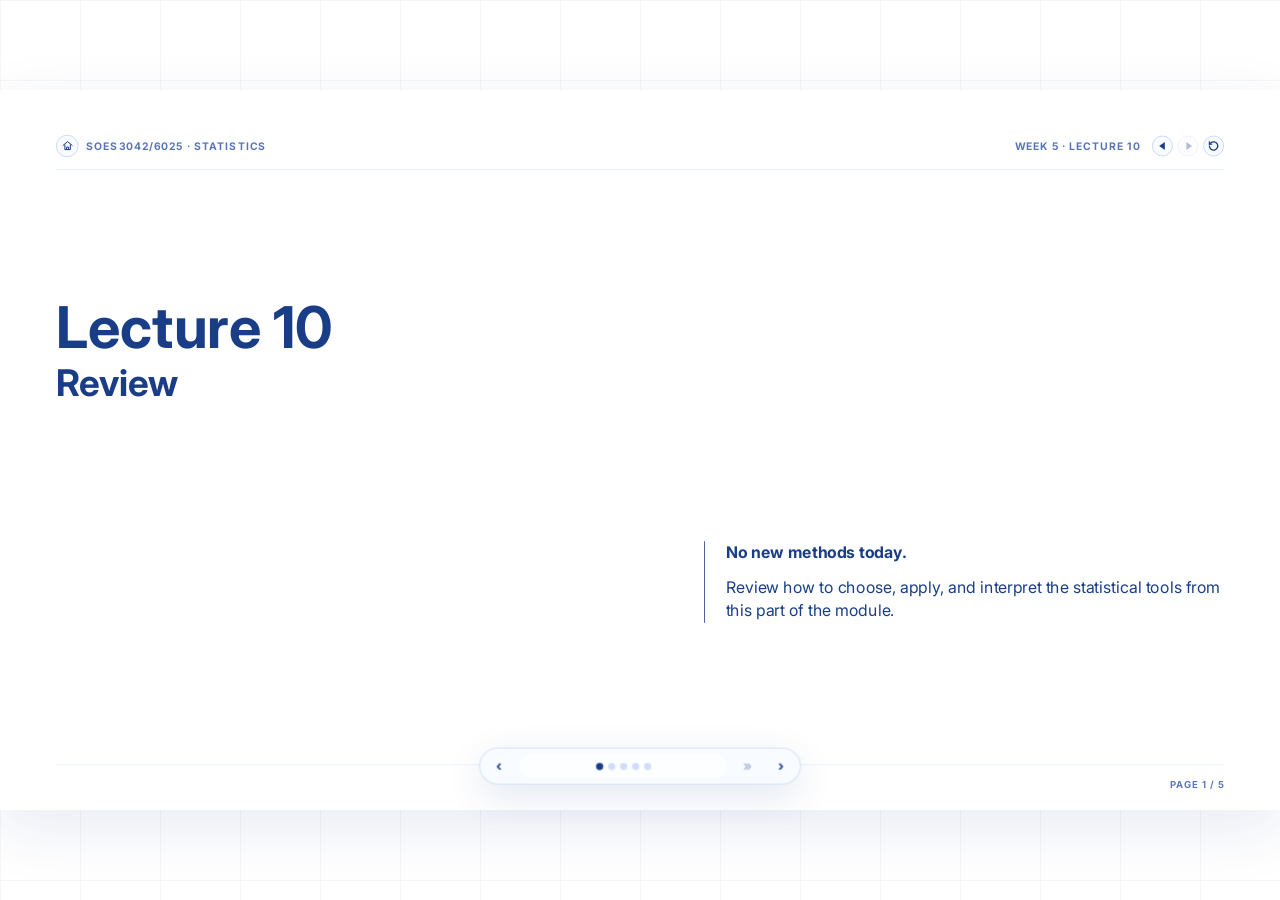
==== lectures/week3-l10.html @ 0ecf8fa0 "first commit" ====
<!doctype html>
<html lang="en">
  <head>
    <meta charset="UTF-8">
    <meta name="viewport" content="width=device-width, initial-scale=1.0">
    <title>L10 Review</title>
    <link rel="preconnect" href="https://fonts.googleapis.com">
    <link rel="preconnect" href="https://fonts.gstatic.com" crossorigin>
    <link href="https://fonts.googleapis.com/css2?family=Inter:wght@400;520;650;720;820&display=swap" rel="stylesheet">
    <link href="https://fonts.cdnfonts.com/css/intel-one-mono" rel="stylesheet">
    <link rel="stylesheet" href="../assets/css/course.css">
    <style>
      .title-lockup {
        width: 1400px;
      }

      .title-lockup h2 {
        font-size: 46px;
        white-space: nowrap;
      }

      /* Lecture 10 page 2 handles: move/resize each large block here. */
      .review-single-dataset-page {
        --review-map-x: 0px;
        --review-map-y: -8px;
        --review-map-width: 1440px;
        --review-map-height: 650px;
        --review-flow-x: 52px;
        --review-flow-y: 68px;
        --review-flow-width: 252px;
        --review-flow-gap: 7px;
        --review-flow-arrow-height: 24px;
        --review-arrow-line-width: 4px;
        --review-arrow-head-side: 8px;
        --review-arrow-head-height: 13px;
        --review-arrow-head-offset: -10px;
        --review-pdf-x: 395px;
        --review-pdf-y: 20px;
        --review-pdf-width: 250px;
        --review-normal-x: 410px;
        --review-normal-y: 240px;
        --review-normal-width: 250px;
        --review-lecture-label-x: 1160px;
        --review-lecture-label-y: 44px;
        --review-clt-text-x: 710px;
        --review-clt-text-y: 105px;
        --review-clt-text-width: 790px;
        --review-clt-charts-x: 670px;
        --review-clt-charts-y: 210px;
        --review-clt-charts-width: 760px;
        --review-ks-x: 390px;
        --review-ks-y: 430px;
        --review-ks-width: 270px;
        --review-ks-height: 200px;
        --review-table-x: 710px;
        --review-table-y: 490px;
        --review-table-width: 700px;
      }

      .review-single-dataset {
        position: relative;
        width: var(--review-map-width);
        height: var(--review-map-height);
        transform: translate(var(--review-map-x), var(--review-map-y));
      }

      .review-flow {
        position: absolute;
        left: var(--review-flow-x);
        top: var(--review-flow-y);
        width: var(--review-flow-width);
        display: grid;
        justify-items: center;
        gap: var(--review-flow-gap);
      }

      .review-flow-box {
        width: 340px;
        min-height: 56px;
        display: grid;
        place-items: center;
        padding: 8px 12px;
        background: #2b64b3;
        color: #ffffff;
        font-size: 20px;
        font-weight: 820;
        line-height: 1.12;
        text-align: center;
      }

      .review-flow-box.warning {
        background: #ef2b18;
      }

      .review-flow-box.test {
        min-height: 48px;
        background: #e75480;
        font-size: 20px;
      }

      .review-flow-question {
        margin: -2px 0 0;
        color: #2b64b3;
        font-size: 34px;
        font-weight: 520;
      }

      .review-flow-arrow {
        width: 0;
        height: var(--review-flow-arrow-height);
        border-left: var(--review-arrow-line-width) solid #2b64b3;
        position: relative;
      }

      .review-flow-arrow::after {
        content: "";
        position: absolute;
        left: var(--review-arrow-head-offset);
        bottom: -2px;
        width: 0;
        height: 0;
        border-left: var(--review-arrow-head-side) solid transparent;
        border-right: var(--review-arrow-head-side) solid transparent;
        border-top: var(--review-arrow-head-height) solid #2b64b3;
      }

      .review-reveal {
        opacity: 0;
        transform: translateY(8px);
        transition: opacity 260ms ease, transform 260ms ease;
        pointer-events: none;
      }

      .review-single-dataset-page .review-step-1,
      .review-single-dataset-page[data-step="1"] .review-step-2,
      .review-single-dataset-page[data-step="2"] .review-step-2,
      .review-single-dataset-page[data-step="3"] .review-step-2,
      .review-single-dataset-page[data-step="4"] .review-step-2,
      .review-single-dataset-page[data-step="5"] .review-step-2,
      .review-single-dataset-page[data-step="2"] .review-step-3,
      .review-single-dataset-page[data-step="3"] .review-step-3,
      .review-single-dataset-page[data-step="4"] .review-step-3,
      .review-single-dataset-page[data-step="5"] .review-step-3,
      .review-single-dataset-page[data-step="3"] .review-step-4,
      .review-single-dataset-page[data-step="4"] .review-step-4,
      .review-single-dataset-page[data-step="5"] .review-step-4,
      .review-single-dataset-page[data-step="4"] .review-step-5,
      .review-single-dataset-page[data-step="5"] .review-step-5,
      .review-single-dataset-page[data-step="4"] .review-step-6,
      .review-single-dataset-page[data-step="5"] .review-step-6 {
        opacity: 1;
        transform: translateY(0);
        pointer-events: auto;
      }

      .review-single-dataset-page .review-flow-arrow.review-step-2,
      .review-single-dataset-page .review-flow-arrow.review-step-3,
      .review-single-dataset-page .review-flow-arrow.review-step-4,
      .review-single-dataset-page .review-flow-arrow.review-step-5,
      .review-single-dataset-page .review-flow-arrow.review-step-6 {
        transform: translateY(8px);
      }

      .review-single-dataset-page[data-step="1"] .review-flow-arrow.review-step-2,
      .review-single-dataset-page[data-step="2"] .review-flow-arrow.review-step-2,
      .review-single-dataset-page[data-step="3"] .review-flow-arrow.review-step-2,
      .review-single-dataset-page[data-step="4"] .review-flow-arrow.review-step-2,
      .review-single-dataset-page[data-step="5"] .review-flow-arrow.review-step-2,
      .review-single-dataset-page[data-step="2"] .review-flow-arrow.review-step-3,
      .review-single-dataset-page[data-step="3"] .review-flow-arrow.review-step-3,
      .review-single-dataset-page[data-step="4"] .review-flow-arrow.review-step-3,
      .review-single-dataset-page[data-step="5"] .review-flow-arrow.review-step-3,
      .review-single-dataset-page[data-step="3"] .review-flow-arrow.review-step-4,
      .review-single-dataset-page[data-step="4"] .review-flow-arrow.review-step-4,
      .review-single-dataset-page[data-step="5"] .review-flow-arrow.review-step-4,
      .review-single-dataset-page[data-step="4"] .review-flow-arrow.review-step-5,
      .review-single-dataset-page[data-step="5"] .review-flow-arrow.review-step-5,
      .review-single-dataset-page[data-step="4"] .review-flow-arrow.review-step-6,
      .review-single-dataset-page[data-step="5"] .review-flow-arrow.review-step-6 {
        transform: translateY(0);
      }

      .review-link-block {
        color: inherit;
        cursor: pointer;
        text-decoration: none;
      }

      .review-link-block:hover {
        filter: drop-shadow(0 0 0.45rem rgba(25, 62, 135, 0.18));
      }

      .review-flow-box.review-link-block,
      .review-flow-box.review-link-block:visited,
      .review-flow-box.review-link-block:hover,
      .review-flow-box.review-link-block:active,
      .review-flow-box a,
      .review-flow-box a:visited,
      .review-flow-box a:hover,
      .review-flow-box a:active {
        color: #ffffff;
        text-decoration: underline;
        text-decoration-thickness: 2px;
        text-underline-offset: 4px;
      }

      .review-map-label {
        position: absolute;
        left: var(--review-lecture-label-x);
        top: var(--review-lecture-label-y);
        font-size: 25px;
        font-weight: 820;
      }

      .review-mini-chart {
        position: absolute;
        background: #ffffff;
      }

      .review-mini-chart svg {
        display: block;
        width: 100%;
        height: auto;
      }

      .review-pdf-chart {
        left: var(--review-pdf-x);
        top: var(--review-pdf-y);
        width: var(--review-pdf-width);
      }

      .review-normal-chart {
        left: var(--review-normal-x);
        top: var(--review-normal-y);
        width: var(--review-normal-width);
      }

      .review-normal-caption {
        margin: 0px 0 0;
        font-size: 18px;
        font-weight: 600;
        line-height: 1.25;
        text-align: center;
        transform: translateY(-15px);
      }

      .review-clt-text {
        position: absolute;
        left: var(--review-clt-text-x);
        top: var(--review-clt-text-y);
        width: var(--review-clt-text-width);
        font-size: 21px;
        font-weight: 520;
        line-height: 1.25;
      }

      .review-clt-text strong {
        font-weight: 820;
      }

      .review-clt-text .hot {
        color: #ef2b18;
        font-weight: 820;
      }

      .review-clt-charts {
        position: absolute;
        left: var(--review-clt-charts-x);
        top: var(--review-clt-charts-y);
        width: var(--review-clt-charts-width);
        display: grid;
        grid-template-columns: repeat(3, 1fr);
        gap: 14px;
      }

      .review-clt-charts svg {
        width: 100%;
        height: auto;
      }

      .review-ks-chart {
        left: var(--review-ks-x);
        top: var(--review-ks-y);
        width: var(--review-ks-width);
        height: var(--review-ks-height);
      }

      .review-ks-chart svg {
        width: 100%;
        height: 100%;
      }

      .review-test-workflow {
        position: absolute;
        left: var(--review-table-x);
        top: var(--review-table-y);
        width: var(--review-table-width);
        display: grid;
        grid-template-columns: repeat(5, minmax(92px, 1fr));
        gap: 20px 18px;
        align-items: center;
        color: var(--site-blue-dark);
      }

      .review-test-workflow-step {
        position: relative;
        min-height: 54px;
        display: grid;
        place-items: center;
        padding: 8px 10px;
        border: 2px solid rgba(25, 62, 135, 0.28);
        border-radius: 8px;
        background: #eef5ff;
        font-size: 15px;
        font-weight: 820;
        line-height: 1.16;
        text-align: center;
      }

      .review-test-workflow-step:not(:last-child)::after {
        content: "";
        position: absolute;
        top: 50%;
        right: -18px;
        width: 18px;
        height: 3px;
        background: var(--site-blue-dark);
        transform: translateY(-50%);
      }

      .review-test-workflow-step:not(:last-child)::before {
        content: "";
        position: absolute;
        top: 50%;
        right: -24px;
        width: 0;
        height: 0;
        border-top: 7px solid transparent;
        border-bottom: 7px solid transparent;
        border-left: 10px solid var(--site-blue-dark);
        transform: translateY(-50%);
        z-index: 1;
      }

      .review-test-workflow-step.threshold {
        background: #fff4de;
        border-color: rgba(242, 142, 43, 0.45);
      }

      .review-test-workflow-step.decision {
        background: #ffeaf2;
        border-color: rgba(231, 84, 128, 0.45);
      }

      .review-test-workflow.two-row {
        grid-template-columns: repeat(3, minmax(92px, 1fr));
      }

      .review-chart-axis,
      .review-chart-grid {
        stroke: #aab3c5;
        stroke-width: 1;
      }

      .review-chart-axis {
        stroke: #3b4b6c;
        stroke-width: 1.3;
      }

      .review-chart-text {
        font-family: var(--font-body);
        font-size: 12px;
        font-weight: 620;
      }

      .review-chart-title {
        font-family: var(--font-body);
        font-size: 15px;
        font-weight: 820;
      }

      .review-chart-bar {
        fill: #4f79e6;
        opacity: 0.82;
      }

      .review-chart-pdf-bar {
        fill: #ef2b18;
      }

      .review-chart-line {
        fill: none;
        stroke: #4f79e6;
        stroke-width: 2.2;
      }

      .review-clt-normal-line {
        fill: none;
        stroke: #193e87;
        stroke-width: 3.2;
      }

      .review-chart-cutoff {
        stroke: #ef2b18;
        stroke-width: 2.2;
      }

      .review-chart-observed {
        stroke: #4f79e6;
        stroke-width: 2.2;
      }

      /* Lecture 10 page 3 handles: move/resize each large block here. */
      .review-correlation-page {
        --corr-map-x: 0px;
        --corr-map-y: -8px;
        --corr-map-width: 1440px;
        --corr-map-height: 650px;
        --corr-section-label-x: 32px;
        --corr-prepare-y: 142px;
        --corr-analysis-y: 315px;
        --corr-significance-y: 488px;
        --corr-divider-x: 42px;
        --corr-divider-width: 980px;
        --corr-analysis-divider-y: 285px;
        --corr-significance-divider-y: 375px;
        --corr-flow-x: 180px;
        --corr-flow-y: 42px;
        --corr-flow-width: 255px;
        --corr-flow-box-width: 380px;
        /* Increase this to loosen the left workflow vertically; decrease it to compress. */
        --corr-flow-looseness: 1.91;
        --corr-flow-gap-base: 4px;
        --corr-flow-gap: calc(var(--corr-flow-gap-base) * var(--corr-flow-looseness));
        --corr-flow-box-height: 44px;
        --corr-arrow-height-base: 15px;
        --corr-arrow-height: calc(var(--corr-arrow-height-base) * var(--corr-flow-looseness));
        --corr-arrow-line-width: 4px;
        --corr-arrow-head-side: 8px;
        --corr-arrow-head-height: 13px;
        --corr-arrow-head-offset: -10px;
        --corr-no-linear-x: 580px;
        --corr-no-linear-y: 223px;
        --corr-yes-linear-x: 310px;
        --corr-yes-linear-y: 270px;
        --corr-linear-arrow-x: 560px;
        --corr-linear-arrow-y: 251px;
        --corr-linear-arrow-width: 60px;
        --corr-no-gaussian-x: 580px;
        --corr-no-gaussian-y: 475px;
        --corr-yes-gaussian-x: 310px;
        --corr-yes-gaussian-y: 533px;
        --corr-gaussian-arrow-x: 560px;
        --corr-gaussian-arrow-y: 502px;
        --corr-gaussian-arrow-width: 78px;
        --corr-horizontal-arrow-line-width: 4px;
        --corr-horizontal-arrow-head-side: 8px;
        --corr-horizontal-arrow-head-width: 13px;
        --corr-horizontal-arrow-head-offset: -10px;
        --corr-nonlinear-x: 550px;
        --corr-nonlinear-y: -25px;
        --corr-nonlinear-width: 700px;
        --corr-nonlinear-gap: 50px;
        --corr-nonlinear-second-chart-x: -150px;
        --corr-nonlinear-columns: 2;
        --corr-nonlinear-chart-aspect: 1.19;
        --corr-other-x: 630px;
        --corr-other-y: 242px;
        --corr-other-width: 820px;
        --corr-code-x: 620px;
        --corr-code-y: 304px;
        --corr-code-width: 430px;
        --corr-bootstrap-button-x: 640px;
        --corr-bootstrap-button-y: 482px;
        --corr-bootstrap-button-width: 200px;
        --corr-bootstrap-x: 870px;
        --corr-bootstrap-y: 400px;
        --corr-bootstrap-width: 320px;
        --corr-lecture-label-x: 1160px;
        --corr-lecture-label-y: 44px;
      }

      .review-correlation-map {
        position: relative;
        width: var(--corr-map-width);
        height: var(--corr-map-height);
        transform: translate(var(--corr-map-x), var(--corr-map-y));
      }

      .corr-section-label {
        position: absolute;
        left: var(--corr-section-label-x);
        font-size: 19px;
        font-weight: 820;
      }

      .corr-section-label.prepare {
        top: var(--corr-prepare-y);
      }

      .corr-section-label.analysis {
        top: var(--corr-analysis-y);
      }

      .corr-section-label.significance {
        top: var(--corr-significance-y);
      }

      .corr-divider {
        position: absolute;
        left: var(--corr-divider-x);
        width: var(--corr-divider-width);
        border-top: 4px dashed rgba(0, 0, 0, 0.18);
      }

      .corr-divider.analysis {
        top: var(--corr-analysis-divider-y);
      }

      .corr-divider.significance {
        top: var(--corr-significance-divider-y);
      }

      .corr-flow {
        position: absolute;
        left: var(--corr-flow-x);
        top: var(--corr-flow-y);
        width: var(--corr-flow-width);
        display: grid;
        justify-items: center;
        gap: var(--corr-flow-gap);
      }

      .corr-flow-box {
        width: var(--corr-flow-box-width);
        min-height: var(--corr-flow-box-height);
        display: grid;
        place-items: center;
        padding: 7px 10px;
        background: #2c57ad;
        color: #ffffff;
        font-size: 20px;
        font-weight: 820;
        line-height: 1.14;
        text-align: center;
      }

      .corr-flow-box.question,
      .corr-flow-box.gaussian {
        background: #ef2b18;
      }

      .corr-flow-box.pearson,
      .corr-flow-box.ks {
        background: #e75480;
      }

      .corr-flow-box.bootstrap {
        width: var(--corr-bootstrap-button-width);
        min-height: 42px;
        background: #2ba69a;
        font-size: 20px;
      }

      .corr-bootstrap-button {
        position: absolute;
        left: var(--corr-bootstrap-button-x);
        top: var(--corr-bootstrap-button-y);
      }

      .corr-flow-box.pvalue {
        width: var(--corr-pvalue-width);
        min-height: 68px;
        background: #ffffff;
        border: 3px solid #e75480;
        color: #e75480;
        font-family: var(--font-mono);
        font-size: 20px;
      }

      .corr-arrow {
        width: 0;
        height: var(--corr-arrow-height);
        border-left: var(--corr-arrow-line-width) solid;
        position: relative;
      }

      .corr-arrow::after {
        content: "";
        position: absolute;
        left: var(--corr-arrow-head-offset);
        bottom: -2px;
        width: 0;
        height: 0;
        border-left: var(--corr-arrow-head-side) solid transparent;
        border-right: var(--corr-arrow-head-side) solid transparent;
        border-top: var(--corr-arrow-head-height) solid;
      }

      .corr-branch {
        position: absolute;
        font-size: 20px;
        font-weight: 620;
      }

      .corr-branch.no-linear {
        left: var(--corr-no-linear-x);
        top: var(--corr-no-linear-y);
      }

      .corr-branch.yes-linear {
        left: var(--corr-yes-linear-x);
        top: var(--corr-yes-linear-y);
      }

      .corr-branch.no-gaussian {
        left: var(--corr-no-gaussian-x);
        top: var(--corr-no-gaussian-y);
      }

      .corr-branch.yes-gaussian {
        left: var(--corr-yes-gaussian-x);
        top: var(--corr-yes-gaussian-y);
      }

      .corr-horizontal-arrow {
        position: absolute;
        height: 0;
        border-top: var(--corr-horizontal-arrow-line-width) solid;
      }

      .corr-horizontal-arrow::after {
        content: "";
        position: absolute;
        right: -2px;
        top: var(--corr-horizontal-arrow-head-offset);
        width: 0;
        height: 0;
        border-top: var(--corr-horizontal-arrow-head-side) solid transparent;
        border-bottom: var(--corr-horizontal-arrow-head-side) solid transparent;
        border-left: var(--corr-horizontal-arrow-head-width) solid;
      }

      .corr-horizontal-arrow.linear-no {
        left: var(--corr-linear-arrow-x);
        top: var(--corr-linear-arrow-y);
        width: var(--corr-linear-arrow-width);
      }

      .corr-horizontal-arrow.gaussian-no {
        left: var(--corr-gaussian-arrow-x);
        top: var(--corr-gaussian-arrow-y);
        width: var(--corr-gaussian-arrow-width);
      }

      .corr-nonlinear-gallery {
        position: absolute;
        left: var(--corr-nonlinear-x);
        top: var(--corr-nonlinear-y);
        width: var(--corr-nonlinear-width);
        display: grid;
        grid-template-columns: repeat(var(--corr-nonlinear-columns), minmax(0, 1fr));
        gap: var(--corr-nonlinear-gap);
      }

      .corr-nonlinear-gallery svg {
        display: block;
        width: 100%;
        height: auto;
        aspect-ratio: var(--corr-nonlinear-chart-aspect);
      }

      .corr-nonlinear-gallery svg:nth-child(2) {
        transform: translateX(var(--corr-nonlinear-second-chart-x));
      }

      .corr-bootstrap-plot svg {
        display: block;
        width: 100%;
        height: auto;
      }

      .corr-other-methods {
        position: absolute;
        left: var(--corr-other-x);
        top: var(--corr-other-y);
        width: var(--corr-other-width);
        font-size: 19px;
        line-height: 1.28;
      }

      .corr-pearson-code {
        position: absolute;
        left: var(--corr-code-x);
        top: var(--corr-code-y);
        width: var(--corr-code-width);
        display: grid;
        place-items: center;
        min-height: 48px;
        border: 4px solid;
        background: #ffffff;
        color: #e75480;
        font-family: var(--font-mono);
        font-size: 20px;
        font-weight: 820;
        text-align: center;
      }

      .corr-bootstrap-plot {
        position: absolute;
        left: var(--corr-bootstrap-x);
        top: var(--corr-bootstrap-y);
        width: var(--corr-bootstrap-width);
      }

      .corr-lecture-label {
        position: absolute;
        left: var(--corr-lecture-label-x);
        top: var(--corr-lecture-label-y);
        font-size: 25px;
        font-weight: 820;
      }

      .corr-reveal {
        opacity: 0;
        transform: translateY(8px);
        transition: opacity 260ms ease, transform 260ms ease;
        pointer-events: none;
      }

      .review-correlation-page .corr-step-1,
      .review-correlation-page[data-step="1"] .corr-step-2,
      .review-correlation-page[data-step="2"] .corr-step-2,
      .review-correlation-page[data-step="3"] .corr-step-2,
      .review-correlation-page[data-step="4"] .corr-step-2,
      .review-correlation-page[data-step="5"] .corr-step-2,
      .review-correlation-page[data-step="2"] .corr-step-3,
      .review-correlation-page[data-step="3"] .corr-step-3,
      .review-correlation-page[data-step="4"] .corr-step-3,
      .review-correlation-page[data-step="5"] .corr-step-3,
      .review-correlation-page[data-step="3"] .corr-step-4,
      .review-correlation-page[data-step="4"] .corr-step-4,
      .review-correlation-page[data-step="5"] .corr-step-4,
      .review-correlation-page[data-step="4"] .corr-step-5,
      .review-correlation-page[data-step="5"] .corr-step-5,
      .review-correlation-page[data-step="5"] .corr-step-6 {
        opacity: 1;
        transform: translateY(0);
        pointer-events: auto;
      }

      .corr-link-block {
        color: inherit;
        cursor: pointer;
        text-decoration: none;
      }

      .corr-flow-box.corr-link-block:not(.pvalue),
      .corr-flow-box.corr-link-block:not(.pvalue):visited,
      .corr-flow-box.corr-link-block:not(.pvalue):hover,
      .corr-flow-box.corr-link-block:not(.pvalue):active {
        color: #ffffff;
        text-decoration: underline;
        text-decoration-thickness: 2px;
        text-underline-offset: 4px;
      }

      .corr-flow-box.pvalue.corr-link-block {
        text-decoration: underline;
        text-decoration-thickness: 2px;
        text-underline-offset: 4px;
      }

      .corr-link-block:hover {
        filter: drop-shadow(0 0 0.45rem rgba(25, 62, 135, 0.18));
      }

      /* Lecture 10 page 4 handles: move/resize each large block here. */
      .review-regression-page {
        --reg-map-x: 0px;
        --reg-map-y: -8px;
        --reg-map-width: 1440px;
        --reg-map-height: 650px;
        --reg-section-label-x: 34px;
        --reg-prepare-y: 68px;
        --reg-analysis-y: 245px;
        --reg-significance-y: 448px;
        --reg-divider-x: 36px;
        --reg-divider-width: 900px;
        --reg-analysis-divider-y: 135px;
        --reg-significance-divider-y: 366px;
        --reg-top-flow-x: 150px;
        --reg-top-flow-y: 45px;
        --reg-top-flow-gap: 54px;
        --reg-top-box-width: 200px;
        --reg-prepare-red-box-width: 350px;
        --reg-significance-red-box-width: 220px;
        --reg-arrow-color: var(--site-blue-dark);
        --reg-arrow-line-width: 4px;
        --reg-arrow-top-1-x: 346px;
        --reg-arrow-top-1-y: 76px;
        --reg-arrow-top-1-length: 45px;
        --reg-arrow-top-2-x: 600px;
        --reg-arrow-top-2-y: 76px;
        --reg-arrow-top-2-length: 45px;
        --reg-arrow-down-analysis-x: 780px;
        --reg-arrow-down-analysis-y: 55px;
        --reg-arrow-down-analysis-length: 90px;
        --reg-arrow-to-bic-x: 875px;
        --reg-arrow-to-bic-y: 178px;
        --reg-arrow-to-bic-length: 245px;
        --reg-arrow-step-1-to-2-x: 780px;
        --reg-arrow-step-1-to-2-y: 190px;
        --reg-arrow-step-1-to-2-length: 34px;
        --reg-arrow-step-2-to-3-x: 780px;
        --reg-arrow-step-2-to-3-y: 256px;
        --reg-arrow-step-2-to-3-length: 48px;
        --reg-arrow-to-gaussian-x: 780px;
        --reg-arrow-to-gaussian-y: 320px;
        --reg-arrow-to-gaussian-bend-y: 380px;
        --reg-arrow-to-gaussian-end-x: 370px;
        --reg-arrow-to-gaussian-end-y: 393px;
        --reg-arrow-to-pivot-x: 780px;
        --reg-arrow-to-pivot-y: 380px;
        --reg-arrow-to-pivot-bend-y: 380px;
        --reg-arrow-to-pivot-end-x: 1065px;
        --reg-arrow-to-pivot-end-y: 393px;
        --reg-arrow-gaussian-to-summary-x: 456px;
        --reg-arrow-gaussian-to-summary-y: 430px;
        --reg-arrow-gaussian-to-summary-length: 102px;
        --reg-arrow-pivot-to-summary-x: 988px;
        --reg-arrow-pivot-to-summary-y: 430px;
        --reg-arrow-pivot-to-summary-length: -115px;
        --reg-arrow-bootstrap-left-x: 370px;
        --reg-arrow-bootstrap-left-y: 455;
        --reg-arrow-bootstrap-left-length: 93px;
        --reg-arrow-bootstrap-right-x: 1065px;
        --reg-arrow-bootstrap-right-y: 455px;
        --reg-arrow-bootstrap-right-length: 93px;
        --reg-top-yes-x: 1742px;
        --reg-top-yes-y: 54px;
        --reg-outlier-no-x: 735px;
        --reg-outlier-no-y: 108px;
        --reg-code-x: 250px;
        --reg-code-y: 190px;
        --reg-code-width: 320px;
        --reg-code-font-size: 20px;
        --reg-steps-x: 635px;
        --reg-steps-y: 160px;
        --reg-step-width: 250px;
        --reg-step-height: 36px;
        --reg-step-gap: 34px;
        --reg-bic-x: 1132px;
        --reg-bic-y: 158px;
        --reg-bic-width: 230px;
        --reg-bic-height: 36px;
        --reg-bic-chart-x: 1108px;
        --reg-bic-chart-y: 200px;
        --reg-bic-chart-width: 260px;
        --reg-significance-main-x: 570px;
        --reg-significance-main-y: 405px;
        --reg-significance-main-width: 290px;
        --reg-summary-x: 520px;
        --reg-summary-y: 470px;
        --reg-summary-width: 390px;
        --reg-summary-font-size: 5.9px;
        --reg-gaussian-x: 245px;
        --reg-gaussian-y: 405px;
        --reg-bootstrap-left-x: 250px;
        --reg-bootstrap-left-y: 560px;
        --reg-pivot-x: 935px;
        --reg-pivot-y: 405px;
        --reg-bootstrap-right-x: 950px;
        --reg-bootstrap-right-y: 560px;
        --reg-gaussian-yes-x: 510px;
        --reg-gaussian-yes-y: 403px;
        --reg-gaussian-no-x: 330px;
        --reg-gaussian-no-y: 495px;
        --reg-pivot-no-x: 890px;
        --reg-pivot-no-y: 403px;
        --reg-pivot-yes-x: 1015px;
        --reg-pivot-yes-y: 495px;
        --reg-final-bic-x: 760px;
        --reg-final-bic-y: 560px;
        --reg-final-bic-width: 150px;
        --reg-final-bic-height: 50px;
        --reg-lecture-label-x: 1160px;
        --reg-lecture-label-y: 44px;
      }

      .review-regression-map {
        position: relative;
        width: var(--reg-map-width);
        height: var(--reg-map-height);
        transform: translate(var(--reg-map-x), var(--reg-map-y));
      }

      .reg-section-label {
        position: absolute;
        left: var(--reg-section-label-x);
        font-size: 19px;
        font-weight: 820;
      }

      .reg-section-label.prepare { top: var(--reg-prepare-y); }
      .reg-section-label.analysis { top: var(--reg-analysis-y); }
      .reg-section-label.significance { top: var(--reg-significance-y); }

      .reg-divider {
        position: absolute;
        left: var(--reg-divider-x);
        width: var(--reg-divider-width);
        border-top: 4px dashed rgba(0, 0, 0, 0.18);
      }

      .reg-divider.analysis { top: var(--reg-analysis-divider-y); }
      .reg-divider.significance { top: var(--reg-significance-divider-y); }

      .reg-flow-row {
        position: absolute;
        left: var(--reg-top-flow-x);
        top: var(--reg-top-flow-y);
        display: flex;
        align-items: center;
        gap: var(--reg-top-flow-gap);
      }

      .reg-box {
        display: grid;
        place-items: center;
        min-height: 50px;
        padding: 8px 12px;
        font-size: 20px;
        font-weight: 820;
        line-height: 1.12;
        text-align: center;
        text-decoration: none;
      }

      .reg-box.dark {
        width: var(--reg-top-box-width);
        background: #2265a0;
        color: #ffffff;
      }

      .reg-box.red {
        width: var(--reg-prepare-red-box-width);
        background: #ef2b18;
        color: #ffffff;
      }

      .reg-box.teal {
        background: #2ba69a;
        color: #ffffff;
      }

      .reg-box.outline {
        min-height: 34px;
        background: #ffffff;
        border: 3px solid;
        font-size: 20px;
      }

      .reg-box.outline.red-border { border-color: #ef2b18; }
      .reg-box.outline.blue-border { border-color: #2f9ef5; }
      .reg-box.outline.green-border { border-color: #16a51e; }

      .reg-analysis-code {
        position: absolute;
        left: var(--reg-code-x);
        top: var(--reg-code-y);
        width: var(--reg-code-width);
        padding: 10px 12px;
        border: 3px solid;
        background: #ffffff;
        font-family: var(--font-mono);
        font-size: var(--reg-code-font-size);
        line-height: 1.18;
      }

      .reg-analysis-code .code-green { color: #149b25; font-weight: 820; }
      .reg-analysis-code .code-blue { color: #168ad8; }

      .reg-step-stack {
        position: absolute;
        left: var(--reg-steps-x);
        top: var(--reg-steps-y);
        display: grid;
        gap: var(--reg-step-gap);
      }

      .reg-step-row {
        display: flex;
        align-items: center;
        gap: 12px;
      }

      .reg-step-number {
        width: 24px;
        font-size: 30px;
        font-weight: 820;
        line-height: 1;
        text-align: center;
      }

      .reg-step-number.one { color: #ef2b18; }
      .reg-step-number.two { color: #2f9ef5; }
      .reg-step-number.three { color: #16a51e; }

      .reg-step-row .reg-box {
        width: var(--reg-step-width);
        min-height: var(--reg-step-height);
      }

      .reg-bic-button {
        position: absolute;
        left: var(--reg-bic-x);
        top: var(--reg-bic-y);
        width: var(--reg-bic-width);
        min-height: var(--reg-bic-height);
      }

      .reg-bic-chart {
        position: absolute;
        left: var(--reg-bic-chart-x);
        top: var(--reg-bic-chart-y);
        width: var(--reg-bic-chart-width);
        background: #ffffff;
      }

      .reg-bic-chart svg {
        display: block;
        width: 100%;
        height: auto;
      }

      .reg-bic-chart:hover {
        filter: none;
      }

      .reg-significance-main {
        position: absolute;
        left: var(--reg-significance-main-x);
        top: var(--reg-significance-main-y);
        width: var(--reg-significance-main-width);
        border-color: #e75480;
        color: #e75480;
        font-size: 20px;
      }

      .reg-significance-main:visited,
      .reg-significance-main:hover,
      .reg-significance-main:active {
        color: #e75480;
      }

      .reg-summary-preview {
        position: absolute;
        left: var(--reg-summary-x);
        top: var(--reg-summary-y);
        width: var(--reg-summary-width);
        padding: 0px 0px;
        background: #ffffff;
      }

      .reg-summary-output {
        margin: 0;
        color: #111111;
        font-family: var(--font-mono);
        font-size: var(--reg-summary-font-size);
        font-weight: 520;
        line-height: 1.08;
        white-space: pre;
      }

      .reg-box.reg-gaussian-box {
        position: absolute;
        left: var(--reg-gaussian-x);
        top: var(--reg-gaussian-y);
        width: var(--reg-significance-red-box-width);
      }

      .reg-box.reg-pivot-box {
        position: absolute;
        left: var(--reg-pivot-x);
        top: var(--reg-pivot-y);
        width: var(--reg-significance-red-box-width);
      }

      .reg-bootstrap-left,
      .reg-bootstrap-right {
        position: absolute;
        width: 200px;
        min-height: 38px;
      }

      .reg-bootstrap-left {
        left: var(--reg-bootstrap-left-x);
        top: var(--reg-bootstrap-left-y);
      }

      .reg-bootstrap-right {
        left: var(--reg-bootstrap-right-x);
        top: var(--reg-bootstrap-right-y);
      }

      .reg-final-bic-button {
        position: absolute;
        left: var(--reg-final-bic-x);
        top: var(--reg-final-bic-y);
        width: var(--reg-final-bic-width);
        min-height: var(--reg-final-bic-height);
      }

      .reg-branch-label {
        position: absolute;
        font-size: 18px;
        font-weight: 520;
      }

      .reg-branch-label.top-yes { left: var(--reg-top-yes-x); top: var(--reg-top-yes-y); }
      .reg-branch-label.outlier-no { left: var(--reg-outlier-no-x); top: var(--reg-outlier-no-y); }
      .reg-branch-label.gaussian-yes { left: var(--reg-gaussian-yes-x); top: var(--reg-gaussian-yes-y); }
      .reg-branch-label.gaussian-no { left: var(--reg-gaussian-no-x); top: var(--reg-gaussian-no-y); }
      .reg-branch-label.pivot-no { left: var(--reg-pivot-no-x); top: var(--reg-pivot-no-y); }
      .reg-branch-label.pivot-yes { left: var(--reg-pivot-yes-x); top: var(--reg-pivot-yes-y); }

      .reg-lecture-label {
        position: absolute;
        left: var(--reg-lecture-label-x);
        top: var(--reg-lecture-label-y);
        font-size: 25px;
        font-weight: 820;
      }

      .reg-arrow-layer {
        position: absolute;
        inset: 0;
        width: 100%;
        height: 100%;
        color: var(--reg-arrow-color);
        overflow: visible;
        pointer-events: none;
      }

      .reg-arrow-layer path,
      .reg-arrow-layer line,
      .reg-arrow-layer polyline {
        fill: none;
        stroke: currentColor;
        stroke-width: var(--reg-arrow-line-width);
        stroke-linecap: square;
        stroke-linejoin: miter;
      }

      .reg-arrow-layer marker path {
        fill: currentColor;
        stroke: none;
      }

      .reg-reveal {
        opacity: 0;
        transform: translateY(8px);
        transition: opacity 260ms ease, transform 260ms ease;
        pointer-events: none;
      }

      .review-regression-page .reg-step-1,
      .review-regression-page .reg-arrow-layer .reg-step-1,
      .review-regression-page[data-step="1"] .reg-step-3,
      .review-regression-page[data-step="2"] .reg-step-3,
      .review-regression-page[data-step="3"] .reg-step-3,
      .review-regression-page[data-step="4"] .reg-step-3,
      .review-regression-page[data-step="1"] .reg-arrow-layer .reg-step-3,
      .review-regression-page[data-step="2"] .reg-arrow-layer .reg-step-3,
      .review-regression-page[data-step="3"] .reg-arrow-layer .reg-step-3,
      .review-regression-page[data-step="4"] .reg-arrow-layer .reg-step-3,
      .review-regression-page[data-step="2"] .reg-step-4,
      .review-regression-page[data-step="3"] .reg-step-4,
      .review-regression-page[data-step="4"] .reg-step-4,
      .review-regression-page[data-step="2"] .reg-arrow-layer .reg-step-4,
      .review-regression-page[data-step="3"] .reg-arrow-layer .reg-step-4,
      .review-regression-page[data-step="4"] .reg-arrow-layer .reg-step-4,
      .review-regression-page[data-step="3"] .reg-step-5,
      .review-regression-page[data-step="4"] .reg-step-5,
      .review-regression-page[data-step="4"] .reg-step-6 {
        opacity: 1;
        transform: translateY(0);
        pointer-events: auto;
      }

      .reg-link-block {
        color: inherit;
        cursor: pointer;
        text-decoration: none;
      }

      .reg-link-block:hover {
        filter: drop-shadow(0 0 0.45rem rgba(25, 62, 135, 0.18));
      }

      /* Lecture 10 final page handles: PCA/EOF problem 2 workflow. */
      .review-pca-page {
        --pca-map-x: 0px;
        --pca-map-y: -8px;
        --pca-map-width: 1440px;
        --pca-map-height: 650px;
        --pca-section-label-x: 18px;
        --pca-prepare-y: 170px;
        --pca-analysis-y: 402px;
        --pca-post-y: 535px;
        --pca-divider-x: 24px;
        --pca-divider-width: 1420px;
        --pca-analysis-divider-y: 365px;
        --pca-post-divider-y: 455px;
        --pca-flow-x: 200px;
        --pca-flow-y: 34px;
        --pca-flow-width: 340px;
        --pca-box-height: 44px;
        --pca-left-box-gap: 45px;
        --pca-left-box-step: calc(var(--pca-box-height) + var(--pca-left-box-gap));
        --pca-weight-y: calc(var(--pca-left-box-step) + var(--pca-left-box-step));
        --pca-weight-width: 340px;
        --pca-reshape-y: calc(var(--pca-left-box-step) + var(--pca-left-box-step) + var(--pca-left-box-step));
        --pca-svd-y: calc(var(--pca-left-box-step) + var(--pca-left-box-step) + var(--pca-left-box-step) + var(--pca-left-box-step));
        --pca-svd-width: 340px;
        --pca-code-x: 615px;
        --pca-code-y: calc(var(--pca-flow-y) + var(--pca-svd-y));
        --pca-code-width: 330px;
        --pca-notes-x: 1000px;
        --pca-notes-y: 380px;
        --pca-notes-width: 430px;
        --pca-globe-x: 585px;
        --pca-globe-y: 150px;
        --pca-globe-size: 170px;
        --pca-start-x: 200px;
        --pca-start-y: calc(var(--pca-flow-y) + var(--pca-left-box-step) + var(--pca-left-box-step) + var(--pca-left-box-step) + var(--pca-left-box-step) + var(--pca-left-box-step));
        --pca-start-width: 340px;
        --pca-standardise-x: 200px;
        --pca-standardise-y: calc(var(--pca-flow-y) + var(--pca-left-box-step) + var(--pca-left-box-step) + var(--pca-left-box-step) + var(--pca-left-box-step) + var(--pca-left-box-step) + var(--pca-left-box-step));
        --pca-standardise-width: 340px;
        --pca-regression-x: 620px;
        --pca-regression-y: var(--pca-standardise-y);
        --pca-regression-width: 400px;
        --pca-formula-x: 1080px;
        --pca-formula-y: 495px;
        --pca-formula-width: 250px;
        --pca-stop-x: 1090px;
        --pca-stop-y: 607px;
        --pca-stop-width: 460px;
        --pca-lecture-label-x: 1160px;
        --pca-lecture-label-y: 44px;
        --pca-arrow-color: var(--site-blue-dark);
        --pca-arrow-line-width: 4px;
      }

      .review-pca-map {
        position: relative;
        width: var(--pca-map-width);
        height: var(--pca-map-height);
        transform: translate(var(--pca-map-x), var(--pca-map-y));
      }

      .pca-review-section-label {
        position: absolute;
        left: var(--pca-section-label-x);
        font-size: 19px;
        font-weight: 820;
      }

      .pca-review-section-label.prepare { top: var(--pca-prepare-y); }
      .pca-review-section-label.analysis { top: var(--pca-analysis-y); }
      .pca-review-section-label.post { top: var(--pca-post-y); text-decoration: underline dotted #ef2b18 2px; }

      .pca-review-divider {
        position: absolute;
        left: var(--pca-divider-x);
        width: var(--pca-divider-width);
        border-top: 4px dashed rgba(0, 0, 0, 0.18);
      }

      .pca-review-divider.analysis { top: var(--pca-analysis-divider-y); }
      .pca-review-divider.post { top: var(--pca-post-divider-y); }

      .pca-flow {
        position: absolute;
        left: var(--pca-flow-x);
        top: var(--pca-flow-y);
        width: var(--pca-flow-width);
      }

      .pca-flow-box {
        position: absolute;
        left: 0;
        width: var(--pca-flow-width);
        height: var(--pca-box-height);
        box-sizing: border-box;
        display: grid;
        place-items: center;
        padding: 5px 10px;
        font-size: 20px;
        font-weight: 820;
        line-height: 1.12;
        text-align: center;
      }

      .pca-flow-box.dark {
        background: #2265a0;
        color: #ffffff;
      }

      .pca-flow-box.red {
        background: #ef2b18;
        color: #ffffff;
      }

      .pca-flow-box.purple {
        background: #b94ee9;
        color: #ffffff;
      }

      .pca-flow-box.unit { top: 0; }
      .pca-flow-box.remove { top: var(--pca-left-box-step); }
      .pca-flow-box.weight { top: var(--pca-weight-y); width: var(--pca-weight-width); }
      .pca-flow-box.reshape { top: var(--pca-reshape-y); }
      .pca-flow-box.svd { top: var(--pca-svd-y); width: var(--pca-svd-width); }

      .pca-branch-label {
        position: absolute;
        font-size: 20px;
        font-weight: 520;
      }

      .pca-branch-label.yes { left: 316px; top: 86px; }
      .pca-branch-label.no { left: 548px; top: 27px; }

      .pca-stop-label {
        position: absolute;
        left: 590px;
        top: 45px;
        font-size: 20px;
        font-weight: 820;
      }

      .pca-review-code {
        position: absolute;
        left: var(--pca-code-x);
        top: var(--pca-code-y);
        width: var(--pca-code-width);
        height: var(--pca-box-height);
        box-sizing: border-box;
        display: grid;
        place-items: center;
        border: 3px solid;
        background: #ffffff;
        font-family: var(--font-mono);
        font-size: 20px;
        font-weight: 820;
        text-decoration: none;
      }

      .pca-review-notes {
        position: absolute;
        left: var(--pca-notes-x);
        top: var(--pca-notes-y);
        width: var(--pca-notes-width);
        font-size: 21px;
        line-height: 1.42;
      }

      .pca-review-notes p {
        margin: 0 0 8px;
      }

      .pca-review-note-link {
        display: block;
        color: inherit;
        text-decoration: none;
      }

      .pca-review-notes .blue {
        color: #0b8ff0;
        font-weight: 820;
      }

      .pca-review-globe {
        position: absolute;
        left: var(--pca-globe-x);
        top: var(--pca-globe-y);
        width: var(--pca-globe-size);
        height: var(--pca-globe-size);
        display: block;
        color: inherit;
        text-decoration: none;
      }

      .pca-review-globe img {
        display: block;
        width: 100%;
        height: 100%;
        object-fit: contain;
      }

      .pca-post-start {
        position: absolute;
        left: var(--pca-start-x);
        top: var(--pca-start-y);
        width: var(--pca-start-width);
        height: var(--pca-box-height);
        box-sizing: border-box;
        display: grid;
        place-items: center;
        border: 3px solid;
        background: #ffffff;
        padding: 5px 10px;
        font-size: 20px;
        font-weight: 820;
        line-height: 1.12;
      }

      .pca-post-box {
        position: absolute;
        display: grid;
        place-items: center;
        height: var(--pca-box-height);
        box-sizing: border-box;
        padding: 5px 10px;
        background: #ef2b18;
        color: #ffffff;
        font-size: 20px;
        font-weight: 820;
        line-height: 1.12;
        text-align: center;
      }

      .pca-post-box.standardise {
        left: var(--pca-standardise-x);
        top: var(--pca-standardise-y);
        width: var(--pca-standardise-width);
      }

      .pca-post-box.regression {
        left: var(--pca-regression-x);
        top: var(--pca-regression-y);
        width: var(--pca-regression-width);
      }

      .pca-review-formula {
        position: absolute;
        left: var(--pca-formula-x);
        top: var(--pca-formula-y);
        width: var(--pca-formula-width);
        padding: 8px 10px;
        border: 2px solid;
        background: #ffffff;
        font-family: Georgia, "Times New Roman", serif;
        font-size: 24px;
        font-style: italic;
        line-height: 1.15;
        text-align: center;
      }

      .review-pca-page .pca-flow-box.reshape.reg-link-block,
      .review-pca-page .pca-flow-box.remove.reg-link-block,
      .review-pca-page .pca-flow-box.weight.reg-link-block,
      .review-pca-page .pca-review-note-link.reg-link-block,
      .review-pca-page .pca-post-box.reg-link-block {
        text-decoration: underline;
        text-decoration-thickness: 2px;
        text-underline-offset: 4px;
      }

      .pca-review-fraction-formula {
        display: inline-grid;
        grid-template-rows: auto auto;
        gap: 3px;
        vertical-align: middle;
      }

      .pca-review-fraction-formula span {
        padding: 0 8px;
      }

      .pca-review-fraction-formula .numerator {
        border-bottom: 2px solid;
      }

      .pca-review-stop {
        position: absolute;
        left: var(--pca-stop-x);
        top: var(--pca-stop-y);
        width: var(--pca-stop-width);
        font-size: 21px;
        line-height: 1.08;
      }

      .pca-review-lecture-label {
        position: absolute;
        left: var(--pca-lecture-label-x);
        top: var(--pca-lecture-label-y);
        font-size: 25px;
        font-weight: 820;
      }

      .pca-arrow-layer {
        position: absolute;
        inset: 0;
        width: 100%;
        height: 100%;
        color: var(--pca-arrow-color);
        overflow: visible;
        pointer-events: none;
      }

      .pca-arrow-layer path {
        fill: none;
        stroke: currentColor;
        stroke-width: var(--pca-arrow-line-width);
        stroke-linecap: butt;
        stroke-linejoin: miter;
      }

      .pca-arrow-layer marker path {
        fill: currentColor;
        stroke: none;
      }

      .review-pca-page .pca-step-analysis,
      .review-pca-page .pca-step-post {
        opacity: 0;
        visibility: hidden;
        pointer-events: none;
        transition: opacity 180ms ease;
      }

      .review-pca-page[data-step="1"] .pca-step-analysis,
      .review-pca-page[data-step="2"] .pca-step-analysis,
      .review-pca-page[data-step="2"] .pca-step-post {
        opacity: 1;
        visibility: visible;
        pointer-events: auto;
      }

      .review-pca-page .pca-arrow-layer .pca-step-analysis,
      .review-pca-page .pca-arrow-layer .pca-step-post {
        pointer-events: none;
      }
    </style>
  </head>
  <body class="deck-page">
    <template id="deckHeaderTemplate">
      <span class="slide-section">
        <a class="deck-home" href="../index.html" aria-label="Back to course home">
          <svg viewBox="0 0 24 24" aria-hidden="true">
            <path d="M3 11.5L12 4l9 7.5"></path>
            <path d="M6.5 10.5V20h11v-9.5"></path>
            <path d="M10 20v-5h4v5"></path>
          </svg>
        </a>
        <span>SOES3042/6025 · Statistics</span>
      </span>
      <span class="slide-lecture-nav">
        <span>Week 5 · Lecture 10</span>
        <span class="lecture-jump" aria-label="Lecture navigation">
          <a class="lecture-jump-link lecture-jump-prev" href="week3-l9.html" aria-label="Previous lecture" title="Previous lecture"></a>
          <span class="lecture-jump-disabled lecture-jump-next" aria-disabled="true" aria-label="No next lecture" title="No next lecture"></span>
          <a class="lecture-jump-link lecture-jump-home" href="week3-l10.html?slide=1" aria-label="Restart this lecture" title="Restart this lecture"></a>
        </span>
      </span>
    </template>

    <div class="deck-viewport">
      <main class="deck-stage" aria-live="polite">
        <section class="slide active">
          <header class="slide-kicker"></header>
          <div class="slide-body title-layout">
            <div class="title-lockup">
              <h1>Lecture 10</h1>
              <h2>Review</h2>
            </div>
            <aside class="title-meta">
              <p><b>No new methods today.</b></p>
              <p>Review how to choose, apply, and interpret the statistical tools from this part of the module.</p>
            </aside>
          </div>
        </section>

        <section class="slide review-single-dataset-page">
          <header class="slide-kicker"></header>
          <div class="slide-body content-layout">
            <h2 class="slide-title review-problem-title">Explore a Single Dataset</h2>
            <div class="slide-content review-single-dataset">
              <div class="review-map-label">Lecture/Practical 6</div>

              <div class="review-flow" aria-label="Single dataset analysis workflow">
                <div class="review-flow-box review-reveal review-step-1">Remove mean 
                  <a href="week3-l5.html?slide=8&amp;step=11" target="_blank" rel="noopener" aria-label="Open Lecture 6 visualise data distributions slide">
                  seasonal cycle...
                  </a>
                </div>
                <div class="review-flow-arrow review-reveal review-step-2"></div>
                <div class="review-flow-box review-reveal review-step-2">Plot and visualise your data</div>
                <div class="review-flow-arrow review-reveal review-step-3"></div>
                <a class="review-flow-box review-reveal review-step-3 review-link-block" href="week3-l6.html?slide=3&amp;step=5" target="_blank" rel="noopener">Calculate Summary Statistics</a>
                <div class="review-flow-arrow review-reveal review-step-4"></div>
                <a class="review-flow-box warning review-reveal review-step-4 review-link-block" href="week3-l6.html?slide=7&amp;step=4" target="_blank" rel="noopener">Do data follow a Normal distribution?</a>
                <div class="review-flow-arrow review-reveal review-step-5"></div>
                <a class="review-flow-box test review-reveal review-step-5 review-link-block" href="week3-l6.html?slide=9&amp;step=6" target="_blank" rel="noopener">Lilliefors test</a>
                <div class="review-flow-arrow review-reveal review-step-6"></div>
                <p class="review-flow-question review-reveal review-step-6">p-value?</p>
              </div>

              <a class="review-mini-chart review-pdf-chart review-reveal review-step-2 review-link-block" href="week3-l6.html?slide=2&amp;step=5" target="_blank" rel="noopener" aria-label="Open Lecture 6 visualise data distributions slide">
                <svg id="reviewPdfMini" viewBox="0 0 240 190" role="img" aria-label="pdf"></svg>
              </a>

              <a class="review-mini-chart review-normal-chart review-reveal review-step-3 review-link-block" href="week3-l6.html?slide=4&amp;step=3" target="_blank" rel="noopener" aria-label="Open Lecture 6 normal distribution slide">
                <svg id="reviewGaussianMini" viewBox="0 0 300 165" role="img" aria-label="Normal distribution rule"></svg>
                <figcaption class="review-normal-caption">Skewness of 0<br>Kurtosis of 3</figcaption>
              </a>

              <div class="review-clt-text review-reveal review-step-4">
                <p><strong>Central Limit Theorem:</strong><br>Likely Gaussian when average or sum over <span class="hot">&gt;30 independent</span> samples.</p>
              </div>

              <a class="review-clt-charts review-reveal review-step-4 review-link-block" href="week3-l6.html?slide=6&amp;step=5" target="_blank" rel="noopener" aria-label="Open Lecture 6 central limit theorem slide">
                <svg id="reviewCltDaily" viewBox="0 0 245 205" role="img" aria-label="Daily rainfall PDF"></svg>
                <svg id="reviewCltMonthly" viewBox="0 0 245 205" role="img" aria-label="Monthly rainfall PDF"></svg>
                <svg id="reviewCltAnnual" viewBox="0 0 245 205" role="img" aria-label="Annual rainfall PDF"></svg>
              </a>

              <a class="review-mini-chart review-ks-chart review-reveal review-step-5 review-link-block" href="week3-l6.html?slide=8&amp;step=4" target="_blank" rel="noopener" aria-label="Open Lecture 6 distance simulation slide">
                <svg id="reviewKsMini" viewBox="0 0 360 185" role="img" aria-label="K-S null distribution"></svg>
              </a>

              <a class="review-test-workflow review-reveal review-step-6 review-link-block" href="week3-l6.html?slide=9&amp;step=5" target="_blank" rel="noopener" aria-label="Open Lecture 6 hypothesis testing workflow slide">
                <span class="review-test-workflow-step">1. Define<br>H₀ and H₁</span>
                <span class="review-test-workflow-step">2. Define<br>a distance</span>
                <span class="review-test-workflow-step">3. Simulate<br>randomness</span>
                <span class="review-test-workflow-step threshold">4. Set<br>a threshold</span>
                <span class="review-test-workflow-step decision">5. Compare<br>observed data</span>
              </a>
              <span class="step-marker fragment" aria-hidden="true"></span>
              <span class="step-marker fragment" aria-hidden="true"></span>
              <span class="step-marker fragment" aria-hidden="true"></span>
              <span class="step-marker fragment" aria-hidden="true"></span>
            </div>
          </div>
        </section>

        <section class="slide review-correlation-page">
          <header class="slide-kicker"></header>
          <div class="slide-body content-layout">
            <h2 class="slide-title review-correlation-title">Evaluating Correlations Between Two Variables</h2>
              <div class="slide-content review-correlation-map">
              <div class="corr-section-label prepare">Prepare</div>
              <div class="corr-section-label analysis corr-reveal corr-step-3">Analysis</div>
              <div class="corr-section-label significance corr-reveal corr-step-4">Significance</div>
              <div class="corr-divider analysis corr-reveal corr-step-3"></div>
              <div class="corr-divider significance corr-reveal corr-step-4"></div>

              <div class="corr-flow" aria-label="Correlation workflow">
                <div class="corr-flow-box corr-reveal corr-step-1">Remove mean /seasonal cycle...</div>
                <div class="corr-arrow corr-reveal corr-step-1"></div>
                <div class="corr-flow-box corr-reveal corr-step-1">Plot and visualise your data</div>
                <div class="corr-arrow corr-reveal corr-step-2"></div>
                <div class="corr-flow-box question corr-reveal corr-step-2">Linear relationship?</div>
                <div class="corr-arrow corr-reveal corr-step-3"></div>
                <a class="corr-flow-box pearson corr-reveal corr-step-3 corr-link-block" href="week3-l7.html?slide=3&amp;step=0" target="_blank" rel="noopener">Calculate Pearson's Correlation</a>
                <div class="corr-arrow corr-reveal corr-step-4"></div>
                <div class="corr-flow-box gaussian corr-reveal corr-step-4">Is data Gaussian?</div>
                <div class="corr-arrow corr-reveal corr-step-5"></div>
                <a class="corr-flow-box ks corr-reveal corr-step-5 corr-link-block" href="week3-l6.html?slide=9&amp;step=6" target="_blank" rel="noopener">Lilliefors test</a>
                <div class="corr-arrow corr-reveal corr-step-5"></div>
                <a class="corr-flow-box pvalue corr-reveal corr-step-5 corr-link-block" href="week3-l7.html?slide=7&amp;step=5" target="_blank" rel="noopener">use scipy's p value to evaluate significance</a>
              </div>

              <span class="corr-branch no-linear corr-reveal corr-step-2">No</span>
              <span class="corr-horizontal-arrow linear-no corr-reveal corr-step-2"></span>
              <span class="corr-branch yes-linear corr-reveal corr-step-3">Yes</span>
              <span class="corr-branch no-gaussian corr-reveal corr-step-6">No</span>
              <span class="corr-horizontal-arrow gaussian-no corr-reveal corr-step-6"></span>
              <span class="corr-branch yes-gaussian corr-reveal corr-step-5">Yes</span>

              <a class="corr-nonlinear-gallery corr-reveal corr-step-2 corr-link-block" href="week3-l7.html?slide=4&amp;step=3" target="_blank" rel="noopener" aria-label="Open Lecture 7 nonlinear correlation examples">
                <svg id="corrReviewCircle" viewBox="0 0 220 170" role="img" aria-label="Circle with zero Pearson correlation"></svg>
                <svg id="corrReviewQuadratic" viewBox="0 0 220 170" role="img" aria-label="Quadratic with zero Pearson correlation"></svg>
              </a>

              <a class="corr-other-methods corr-reveal corr-step-2 corr-link-block" href="week3-l8.html?slide=9&amp;step=2" target="_blank" rel="noopener">
                Use other methods, e.g., quadratic/cubic regression
              </a>

              <a class="corr-pearson-code corr-reveal corr-step-3 corr-link-block" href="week3-l7.html?slide=7&amp;step=1" target="_blank" rel="noopener">
                r, p = scipy.stats.pearsonr(x, y)
              </a>

              <a class="corr-flow-box bootstrap corr-bootstrap-button corr-reveal corr-step-6 corr-link-block" href="week3-l7.html?slide=8&amp;step=5" target="_blank" rel="noopener">Bootstrapping</a>
              <a class="corr-bootstrap-plot corr-reveal corr-step-6 corr-link-block" href="week3-l7.html?slide=8&amp;step=5" target="_blank" rel="noopener" aria-label="Open Lecture 7 bootstrap correlation slide">
                <svg id="corrReviewBootstrap" viewBox="0 0 300 220" role="img" aria-label="Bootstrap PDF of correlation"></svg>
              </a>

              <div class="corr-lecture-label">Lecture/Practical 7</div>
              <span class="step-marker fragment" aria-hidden="true"></span>
              <span class="step-marker fragment" aria-hidden="true"></span>
              <span class="step-marker fragment" aria-hidden="true"></span>
              <span class="step-marker fragment" aria-hidden="true"></span>
              <span class="step-marker fragment" aria-hidden="true"></span>
            </div>
          </div>
        </section>

        <section class="slide review-regression-page">
          <header class="slide-kicker"></header>
          <div class="slide-body content-layout">
            <h2 class="slide-title review-regression-title">Linear Regression using Ordinary Least Squares</h2>
              <div class="slide-content review-regression-map">
              <div class="reg-section-label prepare">Prepare</div>
              <div class="reg-section-label analysis reg-reveal reg-step-3">Analysis</div>
              <div class="reg-section-label significance reg-reveal reg-step-4">Significance</div>
              <div class="reg-divider analysis reg-reveal reg-step-3"></div>
              <div class="reg-divider significance reg-reveal reg-step-4"></div>

              <svg class="reg-arrow-layer" viewBox="0 0 1440 650" aria-hidden="true">
                <defs>
                  <marker id="regArrowHead" viewBox="0 0 13 16" refX="0" refY="8" markerWidth="16" markerHeight="16" markerUnits="userSpaceOnUse" orient="auto">
                    <path d="M0 0L13 8L0 16z"></path>
                  </marker>
                </defs>
                <path class="reg-reveal reg-step-1" data-reg-arrow="top-1" marker-end="url(#regArrowHead)"></path>
                <path class="reg-reveal reg-step-1" data-reg-arrow="top-2" marker-end="url(#regArrowHead)"></path>
                <path class="reg-reveal reg-step-3" data-reg-arrow="down-analysis" marker-end="url(#regArrowHead)"></path>
                <path class="reg-reveal reg-step-6" data-reg-arrow="to-bic" marker-end="url(#regArrowHead)"></path>
                <path class="reg-reveal reg-step-3" data-reg-arrow="step-1-to-2" marker-end="url(#regArrowHead)"></path>
                <path class="reg-reveal reg-step-3" data-reg-arrow="step-2-to-3" marker-end="url(#regArrowHead)"></path>
                <path class="reg-reveal reg-step-4" data-reg-arrow="to-gaussian" marker-end="url(#regArrowHead)"></path>
                <path class="reg-reveal reg-step-4" data-reg-arrow="to-pivot" marker-end="url(#regArrowHead)"></path>
                <path class="reg-reveal reg-step-4" data-reg-arrow="gaussian-to-summary" marker-end="url(#regArrowHead)"></path>
                <path class="reg-reveal reg-step-4" data-reg-arrow="pivot-to-summary" marker-end="url(#regArrowHead)"></path>
                <path class="reg-reveal reg-step-5" data-reg-arrow="bootstrap-left" marker-end="url(#regArrowHead)"></path>
                <path class="reg-reveal reg-step-5" data-reg-arrow="bootstrap-right" marker-end="url(#regArrowHead)"></path>
              </svg>

              <div class="reg-flow-row reg-reveal reg-step-1" aria-label="Regression preparation workflow">
                <div class="reg-box dark">Remove mean /<br>seasonal cycle...</div>
                <div class="reg-box dark">Plot and visualise<br>your data</div>
                <div class="reg-box red">Are there apparent outliers outside the functional form?</div>
              </div>
              <span class="reg-branch-label top-yes reg-reveal reg-step-1">Yes</span>
              <span class="reg-branch-label outlier-no reg-reveal reg-step-3">No</span>

              <a class="reg-analysis-code reg-reveal reg-step-3 reg-link-block" href="week3-l8.html?slide=5&amp;step=0" target="_blank" rel="noopener" aria-label="Open Lecture 9 regression code slide">
                <span class="code-green">import</span> statsmodels.api as sm<br>
                X = ...<br>
                model = sm.OLS(Y, X)<br>
                results = model.<span class="code-blue">fit()</span><br>
                Y_hat = <span class="code-blue">results.fittedvalues</span>
              </a>

              <div class="reg-step-stack reg-reveal reg-step-3" aria-label="Regression fitting workflow">
                <div class="reg-step-row">
                  <span class="reg-step-number one">1</span>
                  <a class="reg-box outline red-border reg-link-block" href="week3-l8.html?slide=4&amp;step=0" target="_blank" rel="noopener">Choose function form</a>
                </div>
                <div class="reg-step-row">
                  <span class="reg-step-number two">2</span>
                  <a class="reg-box outline blue-border reg-link-block" href="week3-l8.html?slide=4&amp;step=1" target="_blank" rel="noopener">Choose loss function</a>
                </div>
                <div class="reg-step-row">
                  <span class="reg-step-number three">3</span>
                  <a class="reg-box outline green-border reg-link-block" href="week3-l8.html?slide=4&amp;step=4" target="_blank" rel="noopener">Optimization</a>
                </div>
              </div>

              <a class="reg-box teal reg-bic-button reg-reveal reg-step-6 reg-link-block" href="week3-l8.html?slide=13&amp;step=0" target="_blank" rel="noopener">BIC</a>
              <a class="reg-bic-chart reg-reveal reg-step-6 reg-link-block" href="week3-l8.html?slide=13&amp;step=0" target="_blank" rel="noopener" aria-label="Open Lecture 8 BIC slide">
                <svg id="regReviewBicChart" viewBox="0 0 300 210" role="img" aria-label="BIC, loss, and penalty by polynomial degree"></svg>
              </a>

              <div class="reg-box red reg-gaussian-box reg-reveal reg-step-4">Is error Gaussian?</div>
              <a class="reg-box outline reg-significance-main reg-reveal reg-step-4 reg-link-block" href="week3-l8.html?slide=6&amp;step=0" target="_blank" rel="noopener">use result.summary() to<br>evaluate significance</a>
              <div class="reg-box teal reg-bootstrap-left reg-reveal reg-step-5">Bootstrapping</div>
              <div class="reg-box red reg-pivot-box reg-reveal reg-step-4">Are there pivot points?</div>
              <div class="reg-box teal reg-bootstrap-right reg-reveal reg-step-5">Bootstrapping</div>
              <span class="reg-branch-label gaussian-yes reg-reveal reg-step-4">Yes</span>
              <span class="reg-branch-label gaussian-no reg-reveal reg-step-5">No</span>
              <span class="reg-branch-label pivot-no reg-reveal reg-step-4">No</span>
              <span class="reg-branch-label pivot-yes reg-reveal reg-step-5">Yes</span>
              <a class="reg-box teal reg-final-bic-button reg-reveal reg-step-6 reg-link-block" href="week3-l8.html?slide=13&amp;step=0" target="_blank" rel="noopener">BIC</a>

              <a class="reg-summary-preview reg-reveal reg-step-4 reg-link-block" href="week3-l8.html?slide=6&amp;step=0" target="_blank" rel="noopener" aria-label="Open Lecture 8 OLS summary slide">
                <pre class="reg-summary-output">                            OLS Regression Results                            
==============================================================================
Dep. Variable:                   GMST   R-squared:                       0.779
Model:                            OLS   Adj. R-squared:                  0.778
Method:                 Least Squares   F-statistic:                     613.1
Date:                Wed, 03 Jun 2026   Prob (F-statistic):           6.39e-59
Time:                        08:27:08   Log-Likelihood:                 42.051
No. Observations:                 176   AIC:                            -80.10
Df Residuals:                     174   BIC:                            -73.76
Df Model:                           1                                         
Covariance Type:            nonrobust                                         
==============================================================================
                 coef    std err          t      P&gt;|t|      [0.025      0.975]
------------------------------------------------------------------------------
const         -1.0638      0.029    -36.979      0.000      -1.121      -1.007
x1             0.7040      0.028     24.762      0.000       0.648       0.760
==============================================================================
Omnibus:                       13.258   Durbin-Watson:                   0.379
Prob(Omnibus):                  0.001   Jarque-Bera (JB):               14.522
Skew:                           0.590   Prob(JB):                      7.02e-4
Kurtosis:                       3.767   Cond. No.                         3.71
==============================================================================</pre>
              </a>

              <div class="reg-lecture-label">Lecture/Practical 8</div>
              <span class="step-marker fragment" aria-hidden="true"></span>
              <span class="step-marker fragment" aria-hidden="true"></span>
              <span class="step-marker fragment" aria-hidden="true"></span>
              <span class="step-marker fragment" aria-hidden="true"></span>
            </div>
          </div>
        </section>

        <section class="slide review-pca-page">
          <header class="slide-kicker"></header>
          <div class="slide-body content-layout">
            <h2 class="slide-title review-pca-title">Principal Component Analysis | Empirical Orthogonal Functions</h2>
            <div class="slide-content review-pca-map">
              <div class="pca-review-section-label prepare">Prepare</div>
              <div class="pca-review-section-label analysis pca-step-analysis">Analysis</div>
              <div class="pca-review-section-label post pca-step-post">Post-process</div>
              <div class="pca-review-divider analysis pca-step-analysis"></div>
              <div class="pca-review-divider post pca-step-post"></div>

              <svg class="pca-arrow-layer" viewBox="0 0 1440 650" aria-hidden="true">
                <defs>
                  <marker id="pcaArrowHead" viewBox="0 0 13 16" refX="0" refY="8" markerWidth="16" markerHeight="16" markerUnits="userSpaceOnUse" orient="auto">
                    <path d="M0 0L13 8L0 16z"></path>
                  </marker>
                </defs>
                <path data-pca-arrow="unit-no" d="M540 576H2" marker-end="url(#pcaArrowHead)"></path>
                <path data-pca-arrow="unit-yes" d="M370 78V114" marker-end="url(#pcaArrowHead)"></path>
                <path data-pca-arrow="remove-to-weight" d="M370 158V190" marker-end="url(#pcaArrowHead)"></path>
                <path data-pca-arrow="weight-to-reshape" d="M370 234V272" marker-end="url(#pcaArrowHead)"></path>
                <path class="pca-step-analysis" data-pca-arrow="reshape-to-svd" d="M370 316V354" marker-end="url(#pcaArrowHead)"></path>
                <path class="pca-step-post" data-pca-arrow="svd-to-start" d="M370 398V435" marker-end="url(#pcaArrowHead)"></path>
                <path class="pca-step-post" data-pca-arrow="start-to-standardise" d="M370 469V505" marker-end="url(#pcaArrowHead)"></path>
                <path class="pca-step-post" data-pca-arrow="standardise-to-regression" d="M540 537H620" marker-end="url(#pcaArrowHead)"></path>
                <path class="pca-step-post" data-pca-arrow="regression-to-formula" d="M920 537H980" marker-end="url(#pcaArrowHead)"></path>
                <path class="pca-step-post" data-pca-arrow="formula-to-start" d="M1075 505V455H540" marker-end="url(#pcaArrowHead)"></path>
              </svg>

              <div class="pca-flow" aria-label="PCA/EOF workflow">
                <div class="pca-flow-box dark unit">Do all data have the same unit?</div>
                <a class="pca-flow-box dark remove reg-link-block" href="week3-l5.html?slide=8&amp;step=11" target="_blank" rel="noopener">Remove mean /seasonal cycle</a>
                <a class="pca-flow-box red weight reg-link-block" href="week3-l9.html?slide=9&amp;step=0" target="_blank" rel="noopener">x square root of cosine latitude</a>
                <a class="pca-flow-box dark reshape reg-link-block" href="week3-l9.html?slide=3&amp;step=0" target="_blank" rel="noopener">Reshape data: space x time</a>
                <div class="pca-flow-box purple svd pca-step-analysis">SVD</div>
              </div>
              <span class="pca-branch-label yes">Yes</span>
              <span class="pca-branch-label no">No</span>
              <span class="pca-stop-label">JUST STOP HERE!!!</span>

              <a class="pca-review-globe" href="week3-l9.html?slide=9&amp;step=0" target="_blank" rel="noopener" aria-label="Open Lecture 9 long-lat grid weighting slide">
                <img src="../figures/eof_longlat_globe.png" alt="Long-lat grid globe">
              </a>

              <a class="pca-review-code pca-step-analysis reg-link-block" href="week3-l9.html?slide=4&amp;step=1" target="_blank" rel="noopener">
                U, D, V' = np.linalg.svd(A)
              </a>
              <div class="pca-review-notes pca-step-analysis">
                <a class="pca-review-note-link reg-link-block" href="week3-l9.html?slide=6&amp;step=0" target="_blank" rel="noopener">
                  <p>(1) Individual columns of <strong>V</strong> are <strong>orthogonal</strong>.</p>
                </a>
                <a class="pca-review-note-link reg-link-block" href="week3-l9.html?slide=7&amp;step=0" target="_blank" rel="noopener">
                  <p>(2) D<sub>ii</sub> is ranked in a <span class="blue">descending order</span>.</p>
                </a>
              </div>

              <div class="pca-post-start pca-step-post">Start from the first mode</div>
              <a class="pca-post-box standardise pca-step-post reg-link-block" href="week3-l9.html?slide=10&amp;step=2" target="_blank" rel="noopener">Standardise columns of V</a>
              <a class="pca-post-box regression pca-step-post reg-link-block" href="week3-l9.html?slide=10&amp;step=2" target="_blank" rel="noopener">Regression to get the spatial pattern</a>
              <a class="pca-review-formula pca-step-post reg-link-block" href="week3-l9.html?slide=7&amp;step=0" target="_blank" rel="noopener">
                FC(s) =
                <span class="pca-review-fraction-formula">
                  <span class="numerator">&Sigma;<sup>s</sup><sub>i=1</sub> d<sub>i</sub><sup>2</sup></span>
                  <span>&Sigma;<sup>k</sup><sub>i=1</sub> d<sub>i</sub><sup>2</sup></span>
                </span>
              </a>
              <div class="pca-review-stop pca-step-post">Stop when the accumulated<br>FC fits your purpose.</div>

              <div class="pca-review-lecture-label">Lecture/Practical 9</div>
              <span class="step-marker fragment" aria-hidden="true"></span>
              <span class="step-marker fragment" aria-hidden="true"></span>
            </div>
          </div>
        </section>
      </main>
    </div>

    <nav class="deck-controls" aria-label="Slide controls">
      <button class="nav-button" id="prevSlide" type="button" aria-label="Previous slide">‹</button>
      <div class="dot-rail" aria-label="Slide map"></div>
      <button class="nav-button" id="skipSteps" type="button" aria-label="Reveal all steps on this slide">»</button>
      <button class="nav-button" id="nextSlide" type="button" aria-label="Next slide">›</button>
    </nav>
    <div class="deck-status" aria-live="polite"></div>

    <script>
      window.addEventListener("DOMContentLoaded", () => {
        const ns = "http://www.w3.org/2000/svg";
        const make = (name, attrs = {}, text = "") => {
          const node = document.createElementNS(ns, name);
          Object.entries(attrs).forEach(([key, value]) => node.setAttribute(key, value));
          if (text) node.textContent = text;
          return node;
        };
        const normalPdf = (x, mean = 0, sigma = 1) => Math.exp(-0.5 * ((x - mean) / sigma) ** 2) / (sigma * Math.sqrt(2 * Math.PI));
        const erf = (x) => {
          const sign = Math.sign(x);
          const value = Math.abs(x);
          const t = 1 / (1 + 0.3275911 * value);
          const polynomial = (((((1.061405429 * t - 1.453152027) * t) + 1.421413741) * t - 0.284496736) * t + 0.254829592) * t;
          return sign * (1 - polynomial * Math.exp(-value * value));
        };
        const normalCdf = (x) => 0.5 * (1 + erf(x / Math.sqrt(2)));
        const mean = (values) => values.reduce((sum, value) => sum + value, 0) / values.length;
        const standardDeviation = (values, average) => Math.sqrt(values.reduce((sum, value) => sum + (value - average) ** 2, 0) / values.length);
        const standardise = (values) => {
          const average = mean(values);
          const sigma = standardDeviation(values, average);
          return sigma ? values.map((value) => (value - average) / sigma) : values.map(() => 0);
        };
        const maximumCdfDistance = (sample) => {
          const sorted = [...sample].sort((a, b) => a - b);
          return sorted.reduce((maximum, value, index) => {
            const theoretical = normalCdf(value);
            return Math.max(maximum, Math.abs(index / sorted.length - theoretical), Math.abs((index + 1) / sorted.length - theoretical));
          }, 0);
        };
        const seededRandom = (() => {
          let seed = 30426025;
          return () => {
            seed = (seed * 1664525 + 1013904223) >>> 0;
            return seed / 4294967296;
          };
        })();
        const sampleNormal = () => {
          const u1 = Math.max(Number.EPSILON, seededRandom());
          const u2 = seededRandom();
          return Math.sqrt(-2 * Math.log(u1)) * Math.cos(2 * Math.PI * u2);
        };
        const pathFrom = (points) => points.map(([x, y], i) => `${i ? "L" : "M"}${x.toFixed(2)} ${y.toFixed(2)}`).join(" ");

        const drawPdfMini = () => {
          const svg = document.getElementById("reviewPdfMini");
          if (!svg) return;
          const width = 240, height = 190;
          const margin = { top: 26, right: 16, bottom: 38, left: 42 };
          const plotW = width - margin.left - margin.right;
          const plotH = height - margin.top - margin.bottom;
          const xScale = (x) => margin.left + (x + 24) / 48 * plotW;
          const yScale = (y) => margin.top + (1 - y / 0.085) * plotH;
          svg.replaceChildren();
          svg.append(make("text", { x: width / 2+15, y: 17, class: "review-chart-title", "text-anchor": "middle" }, "pdf"));
          [-20, -10, 0, 10, 20].forEach((tick) => {
            svg.append(make("text", { x: xScale(tick), y: height - 18, class: "review-chart-text", "text-anchor": "middle" }, String(tick)));
          });
          [0, 0.02, 0.04, 0.06, 0.08].forEach((tick) => {
            svg.append(make("line", { x1: margin.left, y1: yScale(tick), x2: width - margin.right, y2: yScale(tick), class: "review-chart-grid" }));
          });
          svg.append(
            make("line", { x1: margin.left, y1: margin.top, x2: margin.left, y2: height - margin.bottom, class: "review-chart-axis" }),
            make("line", { x1: margin.left, y1: height - margin.bottom, x2: width - margin.right, y2: height - margin.bottom, class: "review-chart-axis" })
          );
          for (let x = -18; x <= 18; x += 1.5) {
            const density = normalPdf(x, 0, 5);
            const barX = xScale(x - 0.68);
            const barY = yScale(density);
            svg.append(make("rect", {
              x: barX,
              y: barY,
              width: Math.max(1, xScale(x + 0.68) - barX),
              height: height - margin.bottom - barY,
              class: "review-chart-pdf-bar"
            }));
          }
          svg.append(make("text", { x: width / 2+13, y: height - 3, class: "review-chart-text", "text-anchor": "middle" }, "x"));
        };

        const drawGaussianMini = () => {
          const svg = document.getElementById("reviewGaussianMini");
          if (!svg) return;
          const width = 300, height = 165;
          const margin = { top: 16, right: 18, bottom: 34, left: 18 };
          const plotW = width - margin.left - margin.right;
          const plotH = height - margin.top - margin.bottom;
          const xScale = (x) => margin.left + (x + 3.4) / 6.8 * plotW;
          const yScale = (y) => margin.top + (1 - y / 0.42) * plotH;
          svg.replaceChildren();
          const fills = [
            { low: -3, high: 3, color: "#d9f3ef" },
            { low: -2, high: 2, color: "#8be0d6" },
            { low: -1, high: 1, color: "#2fc9bd" }
          ];
          fills.forEach(({ low, high, color }) => {
            const points = [[xScale(low), yScale(0)]];
            for (let x = low; x <= high; x += 0.05) points.push([xScale(x), yScale(normalPdf(x))]);
            points.push([xScale(high), yScale(0)]);
            svg.append(make("path", { d: pathFrom(points) + "Z", fill: color, opacity: 0.95 }));
          });
          [-3, -2, -1, 0, 1, 2, 3].forEach((tick) => {
            svg.append(make("line", { x1: xScale(tick), y1: yScale(0), x2: xScale(tick), y2: margin.top + 8, stroke: "#678", "stroke-dasharray": tick === 0 ? "0" : "3 4" }));
          });
          const curve = [];
          for (let x = -3.3; x <= 3.3; x += 0.04) curve.push([xScale(x), yScale(normalPdf(x))]);
          svg.append(make("path", { d: pathFrom(curve), class: "review-chart-line", stroke: "#39c9bd" }));
          svg.append(make("line", { x1: xScale(-3.3), y1: yScale(0), x2: xScale(3.3), y2: yScale(0), class: "review-chart-axis" }));
        };

        const parseCsv = (text) => {
          const rows = text.trim().split(/\r?\n/);
          const parseRow = (line) => {
            const cols = [];
            const pattern = /(?:^|,)(?:"([^"]*)"|([^",]*))/g;
            let match;
            while ((match = pattern.exec(line)) !== null) cols.push(match[1] ?? match[2]);
            return cols;
          };
          const headers = parseRow(rows.shift());
          return rows.map((line) => {
            const cols = parseRow(line);
            return Object.fromEntries(headers.map((header, index) => [header, cols[index]]));
          });
        };

        const drawSmallPdf = (svg, values, config) => {
          const width = 245, height = 205;
          const margin = { top: 26, right: 12, bottom: 39, left: 38 };
          const plotW = width - margin.left - margin.right;
          const plotH = height - margin.top - margin.bottom;
          const { title, label, xMin, xMax, binWidth, countLabel } = config;
          const bins = Math.ceil((xMax - xMin) / binWidth);
          const counts = Array.from({ length: bins }, () => 0);
          values.forEach((value) => {
            if (value < xMin || value > xMax) return;
            counts[Math.min(bins - 1, Math.floor((value - xMin) / binWidth))] += 1;
          });
          const included = counts.reduce((sum, count) => sum + count, 0) || 1;
          const densities = counts.map((count) => count / (included * binWidth));
          const mean = values.reduce((sum, value) => sum + value, 0) / values.length;
          const variance = values.reduce((sum, value) => sum + (value - mean) ** 2, 0) / Math.max(1, values.length - 1);
          const sigma = Math.sqrt(variance);
          const normalPoints = Array.from({ length: 161 }, (_, index) => {
            const x = xMin + (xMax - xMin) * index / 160;
            return [x, normalPdf(x, mean, sigma)];
          });
          const yMax = Math.max(...densities, ...normalPoints.map(([, y]) => y)) * 1.08;
          const xScale = (x) => margin.left + (x - xMin) / (xMax - xMin) * plotW;
          const yScale = (y) => margin.top + (1 - y / yMax) * plotH;
          svg.replaceChildren();
          svg.append(make("text", { x: width / 2, y: 18, class: "review-chart-title", "text-anchor": "middle" }, title));
          svg.append(make("text", { x: width - 8, y: 38, class: "review-chart-title", "text-anchor": "end" }, countLabel));
          [0, yMax / 2].forEach((tick) => {
            svg.append(make("line", { x1: margin.left, y1: yScale(tick), x2: width - margin.right, y2: yScale(tick), class: "review-chart-grid" }));
          });
          [xMin, (xMin + xMax) / 2, xMax].forEach((tick) => {
            svg.append(make("text", { x: xScale(tick), y: height - 17, class: "review-chart-text", "text-anchor": "middle" }, tick.toFixed(0)));
          });
          svg.append(
            make("line", { x1: margin.left, y1: margin.top, x2: margin.left, y2: height - margin.bottom, class: "review-chart-axis" }),
            make("line", { x1: margin.left, y1: height - margin.bottom, x2: width - margin.right, y2: height - margin.bottom, class: "review-chart-axis" })
          );
          densities.forEach((density, index) => {
            const x0 = xMin + index * binWidth;
            const barY = yScale(density);
            svg.append(make("rect", {
              x: xScale(x0) + 0.5,
              y: barY,
              width: Math.max(1, xScale(x0 + binWidth) - xScale(x0) - 1),
              height: height - margin.bottom - barY,
              class: "review-chart-bar"
            }));
          });
          svg.append(make("path", {
            d: pathFrom(normalPoints.map(([x, y]) => [xScale(x), yScale(y)])),
            class: "review-clt-normal-line"
          }));
          svg.append(make("text", { x: width / 2, y: height - 2, class: "review-chart-text", "text-anchor": "middle" }, label));
          svg.append(make("text", { x: 13, y: margin.top + plotH / 2, class: "review-chart-text", transform: `rotate(-90 13 ${margin.top + plotH / 2})`, "text-anchor": "middle" }, "pdf"));
        };

        const drawCltReview = async () => {
          const dailySvg = document.getElementById("reviewCltDaily");
          const monthlySvg = document.getElementById("reviewCltMonthly");
          const annualSvg = document.getElementById("reviewCltAnnual");
          if (!dailySvg || !monthlySvg || !annualSvg) return;
          try {
            const response = await fetch("../data/BOURNEMOUTH.csv");
            const rows = parseCsv(await response.text()).map((row) => ({
              date: new Date(`${row.DATE}T00:00:00`),
              prcp: Number(row.PRCP)
            })).filter((row) => Number.isFinite(row.prcp));
            const daily = rows.map((row) => row.prcp);
            const byMonth = new Map();
            const byYear = new Map();
            rows.forEach((row) => {
              const y = row.date.getFullYear();
              const m = `${y}-${String(row.date.getMonth() + 1).padStart(2, "0")}`;
              byMonth.set(m, (byMonth.get(m) || 0) + row.prcp);
              byYear.set(y, (byYear.get(y) || 0) + row.prcp);
            });
            const monthly = Array.from(byMonth.values());
            const annual = Array.from(byYear.entries()).filter(([year]) => year !== 2023).map(([, total]) => total);
            drawSmallPdf(dailySvg, daily, { title: "Daily rainfall", countLabel: "15,000+ days", label: "Daily precipitation", xMin: 0, xMax: 4.2, binWidth: 0.08 });
            drawSmallPdf(monthlySvg, monthly, { title: "Monthly rainfall", countLabel: "610 months", label: "Monthly precipitation", xMin: 0, xMax: 9.5, binWidth: 0.3 });
            drawSmallPdf(annualSvg, annual, { title: "Annual rainfall", countLabel: "50 years", label: "Annual precipitation", xMin: 8, xMax: 50, binWidth: 1.5 });
          } catch (error) {
            [dailySvg, monthlySvg, annualSvg].forEach((svg) => {
              svg.append(make("text", { x: 20, y: 60, class: "review-chart-text" }, "Unable to load rainfall data"));
            });
          }
        };

        const drawKsMini = () => {
          const svg = document.getElementById("reviewKsMini");
          if (!svg) return;
          const chart = svg.closest(".review-ks-chart");
          const readChartPx = (name, fallback) => {
            const value = chart ? getComputedStyle(chart).getPropertyValue(name).trim() : "";
            return Number.parseFloat(value) || fallback;
          };
          const width = readChartPx("--review-ks-width", 360);
          const height = readChartPx("--review-ks-height", 185);
          svg.setAttribute("viewBox", `0 0 ${width} ${height}`);
          const margin = { top: 18, right: 18, bottom: 36, left: 46 };
          const plotW = width - margin.left - margin.right;
          const plotH = height - margin.top - margin.bottom;
          const sampleSize = 50;
          const realisations = 5000;
          const bins = 48;
          const xMin = 0;
          const xMax = 0.25;
          const values = Array.from({ length: realisations }, () => {
            const sample = standardise(Array.from({ length: sampleSize }, sampleNormal));
            return maximumCdfDistance(sample);
          });
          const sortedValues = [...values].sort((a, b) => a - b);
          const cutoff = sortedValues[Math.ceil(sortedValues.length * 0.95) - 1];
          const binWidth = (xMax - xMin) / bins;
          const counts = Array.from({ length: bins }, () => 0);
          values.forEach((value) => {
            const index = Math.min(bins - 1, Math.max(0, Math.floor((value - xMin) / binWidth)));
            counts[index] += 1;
          });
          const yMax = Math.max(...counts) * 1.08;
          const xScale = (x) => margin.left + (x - xMin) / (xMax - xMin) * plotW;
          const yScale = (y) => margin.top + (1 - y / yMax) * plotH;
          svg.replaceChildren();
          [0, yMax / 2, yMax].forEach((tick) => {
            svg.append(make("line", { x1: margin.left, y1: yScale(tick), x2: width - margin.right, y2: yScale(tick), class: "review-chart-grid" }));
          });
          [0, 0.1, 0.2, 0.3].filter((tick) => tick <= xMax).forEach((tick) => {
            svg.append(make("text", { x: xScale(tick), y: height - 14, class: "review-chart-text", "text-anchor": "middle" }, tick.toFixed(1)));
          });
          svg.append(
            make("line", { x1: margin.left, y1: margin.top, x2: margin.left, y2: height - margin.bottom, class: "review-chart-axis" }),
            make("line", { x1: margin.left, y1: height - margin.bottom, x2: width - margin.right, y2: height - margin.bottom, class: "review-chart-axis" })
          );
          counts.forEach((count, index) => {
            const x0 = xMin + index * binWidth;
            const barY = yScale(count);
            svg.append(make("rect", {
              x: xScale(x0) + 0.5,
              y: barY,
              width: xScale(x0 + binWidth) - xScale(x0) - 1,
              height: height - margin.bottom - barY,
              class: "review-chart-bar"
            }));
          });
          svg.append(
            make("line", { x1: xScale(cutoff), y1: margin.top, x2: xScale(cutoff), y2: height - margin.bottom, class: "review-chart-cutoff" }),
            make("text", { x: margin.left + 8, y: margin.top + 13, class: "review-chart-text" }, "5,000 realisations"),
            make("text", { x: margin.left + 8, y: margin.top + 29, class: "review-chart-text" }, "n = 50"),
            make("text", { x: width / 2, y: height - 1, class: "review-chart-text", "text-anchor": "middle" }, "Maximum distance"),
            make("text", { x: 14, y: margin.top + plotH / 2 + 20, class: "review-chart-text", transform: `rotate(-90 14 ${margin.top + plotH / 2})`, "text-anchor": "middle" }, "Null Distribution")
          );
        };

        const drawCorrReviewMiniCharts = () => {
          const drawScatter = (svg, config) => {
            if (!svg) return;
            const width = 220, height = 170;
            const margin = { top: 32, right: 14, bottom: 30, left: 32 };
            const availableW = width - margin.left - margin.right;
            const availableH = height - margin.top - margin.bottom;
            const plotSize = Math.min(availableW, availableH);
            const plotLeft = margin.left + (availableW - plotSize) / 2;
            const plotTop = margin.top + (availableH - plotSize) / 2;
            const plotW = plotSize;
            const plotH = plotSize;
            const xScale = (x) => margin.left + (x - config.xMin) / (config.xMax - config.xMin) * plotW;
            const yScale = (y) => plotTop + (1 - (y - config.yMin) / (config.yMax - config.yMin)) * plotH;
            const xScaleSquare = (x) => plotLeft + (x - config.xMin) / (config.xMax - config.xMin) * plotW;
            svg.replaceChildren();
            svg.append(make("text", { x: width / 2, y: 14, class: "review-chart-title", "text-anchor": "middle" }, config.title));
            svg.append(make("text", { x: width / 2, y: 29, class: "review-chart-text", "text-anchor": "middle" }, config.subtitle));
            [config.xMin, 0, config.xMax].forEach((tick) => {
              if (tick < config.xMin || tick > config.xMax) return;
              svg.append(make("line", { x1: xScaleSquare(tick), y1: plotTop, x2: xScaleSquare(tick), y2: plotTop + plotH, class: "review-chart-grid" }));
            });
            [config.yMin, 0, config.yMax].forEach((tick) => {
              if (tick < config.yMin || tick > config.yMax) return;
              svg.append(make("line", { x1: plotLeft, y1: yScale(tick), x2: plotLeft + plotW, y2: yScale(tick), class: "review-chart-grid" }));
            });
            svg.append(
              make("line", { x1: plotLeft, y1: plotTop, x2: plotLeft, y2: plotTop + plotH, class: "review-chart-axis" }),
              make("line", { x1: plotLeft, y1: plotTop + plotH, x2: plotLeft + plotW, y2: plotTop + plotH, class: "review-chart-axis" })
            );
            config.points.forEach(([x, y]) => {
              svg.append(make("circle", { cx: xScaleSquare(x), cy: yScale(y), r: 2.5, fill: "#2f86c8", opacity: 0.9 }));
            });
            svg.append(
              make("text", { x: plotLeft + plotW / 2, y: height - 10, class: "review-chart-text", "text-anchor": "middle" }, "x"),
              make("text", { x: 11, y: plotTop + plotH / 2 + 40, class: "review-chart-text", transform: `rotate(-90 11 ${plotTop + plotH / 2})`, "text-anchor": "middle" }, "y")
            );
          };

          const circlePoints = Array.from({ length: 76 }, (_, index) => {
            const theta = 2 * Math.PI * index / 76;
            return [5 * Math.cos(theta), 5 * Math.sin(theta)];
          });
          const quadraticPoints = Array.from({ length: 60 }, (_, index) => {
            const x = -9 + 18 * index / 59;
            return [x, x * x];
          });
          const monotonicPoints = Array.from({ length: 48 }, (_, index) => {
            const x = 10 * index / 47;
            return [x, x * x];
          });

          drawScatter(document.getElementById("corrReviewCircle"), {
            xMin: -6,
            xMax: 6,
            yMin: -6,
            yMax: 6,
            points: circlePoints
          });
          drawScatter(document.getElementById("corrReviewQuadratic"), {
            xMin: -10,
            xMax: 10,
            yMin: -5,
            yMax: 100,
            points: quadraticPoints
          });
          drawScatter(document.getElementById("corrReviewMonotonic"), {
            xMin: 0,
            xMax: 10,
            yMin: 0,
            yMax: 100,
            points: monotonicPoints
          });

          const svg = document.getElementById("corrReviewBootstrap");
          if (!svg) return;
          const width = 300, height = 220;
          const margin = { top: 28, right: 18, bottom: 43, left: 48 };
          const plotW = width - margin.left - margin.right;
          const plotH = height - margin.top - margin.bottom;
          const xMin = -0.6, xMax = 0.8;
          const bins = 28;
          const binWidth = (xMax - xMin) / bins;
          const centers = Array.from({ length: bins }, (_, index) => xMin + (index + 0.5) * binWidth);
          const densities = centers.map((x) => 0.45 * normalPdf(x, -0.18, 0.10) + 0.55 * normalPdf(x, 0.48, 0.12));
          const yMax = Math.max(...densities) * 1.12;
          const xScale = (x) => margin.left + (x - xMin) / (xMax - xMin) * plotW;
          const yScale = (y) => margin.top + (1 - y / yMax) * plotH;
          svg.replaceChildren();
          svg.append(make("text", { x: width / 2, y: 16, class: "review-chart-title", "text-anchor": "middle" }, "Bootstrap PDF"));
          [0, yMax / 2, yMax].forEach((tick) => {
            svg.append(make("line", { x1: margin.left, y1: yScale(tick), x2: width - margin.right, y2: yScale(tick), class: "review-chart-grid" }));
          });
          [-0.5, 0, 0.5].forEach((tick) => {
            svg.append(make("text", { x: xScale(tick), y: height - 15, class: "review-chart-text", "text-anchor": "middle" }, tick.toFixed(1)));
          });
          svg.append(
            make("line", { x1: margin.left, y1: margin.top, x2: margin.left, y2: height - margin.bottom, class: "review-chart-axis" }),
            make("line", { x1: margin.left, y1: height - margin.bottom, x2: width - margin.right, y2: height - margin.bottom, class: "review-chart-axis" })
          );
          densities.forEach((density, index) => {
            const x0 = xMin + index * binWidth;
            const barY = yScale(density);
            svg.append(make("rect", {
              x: xScale(x0) + 0.8,
              y: barY,
              width: Math.max(1, xScale(x0 + binWidth) - xScale(x0) - 1.6),
              height: height - margin.bottom - barY,
              fill: "#7ec2e3",
              opacity: 0.86
            }));
          });
          svg.append(
            make("text", { x: width / 2, y: height - 2, class: "review-chart-text", "text-anchor": "middle" }, "Bootstrapped correlation coefficients"),
            make("text", { x: 14, y: margin.top + plotH / 2, class: "review-chart-text", transform: `rotate(-90 14 ${margin.top + plotH / 2})`, "text-anchor": "middle" }, "pdf")
          );
        };

        const drawRegArrowHandles = () => {
          const map = document.querySelector(".review-regression-map");
          if (!map) return;
          const styles = getComputedStyle(map.closest(".review-regression-page") || map);
          const value = (name) => parseFloat(styles.getPropertyValue(`--reg-arrow-${name}`)) || 0;
          const path = (name, d) => map.querySelector(`[data-reg-arrow="${name}"]`)?.setAttribute("d", d);
          const horizontal = (name) => {
            const x = value(`${name}-x`);
            const y = value(`${name}-y`);
            path(name, `M${x} ${y}H${x + value(`${name}-length`)}`);
          };
          const vertical = (name) => {
            const x = value(`${name}-x`);
            const y = value(`${name}-y`);
            path(name, `M${x} ${y}V${y + value(`${name}-length`)}`);
          };
          const elbow = (name) => {
            const x = value(`${name}-x`);
            const y = value(`${name}-y`);
            path(name, `M${x} ${y}V${value(`${name}-bend-y`)}H${value(`${name}-end-x`)}V${value(`${name}-end-y`)}`);
          };

          horizontal("top-1");
          horizontal("top-2");
          vertical("down-analysis");
          horizontal("to-bic");
          vertical("step-1-to-2");
          vertical("step-2-to-3");
          elbow("to-gaussian");
          elbow("to-pivot");
          horizontal("gaussian-to-summary");
          horizontal("pivot-to-summary");
          vertical("bootstrap-left");
          vertical("bootstrap-right");
        };

        const drawPcaArrowHandles = () => {
          const map = document.querySelector(".review-pca-map");
          if (!map) return;
          const mapRect = map.getBoundingClientRect();
          if (!mapRect.width || !mapRect.height) return;
          const scaleX = 1440 / mapRect.width;
          const scaleY = 650 / mapRect.height;
          const arrowHead = 13;
          const path = (name, d) => map.querySelector(`[data-pca-arrow="${name}"]`)?.setAttribute("d", d);
          const box = (selector) => {
            const element = map.querySelector(selector);
            if (!element) return null;
            const rect = element.getBoundingClientRect();
            const left = (rect.left - mapRect.left) * scaleX;
            const right = (rect.right - mapRect.left) * scaleX;
            const top = (rect.top - mapRect.top) * scaleY;
            const bottom = (rect.bottom - mapRect.top) * scaleY;
            return {
              left,
              right,
              top,
              bottom,
              centerX: (left + right) / 2,
              centerY: (top + bottom) / 2
            };
          };
          const verticalBetween = (name, from, to) => {
            if (!from || !to) return;
            path(name, `M${from.centerX} ${from.bottom}V${to.top - arrowHead}`);
          };
          const horizontalOrElbow = (name, from, to) => {
            if (!from || !to) return;
            if (Math.abs(from.centerY - to.centerY) < 1) {
              path(name, `M${from.right} ${from.centerY}H${to.left - arrowHead}`);
              return;
            }
            const midX = from.right + Math.max(20, (to.left - from.right) / 2);
            path(name, `M${from.right} ${from.centerY}H${midX}V${to.centerY}H${to.left - arrowHead}`);
          };

          const unit = box(".pca-flow-box.unit");
          const remove = box(".pca-flow-box.remove");
          const weight = box(".pca-flow-box.weight");
          const reshape = box(".pca-flow-box.reshape");
          const svd = box(".pca-flow-box.svd");
          const start = box(".pca-post-start");
          const standardise = box(".pca-post-box.standardise");
          const regression = box(".pca-post-box.regression");
          const formula = box(".pca-review-formula");

          if (unit) path("unit-no", `M${unit.right} ${unit.centerY}H${unit.right + 44 - arrowHead}`);
          verticalBetween("unit-yes", unit, remove);
          verticalBetween("remove-to-weight", remove, weight);
          verticalBetween("weight-to-reshape", weight, reshape);
          verticalBetween("reshape-to-svd", reshape, svd);
          verticalBetween("svd-to-start", svd, start);
          verticalBetween("start-to-standardise", start, standardise);
          horizontalOrElbow("standardise-to-regression", standardise, regression);
          if (regression && formula) path("regression-to-formula", `M${regression.right} ${regression.centerY}H${formula.left - arrowHead}`);
          if (formula && start) path("formula-to-start", `M${formula.centerX} ${formula.top}V${start.centerY}H${start.right + arrowHead}`);
        };

        const drawRegReviewBicChart = () => {
          const svg = document.getElementById("regReviewBicChart");
          if (!svg) return;
          const width = 300, height = 210;
          const margin = { top: 28, right: 34, bottom: 38, left: 44 };
          const plotW = width - margin.left - margin.right;
          const plotH = height - margin.top - margin.bottom;
          const maxOrder = 24;
          const values = Array.from({ length: maxOrder }, (_, index) => {
            const order = index + 1;
            const loss = -34 - 118 * (1 - Math.exp(-order / 3.7)) - 0.55 * order + 2.4 * Math.sin(order * 0.85);
            const penalty = 5.18 * (order + 1);
            return { order, loss, penalty, bic: loss + penalty };
          });
          const yMin = Math.floor(Math.min(...values.map(({ loss }) => loss)) / 20) * 20;
          const yMax = Math.ceil(Math.max(...values.map(({ bic }) => bic)) / 20) * 20;
          const penaltyOffset = yMin;
          const xScale = (order) => margin.left + (order - 0.5) / maxOrder * plotW;
          const yScale = (value) => height - margin.bottom - (value - yMin) / (yMax - yMin) * plotH;
          const penaltyScale = (value) => yScale(value + penaltyOffset);
          const toPoints = (key, scale = yScale) => values.map((value) => [xScale(value.order), scale(value[key])]);
          svg.replaceChildren();

          [1, 5, 10, 15, 20, 24].forEach((tick) => {
            svg.append(make("line", { x1: xScale(tick), y1: margin.top, x2: xScale(tick), y2: height - margin.bottom, class: "review-chart-grid" }));
            svg.append(make("text", { x: xScale(tick), y: height - 18, class: "review-chart-text", "text-anchor": "middle" }, String(tick)));
          });
          const tickStep = Math.max(20, Math.ceil((yMax - yMin) / 4 / 20) * 20);
          for (let tick = yMin; tick <= yMax; tick += tickStep) {
            svg.append(make("line", { x1: margin.left, y1: yScale(tick), x2: width - margin.right, y2: yScale(tick), class: "review-chart-grid" }));
          }
          svg.append(
            make("line", { x1: margin.left, y1: margin.top, x2: margin.left, y2: height - margin.bottom, class: "review-chart-axis" }),
            make("line", { x1: margin.left, y1: height - margin.bottom, x2: width - margin.right, y2: height - margin.bottom, class: "review-chart-axis" }),
            make("line", { x1: width - margin.right, y1: margin.top, x2: width - margin.right, y2: height - margin.bottom, stroke: "#ef2b16", "stroke-width": 1.3 }),
            make("path", { d: pathFrom(toPoints("loss")), fill: "none", style: "stroke:#2356e8", "stroke-width": 2.2 }),
            make("path", { d: pathFrom(toPoints("penalty", penaltyScale)), fill: "none", style: "stroke:#ef2b16", "stroke-width": 2.2 }),
            make("path", { d: pathFrom(toPoints("bic")), fill: "none", style: "stroke:#193e87", "stroke-width": 2.2 }),
            make("text", { x: width / 2, y: height - 2, class: "review-chart-text", "text-anchor": "middle" }, "Polynomial order (k)"),
            make("text", { x: 24, y: margin.top + plotH / 2 +10, class: "review-chart-text", transform: `rotate(-90 24 ${margin.top + plotH / 2})`, "text-anchor": "middle" }, "BIC / Loss"),
            make("text", { x: width - 18, y: margin.top + plotH / 2 + 16, class: "review-chart-text", fill: "#ef2b16", transform: `rotate(-90 ${width - 18} ${margin.top + plotH / 2})`, "text-anchor": "middle" }, "Penalty")
          );
          values.forEach(({ order, loss, penalty, bic }) => svg.append(
            make("circle", { cx: xScale(order), cy: yScale(bic), r: 1.9, fill: "#193e87", stroke: "#ffffff", "stroke-width": 0.8 }),
            make("circle", { cx: xScale(order), cy: yScale(loss), r: 1.5, fill: "#2356e8" }),
            make("circle", { cx: xScale(order), cy: penaltyScale(penalty), r: 1.5, fill: "#ef2b16" })
          ));

          [
            ["BIC", "#193e87", 45],
            ["Loss", "#2356e8", 59],
            ["Penalty", "#ef2b16", 73]
          ].forEach(([label, color, y]) => {
            svg.append(
              make("line", { x1: 190, y1: y - 4, x2: 214, y2: y - 4, stroke: color, "stroke-width": 2 }),
              make("text", { x: 220, y, class: "review-chart-text" }, label)
            );
          });
        };

        drawPdfMini();
        drawGaussianMini();
        drawCltReview();
        drawKsMini();
        drawCorrReviewMiniCharts();
        drawRegArrowHandles();
        drawPcaArrowHandles();
        drawRegReviewBicChart();
      });
    </script>
    <script src="../assets/js/deck.js"></script>
  </body>
</html>
---- assets/css/course.css ----
/* SOES3042/6025 course site and lecture deck template */

:root {
  --page: #ffffff;
  --paper: #ffffff;
  --paper-soft: #f7faff;
  --ink: #193e87;
  --body: #395695;
  --muted: #5474b8;
  --line: #e8efff;
  --line-strong: #bfd1f8;
  --uos-blue: #005c83;
  --site-blue-dark: #193e87;
  --site-blue-mid: #395695;
  --site-blue: #5474b8;
  --site-blue-soft: #bfd1f8;
  --site-blue-pale: #e8efff;
  --teal: var(--site-blue);
  --teal-soft: var(--site-blue-pale);
  --coral: #d23f3f;
  --amber: #d89b37;
  --violet: #395695;
  --code-bg: #193e87;
  --code-ink: #eef8f3;
  --shadow: 0 22px 70px rgba(25, 62, 135, 0.10);
  --font-body: "Inter", "Noto Sans SC", system-ui, sans-serif;
  --font-code: "Intel One Mono", "JetBrains Mono", "SFMono-Regular", Consolas, monospace;
}

* {
  box-sizing: border-box;
}

html,
body {
  margin: 0;
  min-height: 100%;
  background: var(--page);
  color: var(--ink);
  font-family: var(--font-body);
}

a {
  color: inherit;
}

/* Site shell */
.site-shell {
  min-height: 100vh;
  display: grid;
  grid-template-rows: auto 1fr;
}

.site-topbar {
  display: flex;
  align-items: center;
  justify-content: space-between;
  gap: 24px;
  padding: 22px 34px;
  border-bottom: 1px solid var(--line);
  background: rgba(255, 255, 255, 0.86);
  backdrop-filter: blur(18px);
  position: sticky;
  top: 0;
  z-index: 10;
}

.brand-mark {
  display: flex;
  align-items: center;
  gap: 14px;
  text-decoration: none;
}

.brand-sigil {
  width: 52px;
  height: 42px;
  display: block;
  flex: 0 0 auto;
  object-fit: contain;
}

.brand-text {
  display: grid;
  gap: 2px;
}

.brand-title {
  color: var(--site-blue-dark);
  font-size: 15px;
  font-weight: 720;
  letter-spacing: 0.01em;
}

.brand-subtitle,
.site-term,
.micro {
  color: var(--site-blue);
  font-size: 12px;
  font-weight: 520;
  letter-spacing: 0.08em;
  text-transform: uppercase;
}

.practical-download {
  display: inline-flex;
  align-items: center;
  justify-self: end;
  gap: 8px;
  padding: 8px 11px;
  border: 1px solid var(--line-strong);
  border-radius: 999px;
  background: var(--paper);
  color: var(--uos-blue);
  font-size: 12px;
  font-weight: 650;
  line-height: 1;
  letter-spacing: 0.04em;
  text-decoration: none;
}

.practical-download svg {
  width: 15px;
  height: 15px;
  fill: none;
  stroke: currentColor;
  stroke-width: 2.2;
  stroke-linecap: round;
  stroke-linejoin: round;
}

.practical-download:hover {
  border-color: var(--site-blue);
  background: var(--site-blue-pale);
  text-decoration: none;
}

.practical-download:visited,
.practical-download:active {
  color: var(--uos-blue);
  text-decoration: none;
}

.card-downloads {
  display: flex;
  align-items: center;
  justify-content: flex-end;
  gap: 8px;
}

.answer-key-download {
  display: inline-grid;
  width: 34px;
  height: 34px;
  place-items: center;
  border: 1px solid var(--line-strong);
  border-radius: 50%;
  background: var(--paper);
  color: var(--uos-blue);
  text-decoration: none;
}

.answer-key-download svg {
  width: 16px;
  height: 16px;
  fill: none;
  stroke: currentColor;
  stroke-width: 2.1;
  stroke-linecap: round;
  stroke-linejoin: round;
}

.answer-key-download:hover {
  border-color: var(--site-blue);
  background: var(--site-blue-pale);
  text-decoration: none;
}

.answer-key-download:visited,
.answer-key-download:active {
  color: var(--uos-blue);
  text-decoration: none;
}

.site-main {
  width: min(1180px, calc(100vw - 44px));
  margin: 0 auto;
  padding: 56px 0 76px;
}

.site-hero {
  display: grid;
  grid-template-columns: minmax(0, 1.25fr) minmax(280px, 0.75fr);
  gap: 42px;
  align-items: end;
  padding: 20px 0 42px;
  border-bottom: 1px solid var(--line);
}

.site-hero h1 {
  margin: 0;
  max-width: 880px;
  color: var(--site-blue-dark);
  font-size: 68px;
  line-height: 0.98;
  letter-spacing: 0;
}

.site-hero h2 {
  margin: 12px 0 8px;
  color: var(--site-blue-mid);
  font-size: 28px;
  font-weight: 520;
  line-height: 1.18;
  letter-spacing: 0;
}

.site-hero p {
  margin: 20px 0 0;
  max-width: 720px;
  color: var(--site-blue);
  font-size: 19px;
  line-height: 1.6;
  text-align: justify;
  text-justify: inter-word;
  hyphens: auto;
}

.site-hero b {
  color: var(--site-blue-dark);
  font-weight: 650;
}

.hero-panel {
  border-left: 1px solid var(--teal);
  padding-left: 24px;
}

.hero-panel .approach-copy {
  max-width: 420px;
  color: var(--site-blue);
  font-size: 16px;
  font-weight: 300;
  line-height: 1.55;
  text-align: justify;
  text-justify: inter-word;
  hyphens: auto;
}

.hero-panel strong {
  display: block;
  font-size: 28px;
  line-height: 1.1;
  margin: 8px 0 14px;
}

.workflow-strip {
  display: grid;
  grid-template-columns: repeat(6, minmax(0, 1fr));
  gap: 0;
  margin-top: 30px;
  border: 1px solid var(--line);
  border-radius: 8px;
  overflow: hidden;
  background: var(--paper);
}

.workflow-item {
  position: relative;
  min-height: 58px;
  display: flex;
  align-items: center;
  justify-content: center;
  padding: 12px 16px;
  color: var(--site-blue-mid);
  font-size: 12px;
  font-weight: 560;
  letter-spacing: 0.04em;
  text-align: center;
}

.workflow-item + .workflow-item {
  border-left: 1px solid var(--line);
}

.workflow-item::before {
  content: "";
  width: 8px;
  height: 8px;
  margin-right: 9px;
  border-radius: 50%;
  background: var(--site-blue-soft);
  box-shadow: inset 0 0 0 2px var(--site-blue);
  flex: 0 0 auto;
}

.lecture-grid {
  display: grid;
  grid-template-columns: repeat(2, minmax(0, 1fr));
  gap: 18px;
  margin-top: 18px;
}

.lecture-card {
  position: relative;
  display: grid;
  grid-template-rows: 1fr auto;
  gap: 18px;
  padding: 24px;
  background: var(--paper);
  border: 1.5px solid var(--site-blue-soft);
  border-radius: 8px;
  text-decoration: none;
  min-height: 210px;
}

.lecture-card-main {
  display: grid;
  gap: 18px;
  color: inherit;
  text-decoration: none;
}

.lecture-card-main:hover,
.lecture-card-main:visited,
.lecture-card-main:active {
  color: inherit;
  text-decoration: none;
}

.lecture-card-main * {
  text-decoration: none;
}

.card-figure {
  --figure-ink: var(--site-blue-dark);
  --figure-mid: #2c72bf;
  --figure-fill: #c9e3fb;
  --figure-fill-strong: #8dbff1;
  --figure-pale: #fefefe;
  width: 100%;
  height: 150px;
  padding: 8px 4px 2px;
  border-radius: 6px;
  background: linear-gradient(180deg, #ffffff 0%, var(--figure-pale) 100%);
}

.card-figure svg {
  display: block;
  width: 100%;
  height: 100%;
  overflow: visible;
}

.card-figure .panel,
.card-figure .box,
.card-figure .node {
  fill: rgba(201, 227, 251, 0.42);
  stroke: var(--figure-ink);
  stroke-width: 3;
}

.card-figure .axis,
.card-figure .divider,
.card-figure .flow,
.card-figure .grid-line,
.card-figure .arrow,
.card-figure .arrow-head,
.card-figure .label-line {
  fill: none;
  stroke: var(--figure-ink);
  stroke-width: 4;
  stroke-linecap: round;
  stroke-linejoin: round;
}

.card-figure .grid-line,
.card-figure .label-line {
  stroke-width: 3;
  opacity: 0.62;
}

.card-figure .accent-line {
  fill: none;
  stroke: var(--figure-mid);
  stroke-width: 4;
  stroke-linecap: round;
}

.card-figure .bar,
.card-figure .dot {
  fill: var(--figure-fill-strong);
  stroke: var(--figure-mid);
  stroke-width: 3;
}

.card-figure .curve-fill,
.card-figure .band {
  fill: rgba(141, 191, 241, 0.48);
  stroke: none;
}

.card-figure .curve,
.card-figure .wave,
.card-figure .fit,
.card-figure .series {
  fill: none;
  stroke: var(--figure-ink);
  stroke-width: 4;
  stroke-linecap: round;
  stroke-linejoin: round;
}

.card-figure .wave.light {
  stroke: var(--figure-fill-strong);
}

.card-figure .fit,
.card-figure .series {
  stroke: var(--figure-mid);
}

.card-figure .map-line,
.card-figure .check {
  fill: none;
  stroke: var(--figure-ink);
  stroke-width: 5;
  stroke-linecap: round;
  stroke-linejoin: round;
}

.card-figure .warm {
  fill: rgba(235, 84, 71, 0.58);
  stroke: rgba(210, 63, 63, 0.82);
  stroke-width: 2;
}

.card-figure .cool {
  fill: rgba(84, 116, 184, 0.48);
  stroke: rgba(44, 114, 191, 0.82);
  stroke-width: 2;
}

.lecture-card:hover {
  border-color: var(--site-blue);
  box-shadow: var(--shadow);
}

.lecture-card .micro {
  color: var(--site-blue);
}

.lecture-card h2 {
  margin: 0;
  font-size: 26px;
  line-height: 1.12;
  color: var(--site-blue-dark);
}

.lecture-card p {
  margin: 0;
  color: var(--site-blue);
  font-size: 15px;
  line-height: 1.55;
  text-align: justify;
  text-justify: inter-word;
  hyphens: auto;
}

.card-footer {
  display: flex;
  align-items: center;
  justify-content: space-between;
  gap: 18px;
  margin-top: auto;
  padding-top: 16px;
  border-top: 1px solid var(--line);
}

.status-pill {
  display: inline-flex;
  align-items: center;
  gap: 7px;
  font-size: 12px;
  font-weight: 720;
  color: var(--teal);
}

.status-pill::before {
  content: "";
  width: 7px;
  height: 7px;
  border-radius: 50%;
  background: var(--teal);
}

.section-divider {
  height: 1px;
  margin: 42px 0;
  background: var(--line-strong);
}

.assessment-section {
  display: grid;
  grid-template-columns: minmax(0, 0.8fr) minmax(0, 1.2fr);
  gap: 42px;
  align-items: start;
}

.section-heading h2 {
  margin: 10px 0 0;
  color: #07384d;
  font-size: 34px;
  line-height: 1.08;
  letter-spacing: 0;
}

.section-heading h3 {
  margin: 10px 0 0;
  color: #07384d;
  font-size: 28px;
  line-height: 1.08;
  letter-spacing: 0;
}

.assessment-panel {
  display: grid;
  gap: 22px;
  padding-left: 24px;
  border-left: 1px solid var(--teal);
}

.assessment-panel p {
  margin: 0;
  color: var(--body);
  font-size: 17px;
  line-height: 1.6;
  text-align: justify;
  text-justify: inter-word;
  hyphens: auto;
}

.assessment-points {
  display: flex;
  flex-wrap: wrap;
  gap: 10px;
}

.assessment-points span,
.assessment-points a {
  display: inline-flex;
  align-items: center;
  min-height: 34px;
  padding: 7px 11px;
  border: 1px solid var(--line-strong);
  border-radius: 999px;
  background: var(--paper);
  color: var(--uos-blue);
  font-size: 12px;
  font-weight: 650;
  letter-spacing: 0.05em;
  text-transform: uppercase;
  text-decoration: none;
}

.assessment-points a:hover {
  border-color: var(--site-blue);
  background: var(--site-blue-pale);
}

/* Deck viewport */
.deck-page {
  width: 100vw;
  height: 100vh;
  overflow: hidden;
  background:
    linear-gradient(90deg, rgba(22, 32, 29, 0.04) 1px, transparent 1px) 0 0 / 80px 80px,
    linear-gradient(rgba(22, 32, 29, 0.035) 1px, transparent 1px) 0 0 / 80px 80px,
    var(--page);
}

.deck-viewport {
  position: fixed;
  inset: 0;
  overflow: hidden;
}

.deck-stage {
  position: absolute;
  left: 0;
  top: 0;
  width: 1600px;
  height: 900px;
  transform-origin: 0 0;
  background: var(--paper);
  box-shadow: var(--shadow);
}

.slide {
  position: absolute;
  inset: 0;
  width: 1600px;
  height: 900px;
  padding: 54px 70px 76px;
  display: grid;
  grid-template-rows: 46px minmax(0, 1fr);
  gap: 26px;
  background: var(--paper);
  visibility: hidden;
  opacity: 0;
  pointer-events: none;
}

.slide.active {
  visibility: visible;
  opacity: 1;
  pointer-events: auto;
  z-index: 2;
}

.slide::after {
  content: "";
  position: absolute;
  left: 70px;
  right: 70px;
  bottom: 56px;
  height: 1px;
  background: var(--line);
}

.slide-kicker {
  position: relative;
  z-index: 5;
  display: flex;
  align-items: center;
  justify-content: space-between;
  gap: 28px;
  padding-bottom: 14px;
  border-bottom: 1px solid var(--line);
  color: var(--muted);
  font-size: 13px;
  font-weight: 680;
  letter-spacing: 0.08em;
  text-transform: uppercase;
}

.slide-kicker > :last-child {
  flex: 0 0 auto;
  margin-left: auto;
  white-space: nowrap;
}

.slide-section {
  display: inline-flex;
  align-items: center;
  gap: 10px;
}

.deck-home {
  display: inline-flex;
  align-items: center;
  justify-content: center;
  width: 28px;
  height: 28px;
  border: 1px solid var(--line-strong);
  border-radius: 999px;
  background: rgba(248, 251, 255, 0.88);
  color: var(--site-blue-dark);
  flex: 0 0 auto;
}

.deck-home:hover {
  background: var(--site-blue-pale);
}

.deck-home svg {
  width: 15px;
  height: 15px;
  fill: none;
  stroke: currentColor;
  stroke-width: 2;
  stroke-linecap: round;
  stroke-linejoin: round;
}

.slide-lecture-nav {
  display: inline-flex;
  align-items: center;
  gap: 14px;
  flex: 0 0 auto;
}

.lecture-jump {
  display: inline-flex;
  align-items: center;
  gap: 6px;
  flex: 0 0 auto;
}

.lecture-jump-link,
.lecture-jump-disabled {
  width: 26px;
  height: 26px;
  display: inline-grid;
  place-items: center;
  border: 1px solid var(--line-strong);
  border-radius: 999px;
  background: rgba(248, 251, 255, 0.88);
  color: var(--site-blue-dark);
}

.lecture-jump-link {
  text-decoration: none;
}

.lecture-jump-link:hover {
  background: var(--site-blue-pale);
}

.lecture-jump-disabled {
  opacity: 0.34;
}

.lecture-jump-link::before,
.lecture-jump-disabled::before {
  content: "";
  width: 0;
  height: 0;
  border-top: 5px solid transparent;
  border-bottom: 5px solid transparent;
}

.lecture-jump-prev::before {
  border-right: 7px solid currentColor;
  transform: translateX(-1px);
}

.lecture-jump-next::before {
  border-left: 7px solid currentColor;
  transform: translateX(1px);
}

.lecture-jump-home {
  position: relative;
}

.lecture-jump-home::before {
  content: "";
  width: 14px;
  height: 14px;
  background: currentColor;
  -webkit-mask: url("data:image/svg+xml,%3Csvg%20viewBox%3D%270%200%2024%2024%27%20xmlns%3D%27http%3A//www.w3.org/2000/svg%27%20fill%3D%27none%27%20stroke%3D%27black%27%20stroke-width%3D%272.7%27%20stroke-linecap%3D%27round%27%20stroke-linejoin%3D%27round%27%3E%3Cpath%20d%3D%27M3%2012a9%209%200%201%200%202.64-6.36L3%208%27/%3E%3Cpath%20d%3D%27M3%203v5h5%27/%3E%3C/svg%3E") center / contain no-repeat;
  mask: url("data:image/svg+xml,%3Csvg%20viewBox%3D%270%200%2024%2024%27%20xmlns%3D%27http%3A//www.w3.org/2000/svg%27%20fill%3D%27none%27%20stroke%3D%27black%27%20stroke-width%3D%272.7%27%20stroke-linecap%3D%27round%27%20stroke-linejoin%3D%27round%27%3E%3Cpath%20d%3D%27M3%2012a9%209%200%201%200%202.64-6.36L3%208%27/%3E%3Cpath%20d%3D%27M3%203v5h5%27/%3E%3C/svg%3E") center / contain no-repeat;
}

.slide-body {
  min-height: 0;
  display: grid;
  align-content: center;
  position: relative;
}

.title-layout {
  grid-template-columns: minmax(0, 1.15fr) 650px;
  gap: 74px;
  align-items: center;
}

.title-lockup {
  transform: translateY(-150px);
}

.title-meta p {
  margin: 0;
  font-size: 20px;
  line-height: 1.45;
}

.title-lockup h1,
.section-title h1 {
  margin: 0;
  font-size: 72px;
  line-height: 0.98;
  letter-spacing: 0;
}

.title-lockup h2,
.section-title h2 {
  margin: 12px 0 0;
  font-size: 52px;
  line-height: 0.98;
  letter-spacing: 0;
}

.title-lockup p {
  margin: 24px 0 0;
  max-width: 760px;
  color: var(--muted);
  font-size: 25px;
  line-height: 1.45;
}

.title-meta {
  display: grid;
  gap: 15px;
  border-left: 1px solid var(--ink);
  padding-left: 26px;
  transform: translateY(140px);
}

.meta-block {
  display: grid;
  gap: 5px;
}

.meta-block span {
  color: var(--muted);
  font-size: 12px;
  font-weight: 720;
  letter-spacing: 0.11em;
  text-transform: uppercase;
}

.meta-block strong {
  font-size: 22px;
  line-height: 1.2;
}

.two-col {
  display: grid;
  grid-template-columns: 0.86fr 1.14fr;
  gap: 52px;
  align-items: center;
}

.content-layout {
  align-content: start;
  grid-template-rows: auto minmax(0, 1fr);
  gap: 32px;
}

.slide-title {
  margin: 0;
  max-width: 1460px;
  color: var(--site-blue-dark);
  font-size: 45px;
  line-height: 1.05;
  letter-spacing: 0;
  text-wrap: balance;
}

.slide-content {
  min-height: 0;
  align-self: center;
}

.array-slide {
  display: grid;
  gap: 24px;
  align-self: start;
  transform: translateY(-10px);
}

.array-intro {
  margin: 0;
  color: var(--site-blue-dark);
  font-size: 27px;
  line-height: 1.38;
}

.array-intro strong,
.array-intro code,
.array-intro a {
  color: var(--site-blue-dark);
  font-weight: 780;
}

.array-intro a {
  text-decoration: underline;
  text-decoration-thickness: 2px;
  text-underline-offset: 4px;
}

.array-intro code {
  font-family: var(--font-body);
}

.array-intro .shape-link,
.array-intro .shape-link code {
  color: #cb0a2a;
}

.array-types {
  display: grid;
  grid-template-columns: 0.86fr 1fr 1.16fr 1.32fr;
  gap: 28px;
  align-items: end;
}

.array-reveal {
  position: relative;
  display: grid;
  gap: 24px;
  opacity: 0;
  transform: translateY(10px);
  transition:
    opacity 220ms ease,
    transform 220ms ease;
}

.slide[data-step="1"] .array-reveal,
.slide[data-step="2"] .array-reveal,
.slide[data-step="3"] .array-reveal,
.slide[data-step="4"] .array-reveal,
.slide[data-step="5"] .array-reveal {
  opacity: 1;
  transform: translateY(0);
}

.array-mask {
  position: absolute;
  top: 0;
  right: -2px;
  bottom: 0;
  left: 21.5%;
  z-index: 3;
  background: var(--paper);
  pointer-events: none;
}

.slide[data-step="2"] .array-mask {
  left: 45.5%;
}

.slide[data-step="3"] .array-mask {
  left: 69%;
}

.slide[data-step="4"] .array-mask,
.slide[data-step="5"] .array-mask {
  opacity: 0;
}

.array-type {
  display: grid;
  justify-items: center;
  gap: 9px;
  min-width: 0;
}

.array-type h3 {
  margin: 0;
  color: var(--site-blue-dark);
  font-size: 28px;
  font-style: italic;
  font-weight: 780;
  line-height: 1;
}

.array-diagram {
  width: 100%;
  height: 205px;
  display: block;
}

.array-diagram .cells rect,
.array-diagram .matrix-cells rect,
.array-diagram .tensor-layers polygon {
  fill: rgb(163, 201, 239);
  stroke: #ffffff;
  stroke-width: 2;
  transition: fill 180ms ease;
}

.array-diagram .cells rect:hover,
.array-diagram .matrix-cells rect:hover,
.array-diagram .tensor-layers polygon:hover {
  fill: rgb(141, 191, 241);
}

.array-diagram .tensor-layers polygon {
  stroke: #ffffff;
  stroke-width: 4;
  stroke-linejoin: round;
}

.array-diagram .axis-line,
.array-diagram .axis-arrow {
  fill: none;
  stroke: var(--site-blue-dark);
  stroke-width: 2;
  stroke-linecap: round;
  stroke-linejoin: round;
}

.array-diagram .grid-on-plane {
  fill: none;
  stroke: rgba(255, 255, 255, 0.92);
  stroke-width: 1.6;
}

.array-diagram .axis-label {
  fill: var(--site-blue-dark);
  font: 650 22px/1 var(--font-body);
}

.array-diagram .axis-label.vertical {
  transform: rotate(-90deg);
  transform-origin: center;
}

.array-diagram .axis-label.rotate {
  transform: rotate(-50deg);
  transform-origin: center;
}

.shape-label {
  margin: 0;
  color: var(--site-blue-dark);
  font-size: 24px;
  font-weight: 520;
  line-height: 1.1;
}

.array-examples {
  display: grid;
  gap: 10px;
  margin-top: 4px;
}

.examples-label {
  display: block;
  color: var(--site-blue-dark);
  font-size: 20px;
  font-weight: 760;
  line-height: 1;
}

.array-examples div {
  display: grid;
  grid-template-columns: 0.86fr 1fr 1.16fr 1.32fr;
  gap: 28px;
  align-items: center;
  padding: 10px 26px 12px;
  background: var(--site-blue-pale);
}

.array-examples p {
  margin: 0;
  color: var(--site-blue);
  font-size: 25px;
  font-weight: 720;
  line-height: 1.45;
  text-align: center;
}

.array-examples strong {
  color: #0f74b5;
  font-weight: 780;
}

.array-examples .axis-x {
  font-weight: 460;
}

.array-note {
  margin: -2px 0 0;
  color: var(--site-blue-mid);
  font-size: 18px;
  line-height: 1.35;
  opacity: 0;
  transform: translateY(8px);
  transition:
    opacity 220ms ease,
    transform 220ms ease;
}

.slide[data-step="5"] .array-note {
  opacity: 1;
  transform: translateY(0);
}

.array-note strong,
.array-note em {
  color: var(--site-blue-dark);
  font-weight: 720;
}

.step-marker {
  display: none;
}

.mean-slide {
  --mean-panel-bg: #f6f9ff;
  --mean-cell: rgb(103, 166, 226);
  display: grid;
  gap: 26px;
  align-self: start;
}

.mean-intro {
  margin: 0;
  color: var(--site-blue-dark);
  font-size: 27px;
  line-height: 1.38;
}

.mean-intro strong {
  font-weight: 820;
}

.mean-intro a {
  color: #cb0a2a;
  font-weight: 820;
  font-style: italic;
  text-decoration: underline;
  text-decoration-thickness: 2px;
  text-underline-offset: 4px;
}

.step-number {
  font-weight: 760;
}

.mean-callout {
  position: relative;
  justify-self: center;
  min-width: 560px;
  margin-top: 15px;
  padding: 18px 28px;
  border: 2px solid var(--site-blue-dark);
  background: var(--paper);
  color: var(--site-blue-dark);
}

.mean-callout code {
  font-family: var(--font-body);
  font-size: 30px;
  font-weight: 820;
}

.mean-callout code span {
  color: #cb0a2a;
}

.callout-notes {
  position: absolute;
  inset: 0;
  pointer-events: none;
}

.callout-notes.fragment {
  opacity: 0;
  transform: none;
  transition: opacity 180ms ease;
}

.callout-notes.fragment.visible {
  opacity: 1;
}

.mean-callout p {
  position: absolute;
  margin: 0;
  color: #cb0a2a;
  font-size: 22px;
  font-weight: 760;
  line-height: 1.15;
}

.axis-note {
  left: 54%;
  top: calc(100% + 12px);
  width: 760px;
}

.missing-note {
  right: -380px;
  top: -8px;
  width: 300px;
}

.callout-arrows {
  position: absolute;
  left: 0;
  top: 0;
  width: 1200px;
  height: 190px;
  overflow: visible;
  pointer-events: none;
}

.callout-arrow-line,
.callout-arrow-head {
  fill: none;
  stroke: var(--site-blue-dark);
  stroke-width: 2;
  stroke-linecap: round;
  stroke-linejoin: round;
}

.mean-panels {
  display: grid;
  gap: 22px;
  margin-top: 45px;
  opacity: 0;
  transform: translateY(8px);
  transition:
    opacity 220ms ease,
    transform 220ms ease;
}

.slide[data-step="2"] .mean-panels,
.slide[data-step="3"] .mean-panels,
.slide[data-step="4"] .mean-panels,
.slide[data-step="5"] .mean-panels,
.slide[data-step="6"] .mean-panels,
.slide[data-step="7"] .mean-panels,
.slide[data-step="8"] .mean-panels,
.slide[data-step="9"] .mean-panels,
.slide[data-step="10"] .mean-panels,
.slide[data-step="11"] .mean-panels,
.slide[data-step="12"] .mean-panels,
.slide[data-step="13"] .mean-panels {
  opacity: 1;
  transform: translateY(0);
}

.mean-panel {
  display: grid;
  grid-template-columns: repeat(3, minmax(0, 1fr));
  gap: 30px;
  align-items: center;
  padding: 24px 28px;
  background: var(--mean-panel-bg);
}

.mean-panel:not(.compact-panel) {
  padding-block: 16px 14px;
}

.mean-panel:not(.compact-panel) .mean-equation {
  transform: translateY(8px);
}

.mean-panel.compact-panel {
  padding-block: 22px;
}

.mean-equation {
  display: flex;
  align-items: center;
  justify-content: center;
  gap: 7px;
  color: var(--site-blue-dark);
  font-size: 25px;
  font-weight: 780;
  line-height: 1.05;
  white-space: nowrap;
}

.mean-part {
  position: relative;
  display: inline-flex;
  align-items: center;
  gap: 7px;
}

.mean-part.fragment {
  opacity: 1;
  transform: none;
  transition: none;
}

.mean-part::after {
  content: "";
  position: absolute;
  inset: -7px -6px;
  background: var(--mean-panel-bg);
  opacity: 1;
  pointer-events: none;
  transition: opacity 180ms ease;
}

.answer-part::after {
  inset: -24px -9px -14px;
}

.mean-part.visible::after {
  opacity: 0;
}

.answer-part {
  order: 0;
}

.rhs-part {
  order: 1;
}

.panel-caption,
.panel-captions p {
  margin: 0;
  color: #0f74b5;
  font-size: 23px;
  font-weight: 780;
  line-height: 1.1;
}

.panel-caption,
.panel-captions p {
  opacity: 0;
  transition: opacity 180ms ease;
}

.slide[data-step="7"] .panel-caption,
.slide[data-step="8"] .panel-caption,
.slide[data-step="9"] .panel-caption,
.slide[data-step="10"] .panel-caption,
.slide[data-step="11"] .panel-caption,
.slide[data-step="12"] .panel-caption,
.slide[data-step="13"] .panel-caption {
  opacity: 1;
}

.slide[data-step="9"] .panel-captions p:first-child,
.slide[data-step="10"] .panel-captions p:first-child,
.slide[data-step="11"] .panel-captions p:first-child,
.slide[data-step="12"] .panel-captions p:first-child,
.slide[data-step="13"] .panel-captions p {
  opacity: 1;
}

.panel-caption.right {
  grid-column: 3;
  justify-self: center;
}

.panel-captions {
  grid-column: 1 / -1;
  display: grid;
  grid-template-columns: 1fr 1fr;
  gap: 30px;
  margin-top: -4px;
}

.panel-captions p:last-child {
  text-align: right;
}

.mini-array {
  display: grid;
  flex: 0 0 auto;
  transform-origin: center;
  transition:
    filter 180ms ease,
    transform 180ms ease;
}

.mini-array::before {
  content: "";
  display: block;
  width: 21px;
  height: 21px;
  background: var(--mean-cell);
  box-shadow: var(--mini-shadow);
}

.one-cell {
  --mini-shadow: none;
}

.vector.two-cells {
  --mini-shadow: 0 24px 0 var(--mean-cell);
}

.vector.three-cells {
  --mini-shadow:
    0 24px 0 var(--mean-cell),
    0 48px 0 var(--mean-cell);
  margin-bottom: 48px;
}

.mini-array.align-up {
  transform: translateY(2px);
}

.matrix.two-by-three,
.matrix.three-by-two,
.matrix.four-by-two,
.matrix.two-by-four,
.matrix.three-by-four {
  width: 69px;
  height: 45px;
  background-color: #ffffff;
  background:
    linear-gradient(var(--mean-cell) 0 0) 0 0 / 21px 21px,
    linear-gradient(var(--mean-cell) 0 0) 24px 0 / 21px 21px,
    linear-gradient(var(--mean-cell) 0 0) 48px 0 / 21px 21px,
    linear-gradient(var(--mean-cell) 0 0) 0 24px / 21px 21px,
    linear-gradient(var(--mean-cell) 0 0) 24px 24px / 21px 21px,
    linear-gradient(var(--mean-cell) 0 0) 48px 24px / 21px 21px;
  background-repeat: no-repeat;
  background-color: #ffffff;
}

.matrix.two-by-three::before,
.matrix.three-by-two::before,
.matrix.four-by-two::before,
.matrix.two-by-four::before,
.matrix.three-by-four::before {
  display: none;
}

.matrix.three-by-two {
  width: 45px;
  height: 69px;
  background:
    linear-gradient(var(--mean-cell) 0 0) 0 0 / 21px 21px,
    linear-gradient(var(--mean-cell) 0 0) 24px 0 / 21px 21px,
    linear-gradient(var(--mean-cell) 0 0) 0 24px / 21px 21px,
    linear-gradient(var(--mean-cell) 0 0) 24px 24px / 21px 21px,
    linear-gradient(var(--mean-cell) 0 0) 0 48px / 21px 21px,
    linear-gradient(var(--mean-cell) 0 0) 24px 48px / 21px 21px;
  background-repeat: no-repeat;
  background-color: #ffffff;
}

.matrix.four-by-two {
  width: 45px;
  height: 93px;
  background:
    linear-gradient(var(--mean-cell) 0 0) 0 0 / 21px 21px,
    linear-gradient(var(--mean-cell) 0 0) 24px 0 / 21px 21px,
    linear-gradient(var(--mean-cell) 0 0) 0 24px / 21px 21px,
    linear-gradient(var(--mean-cell) 0 0) 24px 24px / 21px 21px,
    linear-gradient(var(--mean-cell) 0 0) 0 48px / 21px 21px,
    linear-gradient(var(--mean-cell) 0 0) 24px 48px / 21px 21px,
    linear-gradient(var(--mean-cell) 0 0) 0 72px / 21px 21px,
    linear-gradient(var(--mean-cell) 0 0) 24px 72px / 21px 21px;
  background-repeat: no-repeat;
  background-color: #ffffff;
}

.matrix.two-by-four,
.matrix.three-by-four {
  width: 93px;
}

.matrix.two-by-four {
  background-color: #ffffff;
  background:
    linear-gradient(var(--mean-cell) 0 0) 0 0 / 21px 21px,
    linear-gradient(var(--mean-cell) 0 0) 24px 0 / 21px 21px,
    linear-gradient(var(--mean-cell) 0 0) 48px 0 / 21px 21px,
    linear-gradient(var(--mean-cell) 0 0) 72px 0 / 21px 21px,
    linear-gradient(var(--mean-cell) 0 0) 0 24px / 21px 21px,
    linear-gradient(var(--mean-cell) 0 0) 24px 24px / 21px 21px,
    linear-gradient(var(--mean-cell) 0 0) 48px 24px / 21px 21px,
    linear-gradient(var(--mean-cell) 0 0) 72px 24px / 21px 21px;
  background-repeat: no-repeat;
  background-color: #ffffff;
}

.matrix.three-by-four {
  height: 69px;
  background-color: #ffffff;
  background:
    linear-gradient(var(--mean-cell) 0 0) 0 0 / 21px 21px,
    linear-gradient(var(--mean-cell) 0 0) 24px 0 / 21px 21px,
    linear-gradient(var(--mean-cell) 0 0) 48px 0 / 21px 21px,
    linear-gradient(var(--mean-cell) 0 0) 72px 0 / 21px 21px,
    linear-gradient(var(--mean-cell) 0 0) 0 24px / 21px 21px,
    linear-gradient(var(--mean-cell) 0 0) 24px 24px / 21px 21px,
    linear-gradient(var(--mean-cell) 0 0) 48px 24px / 21px 21px,
    linear-gradient(var(--mean-cell) 0 0) 72px 24px / 21px 21px,
    linear-gradient(var(--mean-cell) 0 0) 0 48px / 21px 21px,
    linear-gradient(var(--mean-cell) 0 0) 24px 48px / 21px 21px,
    linear-gradient(var(--mean-cell) 0 0) 48px 48px / 21px 21px,
    linear-gradient(var(--mean-cell) 0 0) 72px 48px / 21px 21px;
  background-repeat: no-repeat;
  background-color: #ffffff;
}

.mini-array.cell-grid {
  display: grid;
  gap: 3px;
  width: auto;
  height: auto;
  background: none;
  background-color: transparent;
}

.mini-array.cell-grid::before {
  display: none;
}

.mini-array.cell-grid.one-cell {
  grid-template-columns: 21px;
}

.mini-array.cell-grid.vector.two-cells {
  grid-template-columns: 21px;
  grid-template-rows: repeat(2, 21px);
}

.mini-array.cell-grid.vector.three-cells {
  grid-template-columns: 21px;
  grid-template-rows: repeat(3, 21px);
  margin-bottom: 0;
}

.mini-array.cell-grid.matrix.three-by-two {
  grid-template-columns: repeat(2, 21px);
  grid-template-rows: repeat(3, 21px);
}

.mini-array.cell-grid.matrix.four-by-two {
  grid-template-columns: repeat(2, 21px);
  grid-template-rows: repeat(4, 21px);
}

.mini-array.cell-grid.matrix.three-by-four {
  grid-template-columns: repeat(4, 21px);
  grid-template-rows: repeat(3, 21px);
}

.mini-cell {
  width: 21px;
  height: 21px;
  background: var(--mean-cell);
  transition:
    background 160ms ease,
    box-shadow 160ms ease,
    transform 160ms ease;
}

.mini-cell:hover {
  background: rgb(66, 136, 206);
  box-shadow: 0 4px 10px rgba(22, 84, 150, 0.22);
  transform: scale(1.08);
}

.mini-stack {
  width: 78px;
  height: 78px;
  flex: 0 0 auto;
  overflow: visible;
  transform-origin: center;
  transition:
    filter 180ms ease,
    transform 180ms ease;
}

.mini-stack:hover {
  --mean-cell: rgb(82, 151, 218);
  filter: drop-shadow(0 6px 10px rgba(22, 84, 150, 0.18));
  transform: scale(1.05);
}

.mean-stack-plane {
  fill: var(--mean-cell);
  stroke: #ffffff;
  stroke-width: 4;
  stroke-linejoin: round;
  transition: fill 180ms ease;
}

.mean-stack-plane:hover {
  fill: rgb(66, 136, 206);
}

.mean-stack-grid {
  fill: none;
  stroke: #ffffff;
  stroke-width: 1.4;
}

.reshape-slide {
  --reshape-panel-bg: #f6f9ff;
  --reshape-blue: rgb(103, 166, 226);
  --reshape-pink: rgb(255, 161, 159);
  --reshape-green: rgb(126, 231, 92);
}

.reshape-callout {
  min-width: 610px;
}

.reshape-reveal {
  opacity: 0;
  visibility: hidden;
  transition:
    opacity 180ms ease,
    visibility 0s linear 180ms;
}

.slide[data-step="1"] .reshape-step-v1-prompt,
.slide[data-step="2"] .reshape-step-v1-prompt,
.slide[data-step="2"] .reshape-step-v1-answer,
.slide[data-step="3"] .reshape-step-v1-prompt,
.slide[data-step="3"] .reshape-step-v1-answer,
.slide[data-step="3"] .reshape-step-v2-prompt,
.slide[data-step="4"] .reshape-step-v1-prompt,
.slide[data-step="4"] .reshape-step-v1-answer,
.slide[data-step="4"] .reshape-step-v2-prompt,
.slide[data-step="4"] .reshape-step-v2-answer,
.slide[data-step="5"] .reshape-step-v1-prompt,
.slide[data-step="5"] .reshape-step-v1-answer,
.slide[data-step="5"] .reshape-step-v2-prompt,
.slide[data-step="5"] .reshape-step-v2-answer,
.slide[data-step="5"] .reshape-step-t1-prompt,
.slide[data-step="6"] .reshape-step-v1-prompt,
.slide[data-step="6"] .reshape-step-v1-answer,
.slide[data-step="6"] .reshape-step-v2-prompt,
.slide[data-step="6"] .reshape-step-v2-answer,
.slide[data-step="6"] .reshape-step-t1-prompt,
.slide[data-step="6"] .reshape-step-t1-answer,
.slide[data-step="7"] .reshape-step-v1-prompt,
.slide[data-step="7"] .reshape-step-v1-answer,
.slide[data-step="7"] .reshape-step-v2-prompt,
.slide[data-step="7"] .reshape-step-v2-answer,
.slide[data-step="7"] .reshape-step-t1-prompt,
.slide[data-step="7"] .reshape-step-t1-answer,
.slide[data-step="7"] .reshape-step-t2-prompt,
.slide[data-step="8"] .reshape-reveal {
  opacity: 1;
  visibility: visible;
  transition-delay: 0s;
}

.reshape-panels {
  display: grid;
  grid-template-columns: 0.9fr 1.25fr;
  gap: 44px;
  margin-top: 15px;
}

.reshape-panel {
  min-height: 300px;
  padding: 10px 20px;
  background: var(--reshape-panel-bg);
  color: var(--site-blue-dark);
  opacity: 0;
  visibility: hidden;
  transition:
    opacity 180ms ease,
    visibility 0s linear 180ms;
}

.slide[data-step="1"] .reshape-vector-panel,
.slide[data-step="2"] .reshape-vector-panel,
.slide[data-step="3"] .reshape-vector-panel,
.slide[data-step="4"] .reshape-vector-panel,
.slide[data-step="5"] .reshape-vector-panel,
.slide[data-step="6"] .reshape-vector-panel,
.slide[data-step="7"] .reshape-vector-panel,
.slide[data-step="8"] .reshape-vector-panel,
.slide[data-step="5"] .reshape-tensor-panel,
.slide[data-step="6"] .reshape-tensor-panel,
.slide[data-step="7"] .reshape-tensor-panel,
.slide[data-step="8"] .reshape-tensor-panel {
  opacity: 1;
  visibility: visible;
  transition-delay: 0s;
}

.reshape-vector-panel {
  position: relative;
  display: grid;
  align-content: center;
  gap: 4px;
  padding-left: 40px;
}

.reshape-note {
  position: absolute;
  left: 24px;
  top: -48px;
  width: 260px;
  margin: 0;
  color: #cb0a2a;
  font-size: 16px;
  font-weight: 760;
  line-height: 1.15;
  transform: translate(0, 70px);
}

.reshape-row {
  display: grid;
  grid-template-columns: 98px 24px 98px auto;
  align-items: center;
  justify-content: center;
  gap: 12px;
}

.reshape-row-top {
  margin-top: 0;
}

.reshape-vector-top-row {
  transform: translateY(15px);
}

.reshape-source,
.reshape-target {
  display: grid;
  justify-items: center;
  gap: 9px;
}

.reshape-source p,
.reshape-target p,
.tensor-shape-group p {
  margin: 0;
  color: #0f74b5;
  font-size: 17px;
  font-weight: 780;
  line-height: 1.1;
  text-align: center;
  white-space: nowrap;
}

.reshape-source .axis-x,
.reshape-target .axis-x,
.tensor-shape-group .axis-x {
  font-weight: 460;
}

.tensor-shape-group p > span:not(.axis-x) {
  color: var(--site-blue-dark);
  font-weight: 720;
}

.reshape-equals {
  color: var(--site-blue-dark);
  font-size: 28px;
  font-weight: 820;
}

.reshape-row code,
.reshape-tensor-row code {
  color: var(--site-blue-dark);
  font-family: var(--font-body);
  font-size: 21px;
  font-weight: 820;
  white-space: nowrap;
}

.vectorise-note {
  grid-column: 4;
  margin: 0;
  color: #cb0a2a;
  font-size: 16px;
  font-weight: 760;
  line-height: 1.1;
  white-space: nowrap;
  transform: translate(-40px, -40px);
}

.reshape-grid {
  display: grid;
  gap: 3px;
}

.reshape-cell {
  display: grid;
  place-items: center;
  width: 25px;
  height: 25px;
  color: #051d49;
  font-size: 17px;
  font-weight: 760;
  line-height: 1;
  transition:
    box-shadow 160ms ease,
    filter 160ms ease,
    transform 160ms ease;
}

.reshape-cell:hover {
  filter: saturate(1.15);
  box-shadow: 0 5px 12px rgba(22, 84, 150, 0.22);
  transform: scale(1.08);
}

.reshape-cell.reshape-linked-highlight {
  filter: saturate(1.2);
  box-shadow: 0 5px 12px rgba(22, 84, 150, 0.26);
  transform: scale(1.08);
}

.mon-0 {
  background: var(--reshape-pink);
}

.mon-1 {
  background: var(--reshape-blue);
}

.mon-2 {
  background: var(--reshape-green);
}

.vector-six {
  grid-template-columns: 25px;
  grid-template-rows: repeat(6, 25px);
}

.matrix-two-three {
  grid-template-columns: repeat(3, 25px);
  grid-template-rows: repeat(2, 25px);
}

.reshape-tensor-panel {
  display: grid;
  gap: 4px;
  align-content: center;
  padding-inline: 22px;
}

.reshape-tensor-row {
  display: grid;
  grid-template-columns: 168px 18px 248px auto;
  align-items: center;
  justify-content: center;
  gap: 10px;
}

.reshape-tensor-top-row {
  transform: translateY(-15px);
}

.eq-vector-top {
  transform: translate(20px, -15px);
}

.eq-vector-bottom {
  transform: translate(-10px, -15px);
}

.eq-tensor-top {
  transform: translate(100px, -15px);
}

.eq-tensor-bottom {
  transform: translate(-10px,-15px);
}

.tensor-top-left {
  transform: translate(0, 0);
}

.tensor-top-right {
  transform: translate(60px, 0);
}

.tensor-bottom-left {
  transform: translate(0, 0);
}

.tensor-bottom-right {
  transform: translate(0, 0);
}

.tensor-shape-group {
  display: grid;
  justify-items: center;
  gap: 2px;
}

.tensor-pair {
  grid-template-columns: 1fr 1fr;
  column-gap: 0;
}

.tensor-pair p {
  grid-column: 1 / -1;
}

.reshape-stack {
  width: 124px;
  height: auto;
  overflow: visible;
}

.stack-six {
  width: 132px;
}

.stack-layers polygon {
  fill: var(--reshape-blue);
  stroke: #ffffff;
  stroke-width: 4;
  stroke-linejoin: round;
  transition: fill 160ms ease;
}

.stack-layers polygon:hover {
  fill: rgb(66, 136, 206);
}

.stack-layers polygon.reshape-linked-highlight {
  fill: rgb(66, 136, 206);
  filter: drop-shadow(0 5px 9px rgba(22, 84, 150, 0.24));
}

.reshape-stack-grid {
  fill: none;
  stroke: #ffffff;
  stroke-width: 1.2;
  pointer-events: none;
}

.reshape-warning {
  margin: 0;
  color: #cb0a2a;
  font-size: 18px;
  font-weight: 760;
  line-height: 1.15;
  text-align: center;
  transform: translate(135px, -5px);
}

.transpose-slide {
  --transpose-panel-bg: #f6f9ff;
  --transpose-red: rgb(255, 146, 151);
  --transpose-blue: rgb(99, 175, 235);
  --transpose-green: rgb(126, 231, 92);
  --transpose-yellow: rgb(235, 210, 62);
  gap: 22px;
}

.transpose-reveal {
  opacity: 0;
  visibility: hidden;
  transition:
    opacity 180ms ease,
    visibility 0s linear 180ms;
}

.slide[data-step="1"] .transpose-step-mini-prompt,
.slide[data-step="2"] .transpose-step-mini-prompt,
.slide[data-step="2"] .transpose-step-mini-answer,
.slide[data-step="3"] .transpose-step-mini-prompt,
.slide[data-step="3"] .transpose-step-mini-answer,
.slide[data-step="3"] .transpose-step-large-prompt,
.slide[data-step="4"] .transpose-reveal {
  opacity: 1;
  visibility: visible;
  transition-delay: 0s;
}

.transpose-callout-row {
  display: grid;
  grid-template-columns: 1fr auto 1fr;
  align-items: center;
  margin-top: 15px;
}

.transpose-callout {
  grid-column: 2;
  min-width: 560px;
  margin-top: 0;
}

.transpose-note {
  grid-column: 3;
  margin: 0 0 0 36px;
  color: #cb0a2a;
  font-size: 17px;
  font-weight: 760;
  line-height: 1.15;
  white-space: nowrap;
}

.transpose-mini-panel,
.transpose-large-panel {
  justify-self: center;
  background: var(--transpose-panel-bg);
}

.transpose-mini-panel {
  padding: 24px 34px;
  margin-top: -4px;
}

.transpose-large-panel {
  padding: 22px 34px;
  margin-top: 0;
}

.transpose-expression {
  display: flex;
  align-items: center;
  justify-content: center;
  gap: 16px;
  color: var(--site-blue-dark);
}

.transpose-equals {
  color: var(--site-blue-dark);
  font-size: 26px;
  font-weight: 820;
}

.transpose-expression code {
  color: var(--site-blue-dark);
  font-family: var(--font-body);
  font-size: 23px;
  font-weight: 820;
  white-space: nowrap;
}

.transpose-matrix {
  display: grid;
  gap: 3px;
}

.matrix-two-three {
  grid-template-columns: repeat(3, 25px);
  grid-template-rows: repeat(2, 25px);
}

.matrix-three-two {
  grid-template-columns: repeat(2, 25px);
  grid-template-rows: repeat(3, 25px);
}

.matrix-three-four {
  grid-template-columns: repeat(4, 25px);
  grid-template-rows: repeat(3, 25px);
}

.matrix-four-three {
  grid-template-columns: repeat(3, 25px);
  grid-template-rows: repeat(4, 25px);
}

.matrix-eight-three {
  grid-template-columns: repeat(3, 18px);
  grid-template-rows: repeat(8, 18px);
  gap: 2px;
}

.matrix-eight-three .transpose-cell {
  width: 18px;
  height: 18px;
}

.transpose-stack {
  width: 150px;
  height: 132px;
  flex: 0 0 auto;
  overflow: visible;
}

.transpose-tile {
  stroke: #ffffff;
  stroke-width: 2.2;
  stroke-linejoin: round;
  transition:
    fill 160ms ease,
    filter 160ms ease,
    transform 160ms ease;
}

.transpose-tile:hover {
  filter: saturate(1.2) drop-shadow(0 5px 9px rgba(22, 84, 150, 0.22));
}

.transpose-cell {
  width: 25px;
  height: 25px;
  transition:
    background 160ms ease,
    box-shadow 160ms ease,
    filter 160ms ease,
    transform 160ms ease;
}

.transpose-cell:hover {
  filter: saturate(1.15);
  box-shadow: 0 5px 12px rgba(22, 84, 150, 0.22);
  transform: scale(1.08);
}

.transpose-cell.transpose-linked-highlight {
  filter: saturate(1.18);
  box-shadow: 0 5px 12px rgba(22, 84, 150, 0.26);
  transform: scale(1.08);
}

.t-red {
  background: var(--transpose-red, rgb(255, 146, 151));
}

.t-blue {
  background: var(--transpose-blue, rgb(99, 175, 235));
}

.t-green {
  background: var(--transpose-green, rgb(126, 231, 92));
}

.s-red {
  background: var(--transpose-red, rgb(255, 146, 151));
  fill: var(--transpose-red, rgb(255, 146, 151));
  --transpose-highlight-fill: rgb(255, 196, 200);
}

.s-blue {
  background: var(--transpose-blue, rgb(99, 175, 235));
  fill: var(--transpose-blue, rgb(99, 175, 235));
  --transpose-highlight-fill: rgb(158, 215, 252);
}

.s-green {
  background: var(--transpose-green, rgb(126, 231, 92));
  fill: var(--transpose-green, rgb(126, 231, 92));
  --transpose-highlight-fill: rgb(183, 250, 155);
}

.s-yellow {
  background: var(--transpose-yellow, rgb(235, 210, 62));
  fill: var(--transpose-yellow, rgb(235, 210, 62));
  --transpose-highlight-fill: rgb(250, 235, 112);
}

.d1 {
  filter: none;
}

.l1 {
  filter: none;
}

.s-red.l1 {
  background: rgb(255, 178, 183);
  fill: rgb(255, 178, 183);
}

.s-red.d1 {
  background: rgb(196, 92, 98);
  fill: rgb(196, 92, 98);
}

.s-blue.l1 {
  background: rgb(143, 202, 246);
  fill: rgb(143, 202, 246);
}

.s-blue.d1 {
  background: rgb(64, 126, 185);
  fill: rgb(64, 126, 185);
}

.s-green.l1 {
  background: rgb(164, 244, 135);
  fill: rgb(164, 244, 135);
}

.s-green.d1 {
  background: rgb(78, 168, 56);
  fill: rgb(78, 168, 56);
}

.s-yellow.l1 {
  background: rgb(247, 227, 94);
  fill: rgb(247, 227, 94);
}

.s-yellow.d1 {
  background: rgb(165, 145, 20);
  fill: rgb(165, 145, 20);
}

.transpose-tile.s-red.l1 {
  fill: rgb(255, 178, 183);
}

.transpose-tile.s-red.d1 {
  fill: rgb(196, 92, 98);
}

.transpose-tile.s-blue.l1 {
  fill: rgb(143, 202, 246);
}

.transpose-tile.s-blue.d1 {
  fill: rgb(64, 126, 185);
}

.transpose-tile.s-green.l1 {
  fill: rgb(164, 244, 135);
}

.transpose-tile.s-green.d1 {
  fill: rgb(78, 168, 56);
}

.transpose-tile.s-yellow.l1 {
  fill: rgb(247, 227, 94);
}

.transpose-tile.s-yellow.d1 {
  fill: rgb(165, 145, 20);
}

.transpose-stack .layer-svg-front .transpose-tile.s-red {
  fill: rgb(255, 178, 183);
}

.transpose-stack .layer-svg-front .transpose-tile.s-blue {
  fill: rgb(143, 202, 246);
}

.transpose-stack .layer-svg-front .transpose-tile.s-green {
  fill: rgb(164, 244, 135);
}

.transpose-stack .layer-svg-front .transpose-tile.s-yellow {
  fill: rgb(247, 227, 94);
}

.transpose-stack .layer-svg-deep .transpose-tile.s-red {
  fill: rgb(196, 92, 98);
}

.transpose-stack .layer-svg-deep .transpose-tile.s-blue {
  fill: rgb(64, 126, 185);
}

.transpose-stack .layer-svg-deep .transpose-tile.s-green {
  fill: rgb(78, 168, 56);
}

.transpose-stack .layer-svg-deep .transpose-tile.s-yellow {
  fill: rgb(165, 145, 20);
}

.transpose-tile.transpose-linked-highlight {
  fill: var(--transpose-highlight-fill);
  filter: saturate(1.08) drop-shadow(0 5px 9px rgba(22, 84, 150, 0.22));
}

.transpose-cell.s-red.transpose-linked-highlight,
.transpose-tile.s-red.transpose-linked-highlight {
  background: rgb(255, 196, 200);
  fill: rgb(255, 196, 200);
}

.transpose-cell.s-red.l1.transpose-linked-highlight,
.transpose-tile.s-red.l1.transpose-linked-highlight {
  background: rgb(255, 210, 214);
  fill: rgb(255, 210, 214);
}

.transpose-cell.s-red.d1.transpose-linked-highlight,
.transpose-tile.s-red.d1.transpose-linked-highlight {
  background: rgb(226, 122, 128);
  fill: rgb(226, 122, 128);
}

.transpose-cell.s-blue.transpose-linked-highlight,
.transpose-tile.s-blue.transpose-linked-highlight {
  background: rgb(158, 215, 252);
  fill: rgb(158, 215, 252);
}

.transpose-cell.s-blue.l1.transpose-linked-highlight,
.transpose-tile.s-blue.l1.transpose-linked-highlight {
  background: rgb(184, 226, 255);
  fill: rgb(184, 226, 255);
}

.transpose-cell.s-blue.d1.transpose-linked-highlight,
.transpose-tile.s-blue.d1.transpose-linked-highlight {
  background: rgb(89, 156, 217);
  fill: rgb(89, 156, 217);
}

.transpose-cell.s-green.transpose-linked-highlight,
.transpose-tile.s-green.transpose-linked-highlight {
  background: rgb(183, 250, 155);
  fill: rgb(183, 250, 155);
}

.transpose-cell.s-green.l1.transpose-linked-highlight,
.transpose-tile.s-green.l1.transpose-linked-highlight {
  background: rgb(207, 255, 188);
  fill: rgb(207, 255, 188);
}

.transpose-cell.s-green.d1.transpose-linked-highlight,
.transpose-tile.s-green.d1.transpose-linked-highlight {
  background: rgb(106, 205, 80);
  fill: rgb(106, 205, 80);
}

.transpose-cell.s-yellow.transpose-linked-highlight,
.transpose-tile.s-yellow.transpose-linked-highlight {
  background: rgb(250, 235, 112);
  fill: rgb(250, 235, 112);
}

.transpose-cell.s-yellow.l1.transpose-linked-highlight,
.transpose-tile.s-yellow.l1.transpose-linked-highlight {
  background: rgb(255, 244, 143);
  fill: rgb(255, 244, 143);
}

.transpose-cell.s-yellow.d1.transpose-linked-highlight,
.transpose-tile.s-yellow.d1.transpose-linked-highlight {
  background: rgb(205, 180, 42);
  fill: rgb(205, 180, 42);
}

.transpose-stack .layer-svg-front .transpose-tile.s-red.transpose-linked-highlight {
  fill: rgb(255, 210, 214);
}

.transpose-stack .layer-svg-front .transpose-tile.s-blue.transpose-linked-highlight {
  fill: rgb(184, 226, 255);
}

.transpose-stack .layer-svg-front .transpose-tile.s-green.transpose-linked-highlight {
  fill: rgb(207, 255, 188);
}

.transpose-stack .layer-svg-front .transpose-tile.s-yellow.transpose-linked-highlight {
  fill: rgb(255, 244, 143);
}

.transpose-stack .layer-svg-deep .transpose-tile.s-red.transpose-linked-highlight {
  fill: rgb(226, 122, 128);
}

.transpose-stack .layer-svg-deep .transpose-tile.s-blue.transpose-linked-highlight {
  fill: rgb(89, 156, 217);
}

.transpose-stack .layer-svg-deep .transpose-tile.s-green.transpose-linked-highlight {
  fill: rgb(106, 205, 80);
}

.transpose-stack .layer-svg-deep .transpose-tile.s-yellow.transpose-linked-highlight {
  fill: rgb(205, 180, 42);
}

.slanted-matrix {
  transform: skewX(-22deg) translateY(-4px);
}

.slanted-matrix .transpose-cell {
  transform: skewX(22deg);
}

.slanted-matrix .transpose-cell:hover {
  transform: skewX(22deg) scale(1.08);
}

.transpose-caption {
  margin: 6px 0 0;
  color: #0f74b5;
  font-size: 21px;
  font-weight: 760;
  line-height: 1.2;
  text-align: center;
}

.transpose-caption span {
  font-weight: 820;
  text-decoration: underline;
  text-decoration-thickness: 1.5px;
  text-underline-offset: 3px;
}

.transpose-caption .axis-x {
  font-weight: 460;
  text-decoration: none;
}

.index-slide {
  gap: 30px;
}

.index-reveal {
  opacity: 0;
  visibility: hidden;
  transition:
    opacity 180ms ease,
    visibility 0s linear 180ms;
}

.slide[data-step="1"] .index-step-left-example,
.slide[data-step="2"] .index-step-left-example,
.slide[data-step="2"] .index-step-left-caption,
.slide[data-step="3"] .index-step-left-example,
.slide[data-step="3"] .index-step-left-caption,
.slide[data-step="3"] .index-step-bool-box,
.slide[data-step="4"] .index-step-left-example,
.slide[data-step="4"] .index-step-left-caption,
.slide[data-step="4"] .index-step-bool-box,
.slide[data-step="4"] .index-step-example-1-code,
.slide[data-step="5"] .index-step-left-example,
.slide[data-step="5"] .index-step-left-caption,
.slide[data-step="5"] .index-step-bool-box,
.slide[data-step="5"] .index-step-example-1-code,
.slide[data-step="5"] .index-step-example-1-caption,
.slide[data-step="6"] .index-step-left-example,
.slide[data-step="6"] .index-step-left-caption,
.slide[data-step="6"] .index-step-bool-box,
.slide[data-step="6"] .index-step-example-1-code,
.slide[data-step="6"] .index-step-example-1-caption,
.slide[data-step="6"] .index-step-example-2-code,
.slide[data-step="7"] .index-step-left-example,
.slide[data-step="7"] .index-step-left-caption,
.slide[data-step="7"] .index-step-bool-box,
.slide[data-step="7"] .index-step-example-1-code,
.slide[data-step="7"] .index-step-example-1-caption,
.slide[data-step="7"] .index-step-example-2-code,
.slide[data-step="7"] .index-step-example-2-caption,
.slide[data-step="8"] .index-step-left-example,
.slide[data-step="8"] .index-step-left-caption,
.slide[data-step="8"] .index-step-bool-box,
.slide[data-step="8"] .index-step-example-1-code,
.slide[data-step="8"] .index-step-example-1-caption,
.slide[data-step="8"] .index-step-example-2-code,
.slide[data-step="8"] .index-step-example-2-caption,
.slide[data-step="8"] .index-step-example-3-code,
.slide[data-step="9"] .index-reveal {
  opacity: 1;
  visibility: visible;
  transition-delay: 0s;
}

.index-top-grid {
  display: grid;
  grid-template-columns: 0.92fr 1.08fr;
  gap: 58px;
  align-items: start;
  margin-top: 16px;
}

.index-slice-block,
.index-boolean-block {
  display: grid;
  gap: 32px;
  align-items: start;
}

.index-boolean-block {
  position: relative;
}

.index-callout {
  width: 100%;
  min-width: 0;
  margin-top: 0;
  padding: 18px 24px;
}

.index-callout code {
  display: block;
  color: var(--site-blue-dark);
  font-size: 25px;
  line-height: 1.35;
  white-space: nowrap;
}

.index-bool-callout {
  display: grid;
  gap: 10px;
}

.index-dimension-note {
  position: absolute;
  left: 42px;
  top: calc(100% + 20px);
  width: 560px;
  color: #cb0a2a;
  font-size: 22px;
  font-weight: 760;
  line-height: 1.2;
}

.index-example-card,
.index-code-example {
  background: #eaf4ff;
  color: var(--site-blue-dark);
}

.index-example-card {
  justify-self: stretch;
  width: 520px;
  margin-top: 98px;
  padding: 24px 30px;
  text-align: left;
  background: #eaf4ff;
}

.index-example-card code,
.index-code-example code {
  display: block;
  color: var(--site-blue-dark);
  font-family: var(--font-body);
  font-weight: 820;
  line-height: 1.25;
}

.index-slide .mean-intro a {
  color: var(--site-blue-dark);
  font-style: normal;
  text-decoration-thickness: 1.8px;
}

.index-code-example code a {
  color: var(--site-blue-dark);
  font-style: normal;
  text-decoration: underline;
  text-decoration-thickness: 1.8px;
  text-underline-offset: 3px;
}

.index-example-card code {
  font-size: 25px;
}

.index-data-with-label {
  position: relative;
  display: inline-block;
  padding-bottom: 26px;
}

.index-dim-label {
  position: absolute;
  left: 50%;
  top: 37px;
  transform: translateX(-50%);
  color: #0984a2;
  font-size: 20px;
  font-weight: 760;
  line-height: 1;
  white-space: nowrap;
}

.index-dim-label .axis-x {
  font-weight: 460;
}

.index-example-card p,
.index-code-example p {
  margin: 12px 0 0;
  color: #0f74b5;
  font-size: 19px;
  font-weight: 760;
  line-height: 1.2;
}

.index-boolean-note {
  position: absolute;
  left: 10px;
  top: -72px;
  width: 760px;
  margin: 0;
  color: #cb0a2a;
  font-size: 22px;
  font-weight: 760;
  line-height: 1.2;
}

.index-boolean-examples {
  display: grid;
  gap: 16px;
  margin-top: -16px;
}

.index-code-example {
  width: 100%;
  padding: 20px 28px;
  background: #eaf4ff;
}

.index-code-example:nth-child(2) {
  background: #eaf4ff;
}

.index-code-example:nth-child(3) {
  background: #eaf4ff;
}

.index-code-example code {
  font-size: 20px;
}

.netcdf-slide {
  display: grid;
  gap: 40px;
  align-self: start;
  transform: translateY(-18px);
}

.netcdf-reveal {
  opacity: 0;
  visibility: hidden;
  transition:
    opacity 180ms ease,
    visibility 0s linear 180ms;
}

.slide[data-step="1"] .netcdf-step-install,
.slide[data-step="2"] .netcdf-step-install,
.slide[data-step="2"] .netcdf-step-list,
.slide[data-step="3"] .netcdf-reveal {
  opacity: 1;
  visibility: visible;
  transition-delay: 0s;
}

.netcdf-lead {
  max-width: 1300px;
  margin: 0;
  color: var(--site-blue-dark);
  font-size: 27px;
  font-weight: 560;
  line-height: 1.35;
}

.netcdf-grid {
  display: grid;
  grid-template-columns: 620px 1fr;
  gap: 42px;
  align-items: start;
  margin-top: 0;
}

.netcdf-code-flow {
  display: grid;
  gap: 10px;
}

.netcdf-code-box {
  display: grid;
  gap: 12px;
  width: 620px;
  padding: 18px 24px;
  border: 2px solid var(--site-blue-dark);
  background: var(--paper);
  color: var(--site-blue-dark);
}

.netcdf-code-box code,
.netcdf-output {
  display: block;
  color: var(--site-blue-dark);
  font-family: var(--font-body);
  font-size: 24px;
  font-weight: 820;
  line-height: 1.25;
}

.netcdf-install-box {
  width: 620px;
}

.netcdf-indent {
  padding-left: 34px;
}

.netcdf-output {
  margin: -2px 0 0 8px;
  color: #425f94;
  font-family: var(--font-code);
  font-size: 20px;
  font-weight: 560;
}

.netcdf-notes {
  display: grid;
  grid-template-rows: 58px 146px 198px;
  gap: 10px;
  align-items: center;
  padding-top: 0;
}

.netcdf-notes p {
  margin: 0;
  color: #cb0a2a;
  font-size: 22px;
  font-weight: 760;
  line-height: 1.18;
}

.netcdf-notes code {
  color: inherit;
  font-family: var(--font-body);
  font-weight: 820;
}

.netcdf-code-box a,
.netcdf-notes a {
  color: inherit;
  font-style: normal;
  text-decoration: underline;
  text-decoration-thickness: 1.8px;
  text-underline-offset: 3px;
}

.netcdf-shape-note {
  margin: 2px 0 0;
  color: #cb0a2a;
  font-size: 27px;
  font-weight: 760;
  line-height: 1.2;
}

.netcdf-shape-note span {
  color: #cb0a2a;
  font-weight: 860;
}

.seasonal-slide {
  display: grid;
  gap: 22px;
  align-self: start;
  transform: translateY(-10px);
}

.seasonal-title {
  max-width: none;
  white-space: nowrap;
}

.seasonal-lead {
  max-width: 1380px;
  margin: 0;
  color: var(--site-blue-dark);
  font-size: 27px;
  font-weight: 460;
  line-height: 1.35;
}

.seasonal-chart {
  margin: 0;
  background: transparent;
  border: 0;
}

.seasonal-chart svg {
  display: block;
  width: 100%;
  height: 100%;
}

.heatmap-slide {
  display: grid;
  gap: 24px;
  align-self: start;
  transform: translateY(-10px);
}

.heatmap-layout {
  display: grid;
  grid-template-columns: 560px 1fr;
  gap: 58px;
  align-items: center;
}

.heatmap-figure {
  height: 560px;
}

.heatmap-notes {
  display: grid;
  gap: 44px;
  align-content: center;
  min-height: 420px;
  transform: translateY(-35px);
}

.heatmap-case {
  opacity: 0;
  transform: translateY(10px);
  transition:
    opacity 220ms ease,
    transform 220ms ease;
}

.slide[data-step="1"] .heatmap-step-matrix,
.slide[data-step="2"] .heatmap-step-matrix,
.slide[data-step="3"] .heatmap-step-matrix,
.slide[data-step="4"] .heatmap-step-matrix,
.slide[data-step="5"] .heatmap-step-matrix,
.slide[data-step="3"] .heatmap-step-vector,
.slide[data-step="4"] .heatmap-step-vector,
.slide[data-step="5"] .heatmap-step-vector,
.slide[data-step="4"] .heatmap-step-cube,
.slide[data-step="5"] .heatmap-step-cube {
  opacity: 1;
  transform: translateY(0);
}

.heatmap-case-title {
  margin: 0 0 20px;
  color: #cb0a2a;
  font-size: 24px;
  font-weight: 780;
  line-height: 1.2;
}

.heatmap-case-title span {
  text-decoration: underline;
  text-underline-offset: 4px;
}

.heatmap-code {
  display: inline-block;
  min-width: 640px;
  padding: 14px 22px;
  border: 2px solid var(--site-blue-dark);
  color: var(--site-blue-dark);
  font-size: 25px;
  font-weight: 820;
  line-height: 1.2;
  text-align: center;
}

.heatmap-vector-text {
  margin: 0;
  color: var(--site-blue-dark);
  font-size: 26px;
  font-weight: 500;
  line-height: 1.35;
  text-align: center;
}

.heatmap-vector-text strong {
  color: var(--site-blue-dark);
  font-weight: 780;
}

.heatmap-vector-text .axis-x {
  font-weight: 500;
}

.heatmap-options {
  display: grid;
  gap: 10px;
  color: var(--site-blue-dark);
  font-size: 23px;
  font-weight: 500;
  line-height: 1.25;
  opacity: 0;
  transform: translateY(8px);
  transition:
    opacity 220ms ease,
    transform 220ms ease;
}

.slide[data-step="5"] .heatmap-options {
  opacity: 1;
  transform: translateY(0);
}

.heatmap-options p {
  margin: 0;
}

.heatmap-options strong {
  color: var(--site-blue-dark);
  font-weight: 780;
}

.heatmap-options .axis-x {
  font-weight: 500;
}

.heatmap-cell {
  stroke: rgba(255, 255, 255, 0.42);
  stroke-width: 0.8;
}

.heatmap-anomaly-layer {
  opacity: 0;
  pointer-events: none;
  transition: opacity 240ms ease;
}

.slide[data-step="2"] .heatmap-anomaly-layer,
.slide[data-step="3"] .heatmap-anomaly-layer,
.slide[data-step="4"] .heatmap-anomaly-layer,
.slide[data-step="5"] .heatmap-anomaly-layer {
  opacity: 1;
}

.heatmap-anomaly-cover {
  fill: #ffffff;
}

.heatmap-colorbar-label,
.heatmap-axis-label {
  fill: var(--site-blue-dark);
  font-family: var(--font-body);
  font-size: 19px;
  font-weight: 720;
}

.heatmap-axis-title {
  fill: var(--site-blue-dark);
  font-family: var(--font-body);
  font-size: 21px;
  font-weight: 780;
}

.heatmap-axis-line {
  stroke: rgba(25, 62, 135, 0.82);
  stroke-width: 1.6;
}

.heatmap-axis-arrow {
  fill: none;
  stroke: rgba(25, 62, 135, 0.82);
  stroke-width: 2;
  stroke-linecap: round;
  stroke-linejoin: round;
}

.heatmap-dimension-axis {
  opacity: 0;
  transition: opacity 220ms ease;
}

.slide[data-step="1"] .heatmap-dimension-axis,
.slide[data-step="2"] .heatmap-dimension-axis,
.slide[data-step="3"] .heatmap-dimension-axis,
.slide[data-step="4"] .heatmap-dimension-axis,
.slide[data-step="5"] .heatmap-dimension-axis {
  opacity: 1;
}

.map-slide {
  align-self: start;
  transform: translateY(-10px);
}

.map-layout {
  position: relative;
  min-height: 610px;
}

.map-code-column {
  display: grid;
  gap: 24px;
  align-content: center;
  width: 100%;
  min-height: 610px;
}

.map-install {
  display: grid;
  grid-template-columns: 300px 1fr;
  gap: 24px;
  align-items: center;
}

.map-install-code {
  padding: 12px 18px;
  border: 2px solid var(--site-blue-dark);
  color: var(--site-blue-dark);
  font-size: 23px;
  font-weight: 820;
  line-height: 1.15;
  text-align: center;
}

.map-install-code a {
  color: var(--site-blue-dark);
}

.map-install p {
  margin: 0;
  color: #cb0a2a;
  font-size: 20px;
  font-weight: 760;
  line-height: 1.18;
}

.map-install p a {
  color: #cb0a2a;
  text-underline-offset: 3px;
}

.map-code-panel {
  padding: 0px 0px;
  border: 2px solid var(--site-blue-dark);
  background: var(--paper);
}

.map-code-panel pre {
  margin: 0;
  color: var(--site-blue-dark);
  font-family: var(--font-body);
  font-size: 19px;
  font-weight: 650;
  line-height: 1.48;
  white-space: pre;
  overflow: visible;
}

.map-code-highlight {
  color: #cb0a2a;
  font-weight: 720;
}

.map-guidance {
  display: grid;
  gap: 10px;
  min-height: 74px;
}

.map-guidance p {
  margin: 0;
  color: #cb0a2a;
  font-size: 19px;
  font-weight: 720;
  line-height: 1.22;
}

.map-guidance a {
  color: #cb0a2a;
  text-underline-offset: 3px;
}

.map-reveal {
  opacity: 0;
  transform: translateY(10px);
  transition:
    opacity 220ms ease,
    transform 220ms ease;
}

.slide[data-step="1"] .map-step-install,
.slide[data-step="2"] .map-step-install,
.slide[data-step="3"] .map-step-install,
.slide[data-step="2"] .map-step-code,
.slide[data-step="3"] .map-step-code,
.slide[data-step="3"] .map-step-output {
  opacity: 1;
  transform: translateY(0);
}

.map-output {
  position: absolute;
  right: 18px;
  top: 160px;
  z-index: 3;
  width: 540px;
  margin: 0;
  padding: 8px;
  background: rgba(255, 255, 255, 0.96);
  box-shadow: 0 10px 28px rgba(25, 62, 135, 0);
}

.map-output img {
  display: block;
  width: 100%;
  height: auto;
  object-fit: contain;
}

.matrix-multiply-slide {
  position: relative;
  display: grid;
  gap: 30px;
  align-self: start;
  transform: translateY(-10px);
}

.matrix-linear-algebra-link {
  --matrix-linear-algebra-link-x: 0px;
  --matrix-linear-algebra-link-y: -70px;
  position: absolute;
  z-index: 20;
  pointer-events: auto;
  top: 0;
  right: 0;
  width: 520px;
  transform: translate(var(--matrix-linear-algebra-link-x), var(--matrix-linear-algebra-link-y));
  color: var(--site-blue-dark);
  font-size: 18px;
  font-weight: 100;
  line-height: 1.3;
  text-align: right;
}

.matrix-linear-algebra-link a {
  color: #e75480;
  font-weight: 120;
  text-decoration: underline;
  text-underline-offset: 5px;
  pointer-events: auto;
}

.matrix-multiply-lead {
  max-width: 1420px;
  margin: 0;
  color: var(--site-blue-dark);
  font-size: 27px;
  font-weight: 460;
  line-height: 1.38;
}

.matrix-multiply-lead strong {
  color: var(--site-blue-dark);
  font-weight: 780;
}

.matrix-multiply-stage {
  display: grid;
  grid-template-columns: 240px 20px 200px 20px 260px 1fr;
  gap: 20px;
  align-items: center;
  min-height: 360px;
}

.matrix-block {
  display: grid;
  justify-items: center;
  gap: 12px;
  transition: transform 300ms ease;
}

.matrix-block h3,
.matrix-block p {
  margin: 0;
  color: var(--site-blue-dark);
}

.matrix-block h3 {
  font-size: 30px;
  font-weight: 820;
}

.matrix-block p {
  font-size: 20px;
  font-weight: 720;
}

.matrix-grid {
  --matrix-cols: 1;
  position: relative;
  display: grid;
  grid-template-columns: repeat(var(--matrix-cols), 50px);
  grid-auto-rows: 50px;
  gap: 2px;
}

.matrix-cell {
  display: grid;
  place-items: center;
  border: 2px solid rgba(255, 255, 255, 0.92);
  background: #c9e3ff;
  color: var(--site-blue-dark);
  font-size: 20px;
  font-weight: 300;
  transition:
    background 180ms ease,
    box-shadow 180ms ease,
    transform 180ms ease;
}

.matrix-a .matrix-cell {
  cursor: pointer;
}

.matrix-cell.matrix-result-highlight {
  background: #f6b5d4;
  box-shadow: 0 0 0 3px rgba(203, 10, 42, 0.16);
  transform: translateY(-2px);
}

.matrix-cell.matrix-row-highlight {
  background: #ffe887;
  box-shadow: 0 0 0 2px rgba(224, 181, 0, 0.18);
}

.matrix-cell.matrix-column-highlight {
  background: #9ef3ab;
  box-shadow: 0 0 0 2px rgba(32, 167, 91, 0.18);
}

.matrix-arrow-row::after,
.matrix-arrow-column::after {
  content: "";
  position: absolute;
  z-index: 3;
  border-radius: 999px;
  pointer-events: none;
}

.matrix-arrow-row::before,
.matrix-arrow-column::before {
  content: "";
  position: absolute;
  z-index: 4;
  width: 0;
  height: 0;
  pointer-events: none;
}

.matrix-arrow-row::after {
  left: 10px;
  top: calc(var(--active-row) * 52px + 20px);
  width: calc(100% - 27px);
  height: 10px;
  background: rgba(221, 175, 0, 0.4);
}

.matrix-arrow-row::before {
  right: 6px;
  top: calc(var(--active-row) * 52px + 7px);
  border-top: 18px solid transparent;
  border-bottom: 18px solid transparent;
  border-left: 13px solid rgba(221, 175, 0, 0.4);
}

.matrix-arrow-column::after {
  top: 10px;
  left: calc(var(--active-col) * 52px + 20px);
  width: 10px;
  height: calc(100% - 27px);
  background: rgba(2, 162, 53, 0.3);
}

.matrix-arrow-column::before {
  bottom: 6px;
  left: calc(var(--active-col) * 52px + 7px);
  border-right: 18px solid transparent;
  border-left: 18px solid transparent;
  border-top: 13px solid rgba(2, 162, 53, 0.3);
}

.matrix-symbol {
  color: var(--site-blue-dark);
  font-size: 42px;
  font-weight: 820;
  text-align: center;
}

.matrix-formula {
  color: var(--site-blue-dark);
  font-size: 27px;
  font-weight: 720;
  line-height: 1.35;
}

.matrix-formula p {
  margin: 0;
}

.matrix-formula-specific {
  min-height: 34px;
  margin-top: 18px !important;
  color: #cb0a2a;
  font-size: 21px;
  font-weight: 760;
}

.matrix-multiply-rule {
  margin: -8px 0 0;
  color: #cb0a2a;
  font-size: 23px;
  font-weight: 150;
  line-height: 1.28;
}

.matrix-multiply-rule strong {
  font-weight: 820;
}

.matrix-product-reveal {
  opacity: 0;
  transform: translateY(10px);
  pointer-events: none;
  transition:
    opacity 240ms ease,
    transform 240ms ease;
}

.matrix-b {
  transform: translateX(220px);
}

.slide[data-step="1"] .matrix-product-reveal {
  opacity: 1;
  transform: translateY(0);
  pointer-events: auto;
}

.slide[data-step="1"] .matrix-b {
  transform: translateX(0);
}

.seasonal-timeseries {
  position: relative;
  height: 265px;
  padding: 36px 14px 12px;
}

.seasonal-timeseries figcaption {
  position: absolute;
  left: 50%;
  top: 4px;
  transform: translateX(-50%);
  color: var(--site-blue-dark);
  font-size: 21px;
  font-weight: 820;
  white-space: nowrap;
}

.seasonal-anomaly-title-cover {
  position: absolute;
  left: 50%;
  top: 4px;
  z-index: 2;
  min-width: 650px;
  padding: 0 18px;
  transform: translateX(-50%);
  background: #ffffff;
  color: var(--site-blue-dark);
  font-size: 21px;
  font-weight: 820;
  line-height: 1.25;
  text-align: center;
  white-space: nowrap;
  opacity: 0;
  pointer-events: none;
  transition: opacity 220ms ease;
}

.slide[data-step="10"] .seasonal-anomaly-title-cover {
  opacity: 1;
}

.seasonal-anomaly-zero-note {
  position: absolute;
  right: 14px;
  top: 100px;
  z-index: 2;
  width: 210px;
  margin: 0;
  color: #cb0a2a;
  font-size: 20px;
  font-weight: 760;
  line-height: 1.15;
  opacity: 0;
  pointer-events: none;
  transition: opacity 220ms ease;
}

.slide[data-step="10"] .seasonal-anomaly-zero-note {
  opacity: 1;
}

.seasonal-bottom {
  display: grid;
  grid-template-columns: 430px 1fr;
  gap: 32px;
  align-items: start;
  opacity: 0;
  visibility: hidden;
  transform: translateY(-18px);
  transition:
    opacity 240ms ease,
    transform 240ms ease,
    visibility 0s linear 240ms;
}

.slide:not([data-step="0"]) .seasonal-bottom {
  opacity: 1;
  visibility: visible;
  transform: translateY(0);
  transition-delay: 0s;
}

.seasonal-monthly {
  height: 270px;
  padding: 10px 14px 16px;
}

.seasonal-code-panel {
  position: relative;
  height: 240px;
  padding: 18px 20px;
  border: 2px solid var(--site-blue-dark);
  background: var(--paper);
  overflow: visible;
  opacity: 0;
  visibility: hidden;
  transition:
    opacity 220ms ease,
    visibility 0s linear 220ms;
}

.slide:not([data-step="0"]):not([data-step="1"]):not([data-step="2"]) .seasonal-code-panel {
  opacity: 1;
  visibility: visible;
  transition-delay: 0s;
}

.seasonal-code-panel pre {
  position: absolute;
  left: 20px;
  top: 18px;
  width: 820px;
  padding: 0;
  color: var(--site-blue-dark);
  font-family: var(--font-body);
  font-size: 21px;
  font-weight: 820;
  line-height: 1.5;
  white-space: pre;
  overflow: visible;
}

.seasonal-code-underline {
  position: absolute;
  left: 220px;
  top: 115px;
  width: 682px;
  height: 4px;
  background: #f05aa6;
  transform: scaleX(0);
  transform-origin: right center;
  transition: transform 260ms ease;
}

.slide[data-step="6"] .seasonal-code-underline {
  transform: scaleX(0.4);
}

.slide[data-step="7"] .seasonal-code-underline {
  transform: scaleX(0.59);
}

.slide[data-step="8"] .seasonal-code-underline {
  transform: scaleX(0.87);
}

.slide[data-step="9"] .seasonal-code-underline {
  transform: scaleX(1.22);
}

.slide[data-step="10"] .seasonal-code-underline {
  transform: scaleX(1.22);
}

.seasonal-code-notes {
  position: absolute;
  inset: 0;
  pointer-events: none;
}

.seasonal-code-notes p {
  position: absolute;
  margin: 0;
  color: #cb0a2a;
  font-size: 18px;
  font-weight: 760;
  line-height: 1.15;
  white-space: nowrap;
  opacity: 0;
  transition: opacity 180ms ease;
}

.slide[data-step="4"] .seasonal-note-allocate,
.slide[data-step="5"] .seasonal-note-allocate,
.slide[data-step="5"] .seasonal-note-loop,
.slide[data-step="6"] .seasonal-note-allocate,
.slide[data-step="6"] .seasonal-note-loop,
.slide[data-step="6"] .seasonal-note-subset,
.slide[data-step="7"] .seasonal-note-allocate,
.slide[data-step="7"] .seasonal-note-loop,
.slide[data-step="7"] .seasonal-note-subset,
.slide[data-step="7"] .seasonal-note-mean,
.slide[data-step="8"] .seasonal-note-allocate,
.slide[data-step="8"] .seasonal-note-loop,
.slide[data-step="8"] .seasonal-note-subset,
.slide[data-step="8"] .seasonal-note-mean,
.slide[data-step="8"] .seasonal-note-remove,
.slide[data-step="9"] .seasonal-code-notes p,
.slide[data-step="10"] .seasonal-code-notes p {
  opacity: 1;
}

.seasonal-note-allocate {
  left: 620px;
  top: 24px;
}

.seasonal-note-loop {
  left: 620px;
  top: 54px;
}

.seasonal-note-subset {
  left: 620px;
  top: 125px;
}

.seasonal-note-mean {
  left: 520px;
  top: 150px;
}

.seasonal-note-remove {
  left: 320px;
  top: 175px;
}

.seasonal-note-assign {
  left: 40px;
  top: 200px;
}

.data-chart-grid {
  stroke: rgba(25, 62, 135, 0.16);
  stroke-width: 1;
}

.data-chart-axis {
  stroke: rgba(25, 62, 135, 0.72);
  stroke-width: 1.4;
}

.data-chart-line {
  fill: none;
  stroke: #5aa9e6;
  stroke-width: 2.2;
}

.seasonal-anomaly-layer {
  opacity: 0;
  pointer-events: none;
  transition: opacity 300ms ease;
}

.slide[data-step="10"] .seasonal-anomaly-layer {
  opacity: 1;
  pointer-events: auto;
}

.seasonal-anomaly-bg {
  fill: #ffffff;
}

.seasonal-anomaly-label-cover {
  fill: #ffffff;
}

.seasonal-anomaly-y-label {
  fill: var(--site-blue-dark);
}

.seasonal-anomaly-line {
  fill: none;
  stroke: #5aa9e6;
  stroke-width: 2.2;
}

.seasonal-anomaly-cycle {
  fill: none;
  stroke: rgba(47, 127, 200, 0.24);
  stroke-width: 1.4;
}

.seasonal-anomaly-mean-cycle {
  fill: none;
  stroke: #1f4a96;
  stroke-width: 3.4;
}

.seasonal-anomaly-mean-dot {
  fill: #1f4a96;
}

.seasonal-anomaly-title {
  fill: var(--site-blue-dark);
  font-family: var(--font-body);
  font-size: 21px;
  font-weight: 820;
}

.seasonal-anomaly-title-main {
  text-anchor: middle;
}

.seasonal-year-cycle {
  fill: none;
  stroke: rgba(90, 169, 230, 0.3);
  stroke-width: 1.4;
  opacity: 0;
  transform: translateY(-26px);
  transition:
    opacity 360ms ease,
    transform 520ms cubic-bezier(0.2, 0.8, 0.2, 1);
  transition-delay: var(--cycle-delay, 0ms);
}

.slide:not([data-step="0"]) .seasonal-year-cycle {
  opacity: 1;
  transform: translateY(0);
}

.seasonal-mean-cycle {
  fill: none;
  stroke: #1f4a96;
  stroke-width: 4;
  opacity: 0;
  transition: opacity 280ms ease 760ms;
}

.slide:not([data-step="0"]):not([data-step="1"]) .seasonal-mean-cycle {
  opacity: 1;
}

.seasonal-mean-dot {
  opacity: 0;
  transition: opacity 280ms ease 820ms;
}

.slide:not([data-step="0"]):not([data-step="1"]) .seasonal-mean-dot {
  opacity: 1;
}

.data-chart-zero {
  stroke: #cb0a2a;
  stroke-dasharray: 7 7;
  stroke-width: 1.4;
}

.data-chart-label,
.data-chart-tick {
  fill: #24468d;
  font-family: var(--font-body);
}

.data-chart-tick {
  font-size: 15px;
  font-weight: 620;
}

.data-chart-label {
  font-size: 16px;
  font-weight: 760;
}

.data-chart-dot {
  fill: #5aa9e6;
  stroke: #ffffff;
  stroke-width: 2;
}

.data-chart-hover-dot {
  fill: #cb0a2a;
  stroke: #ffffff;
  stroke-width: 2.4;
  pointer-events: none;
}

.data-chart-hit-area {
  fill: transparent;
  cursor: crosshair;
}

.seasonal-mean-hit-area {
  opacity: 0;
  transition: opacity 280ms ease 820ms;
  pointer-events: none;
}

.slide:not([data-step="0"]):not([data-step="1"]) .seasonal-mean-hit-area {
  opacity: 1;
  pointer-events: auto;
}

.data-chart-tooltip {
  pointer-events: none;
}

.data-chart-tooltip rect {
  fill: rgba(255, 255, 255, 0.96);
  stroke: rgba(25, 62, 135, 0.26);
  stroke-width: 1.2;
  filter: drop-shadow(0 8px 16px rgba(25, 62, 135, 0.18));
}

.data-chart-tooltip-text {
  fill: var(--site-blue-dark);
  font-family: var(--font-body);
  font-size: 15px;
  font-weight: 760;
}

.data-chart-error {
  fill: #cb0a2a;
  font-family: var(--font-body);
  font-size: 18px;
  font-weight: 760;
}

.content h2 {
  margin: 0;
  font-size: 52px;
  line-height: 1.06;
  letter-spacing: 0;
}

.content p {
  color: var(--muted);
  font-size: 22px;
  line-height: 1.55;
  margin: 22px 0 0;
}

.dash-list {
  display: grid;
  gap: 18px;
  margin: 28px 0 0;
  padding: 0;
  list-style: none;
  font-size: 22px;
  line-height: 1.45;
}

.dash-list li {
  display: grid;
  grid-template-columns: 24px 1fr;
  gap: 12px;
}

.dash-list li::before {
  content: "";
  width: 18px;
  height: 2px;
  margin-top: 16px;
  background: var(--coral);
}

.note-box,
.equation-box,
.figure-box,
.code-card {
  border: 1px solid var(--line-strong);
  border-radius: 8px;
  background: var(--paper);
}

.note-box {
  padding: 28px;
  display: grid;
  gap: 18px;
}

.note-box strong {
  font-size: 28px;
}

.note-box p {
  margin: 0;
  color: var(--muted);
  font-size: 20px;
  line-height: 1.55;
}

.equation-box {
  padding: 34px;
  background: var(--paper-soft);
}

.equation {
  font-size: 42px;
  line-height: 1.25;
  font-weight: 670;
}

.equation small {
  display: block;
  margin-top: 18px;
  color: var(--muted);
  font-size: 19px;
  font-weight: 480;
}

.code-card {
  overflow: hidden;
  background: var(--code-bg);
}

.code-head {
  display: flex;
  justify-content: space-between;
  gap: 20px;
  padding: 14px 18px;
  color: rgba(238, 248, 243, 0.72);
  border-bottom: 1px solid rgba(238, 248, 243, 0.18);
  font-family: var(--font-code);
  font-size: 13px;
}

pre {
  margin: 0;
  padding: 26px 28px 30px;
  color: var(--code-ink);
  font-family: var(--font-code);
  font-size: 23px;
  line-height: 1.55;
  white-space: pre-wrap;
}

.code-comment {
  color: #9ab9ae;
}

.code-keyword {
  color: #f2c66d;
}

.code-name {
  color: #8bd8ca;
}

.figure-box {
  padding: 32px;
  display: grid;
  grid-template-rows: 1fr auto;
  gap: 18px;
}

.mini-chart {
  height: 360px;
  display: grid;
  grid-template-columns: 74px 1fr;
  grid-template-rows: 1fr 42px;
}

.y-axis {
  border-right: 1px solid var(--ink);
  border-bottom: 1px solid var(--ink);
  position: relative;
}

.plot-area {
  position: relative;
  border-bottom: 1px solid var(--ink);
  background:
    linear-gradient(rgba(22, 32, 29, 0.08) 1px, transparent 1px) 0 0 / 100% 25%,
    linear-gradient(90deg, rgba(22, 32, 29, 0.06) 1px, transparent 1px) 0 0 / 16.66% 100%;
}

.series-line {
  position: absolute;
  inset: 0;
}

.series-line svg {
  width: 100%;
  height: 100%;
  display: block;
}

.chart-caption {
  grid-column: 1 / -1;
  color: var(--muted);
  font-size: 17px;
  line-height: 1.4;
}

.section-title {
  align-content: end;
  padding-bottom: 72px;
}

.section-number {
  color: var(--teal);
  font-size: 18px;
  font-weight: 780;
  letter-spacing: 0.12em;
  text-transform: uppercase;
  margin-bottom: 22px;
}

.section-title p {
  max-width: 720px;
  color: var(--muted);
  font-size: 24px;
  line-height: 1.45;
  margin: 22px 0 0;
}

.fragment {
  opacity: 0;
  transform: translateY(12px);
  transition:
    opacity 220ms ease,
    transform 220ms ease;
}

.fragment.visible {
  opacity: 1;
  transform: translateY(0);
}

/* Deck controls */
.deck-controls {
  position: absolute;
  left: 50%;
  bottom: 32px;
  transform: translateX(-50%);
  z-index: 40;
  display: grid;
  grid-template-columns: 34px minmax(260px, auto) 34px 34px;
  align-items: center;
  gap: 8px;
  padding: 7px;
  border: 1px solid rgba(191, 209, 248, 0.78);
  border-radius: 999px;
  background: rgba(248, 251, 255, 0.88);
  backdrop-filter: blur(14px);
  box-shadow: 0 14px 46px rgba(25, 62, 135, 0.13);
}

.nav-button {
  width: 34px;
  height: 30px;
  border: 0;
  border-radius: 999px;
  background: transparent;
  color: var(--ink);
  font: 700 17px/1 var(--font-body);
  cursor: pointer;
}

.nav-button:hover {
  background: var(--site-blue-pale);
}

.nav-button:disabled {
  cursor: default;
  opacity: 0.34;
}

.nav-button:disabled:hover {
  background: transparent;
}

.dot-rail {
  display: flex;
  align-items: center;
  justify-content: center;
  gap: 6px;
  min-height: 30px;
  padding: 0 8px;
  border-radius: 999px;
  background: rgba(255, 255, 255, 0.72);
}

.dot {
  width: 9px;
  height: 9px;
  border: 0;
  border-radius: 50%;
  background: var(--site-blue-soft);
  cursor: pointer;
  padding: 0;
  opacity: 0.72;
}

.dot:hover {
  opacity: 1;
  background: var(--site-blue);
}

.dot.active {
  background: var(--site-blue-dark);
  opacity: 1;
}

.deck-preview-popover {
  position: fixed;
  z-index: 1000;
  width: 200px;
  height: 112.5px;
  overflow: hidden;
  border: 1px solid rgba(191, 209, 248, 0.88);
  border-radius: 8px;
  background: var(--paper);
  box-shadow: 0 18px 54px rgba(25, 62, 135, 0.22);
  opacity: 0;
  pointer-events: none;
  transform: translate(-50%, -10px);
  transition:
    opacity 160ms ease,
    transform 160ms ease;
}

.deck-preview-popover.visible {
  opacity: 1;
  transform: translate(-50%, 0);
}

.deck-preview-iframe {
  display: block;
  width: 100%;
  height: 100%;
  border: 0;
  background: var(--paper);
  pointer-events: none;
}

.deck-preview-mode *,
.deck-preview-mode *::before,
.deck-preview-mode *::after {
  animation: none !important;
  transition: none !important;
  scroll-behavior: auto !important;
}

.deck-status {
  position: absolute;
  right: 70px;
  bottom: 24px;
  z-index: 40;
  color: var(--muted);
  font-size: 12px;
  font-weight: 650;
  letter-spacing: 0.08em;
  text-transform: uppercase;
}

@media (max-width: 820px) {
  .site-hero,
  .lecture-grid {
    grid-template-columns: 1fr;
  }

  .site-hero h1 {
    font-size: 44px;
  }

  .site-topbar {
    padding: 18px 22px;
  }
}

@media (prefers-reduced-motion: reduce) {
  *,
  *::before,
  *::after {
    transition-duration: 0.01ms !important;
    animation-duration: 0.01ms !important;
  }
}
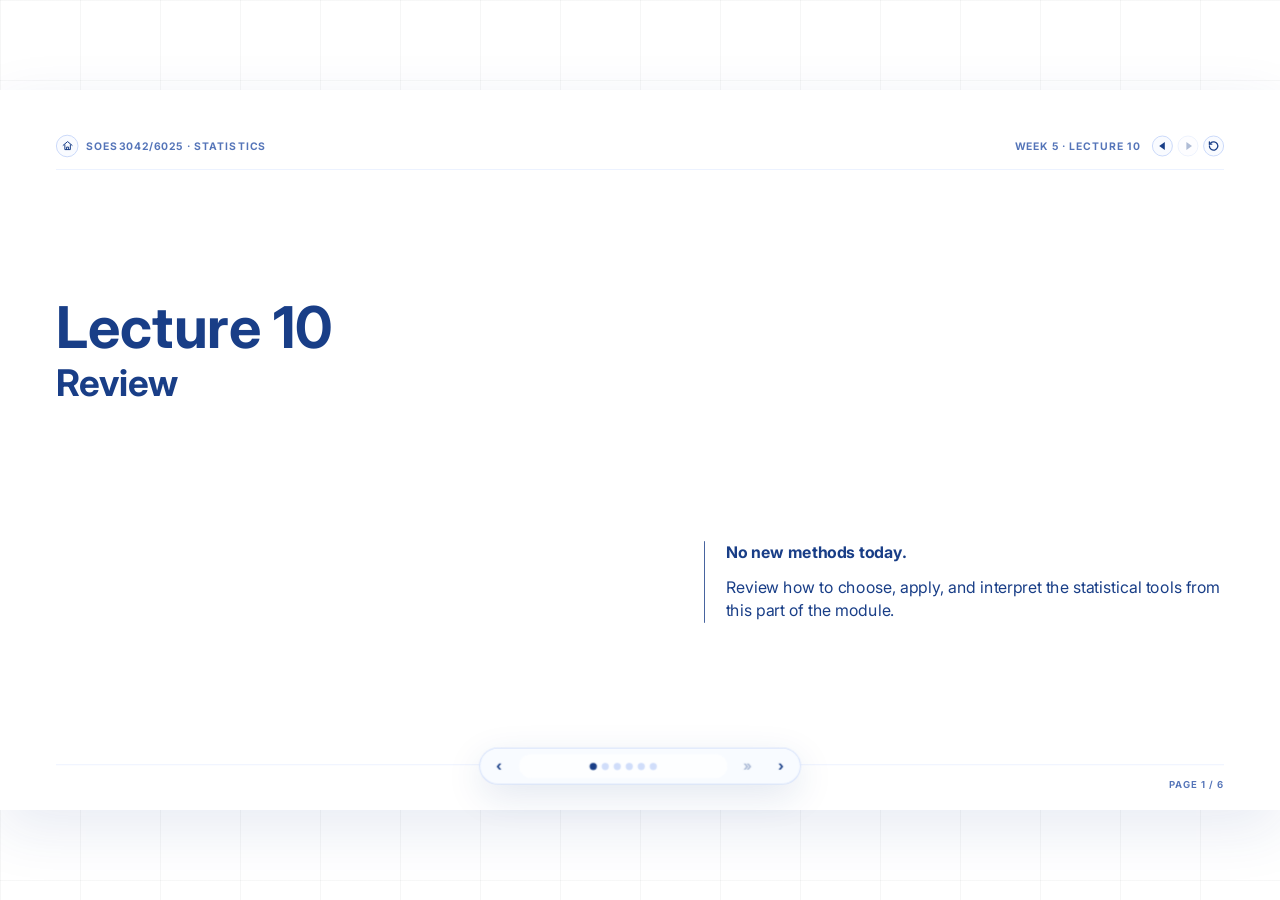
==== commit c0e9bd48: "update links in l10" ====
--- a/lectures/week3-l10.html
+++ b/lectures/week3-l10.html
@@ -62,6 +62,96 @@
         width: var(--review-map-width);
         height: var(--review-map-height);
         transform: translate(var(--review-map-x), var(--review-map-y));
+      }
+
+      .intuition-games {
+        --intuition-games-x: -50px;
+        --intuition-games-y: 50px;
+        --intuition-card-padding: 0px;
+        --intuition-card-width: 720px;
+        align-self: start;
+        position: relative;
+        height: 560px;
+        transform: translate(var(--intuition-games-x), var(--intuition-games-y));
+      }
+
+      .intuition-games-grid {
+        position: relative;
+        height: 100%;
+      }
+
+      .intuition-game-card {
+        position: absolute;
+        top: var(--card-y);
+        left: var(--card-x);
+        z-index: var(--card-z);
+        display: block;
+        width: var(--intuition-card-width);
+        aspect-ratio: 16 / 9;
+        padding: var(--intuition-card-padding);
+        overflow: hidden;
+        border: 2px solid rgba(25, 62, 135, 0.38);
+        border-radius: 8px;
+        background: #ffffff;
+        color: var(--site-blue-dark);
+        text-decoration: none;
+        box-shadow: 0 18px 42px rgba(25, 62, 135, 0.16);
+        transform: rotate(var(--card-rotate));
+        transform-origin: center;
+        transition:
+          border-color 180ms ease,
+          box-shadow 180ms ease,
+          transform 180ms ease,
+          z-index 0ms linear 180ms;
+      }
+
+      .intuition-game-card.standardise {
+        --card-x: 70px;
+        --card-y: 52px;
+        --card-z: 1;
+        --card-rotate: -6deg;
+      }
+
+      .intuition-game-card.correlation {
+        --card-x: 420px;
+        --card-y: 88px;
+        --card-z: 2;
+        --card-rotate: 2deg;
+      }
+
+      .intuition-game-card.preprocessing {
+        --card-x: 770px;
+        --card-y: 48px;
+        --card-z: 3;
+        --card-rotate: 6deg;
+      }
+
+      .intuition-game-card:hover {
+        border-color: #cb0a2a;
+        z-index: 10;
+        box-shadow: 0 26px 70px rgba(25, 62, 135, 0.26);
+        transform: translateY(-22px) scale(1.08) rotate(0deg);
+        transition:
+          border-color 180ms ease,
+          box-shadow 180ms ease,
+          transform 180ms ease,
+          z-index 0ms;
+      }
+
+      .intuition-game-preview {
+        position: relative;
+        width: 100%;
+        height: 100%;
+        overflow: hidden;
+        background: #ffffff;
+      }
+
+      .intuition-game-preview iframe {
+        display: block;
+        width: 100%;
+        height: 100%;
+        border: 0;
+        pointer-events: none;
       }
 
       .review-flow {
@@ -1603,9 +1693,9 @@
                 <div class="review-flow-arrow review-reveal review-step-3"></div>
                 <a class="review-flow-box review-reveal review-step-3 review-link-block" href="week3-l6.html?slide=3&amp;step=5" target="_blank" rel="noopener">Calculate Summary Statistics</a>
                 <div class="review-flow-arrow review-reveal review-step-4"></div>
-                <a class="review-flow-box warning review-reveal review-step-4 review-link-block" href="week3-l6.html?slide=7&amp;step=4" target="_blank" rel="noopener">Do data follow a Normal distribution?</a>
+                <a class="review-flow-box warning review-reveal review-step-4 review-link-block" href="week3-l6.html?slide=8&amp;step=4" target="_blank" rel="noopener">Do data follow a Normal distribution?</a>
                 <div class="review-flow-arrow review-reveal review-step-5"></div>
-                <a class="review-flow-box test review-reveal review-step-5 review-link-block" href="week3-l6.html?slide=9&amp;step=6" target="_blank" rel="noopener">Lilliefors test</a>
+                <a class="review-flow-box test review-reveal review-step-5 review-link-block" href="week3-l6.html?slide=10&amp;step=6" target="_blank" rel="noopener">Lilliefors test</a>
                 <div class="review-flow-arrow review-reveal review-step-6"></div>
                 <p class="review-flow-question review-reveal review-step-6">p-value?</p>
               </div>
@@ -1623,17 +1713,17 @@
                 <p><strong>Central Limit Theorem:</strong><br>Likely Gaussian when average or sum over <span class="hot">&gt;30 independent</span> samples.</p>
               </div>
 
-              <a class="review-clt-charts review-reveal review-step-4 review-link-block" href="week3-l6.html?slide=6&amp;step=5" target="_blank" rel="noopener" aria-label="Open Lecture 6 central limit theorem slide">
+              <a class="review-clt-charts review-reveal review-step-4 review-link-block" href="week3-l6.html?slide=7&amp;step=5" target="_blank" rel="noopener" aria-label="Open Lecture 6 central limit theorem slide">
                 <svg id="reviewCltDaily" viewBox="0 0 245 205" role="img" aria-label="Daily rainfall PDF"></svg>
                 <svg id="reviewCltMonthly" viewBox="0 0 245 205" role="img" aria-label="Monthly rainfall PDF"></svg>
                 <svg id="reviewCltAnnual" viewBox="0 0 245 205" role="img" aria-label="Annual rainfall PDF"></svg>
               </a>
 
-              <a class="review-mini-chart review-ks-chart review-reveal review-step-5 review-link-block" href="week3-l6.html?slide=8&amp;step=4" target="_blank" rel="noopener" aria-label="Open Lecture 6 distance simulation slide">
+              <a class="review-mini-chart review-ks-chart review-reveal review-step-5 review-link-block" href="week3-l6.html?slide=9&amp;step=4" target="_blank" rel="noopener" aria-label="Open Lecture 6 distance simulation slide">
                 <svg id="reviewKsMini" viewBox="0 0 360 185" role="img" aria-label="K-S null distribution"></svg>
               </a>
 
-              <a class="review-test-workflow review-reveal review-step-6 review-link-block" href="week3-l6.html?slide=9&amp;step=5" target="_blank" rel="noopener" aria-label="Open Lecture 6 hypothesis testing workflow slide">
+              <a class="review-test-workflow review-reveal review-step-6 review-link-block" href="week3-l6.html?slide=10&amp;step=5" target="_blank" rel="noopener" aria-label="Open Lecture 6 hypothesis testing workflow slide">
                 <span class="review-test-workflow-step">1. Define<br>H₀ and H₁</span>
                 <span class="review-test-workflow-step">2. Define<br>a distance</span>
                 <span class="review-test-workflow-step">3. Simulate<br>randomness</span>
@@ -1670,9 +1760,9 @@
                 <div class="corr-arrow corr-reveal corr-step-4"></div>
                 <div class="corr-flow-box gaussian corr-reveal corr-step-4">Is data Gaussian?</div>
                 <div class="corr-arrow corr-reveal corr-step-5"></div>
-                <a class="corr-flow-box ks corr-reveal corr-step-5 corr-link-block" href="week3-l6.html?slide=9&amp;step=6" target="_blank" rel="noopener">Lilliefors test</a>
+                <a class="corr-flow-box ks corr-reveal corr-step-5 corr-link-block" href="week3-l6.html?slide=10&amp;step=6" target="_blank" rel="noopener">Lilliefors test</a>
                 <div class="corr-arrow corr-reveal corr-step-5"></div>
-                <a class="corr-flow-box pvalue corr-reveal corr-step-5 corr-link-block" href="week3-l7.html?slide=7&amp;step=5" target="_blank" rel="noopener">use scipy's p value to evaluate significance</a>
+                <a class="corr-flow-box pvalue corr-reveal corr-step-5 corr-link-block" href="week3-l7.html?slide=8&amp;step=5" target="_blank" rel="noopener">use scipy's p value to evaluate significance</a>
               </div>
 
               <span class="corr-branch no-linear corr-reveal corr-step-2">No</span>
@@ -1691,12 +1781,12 @@
                 Use other methods, e.g., quadratic/cubic regression
               </a>
 
-              <a class="corr-pearson-code corr-reveal corr-step-3 corr-link-block" href="week3-l7.html?slide=7&amp;step=1" target="_blank" rel="noopener">
+              <a class="corr-pearson-code corr-reveal corr-step-3 corr-link-block" href="week3-l7.html?slide=8&amp;step=1" target="_blank" rel="noopener">
                 r, p = scipy.stats.pearsonr(x, y)
               </a>
 
-              <a class="corr-flow-box bootstrap corr-bootstrap-button corr-reveal corr-step-6 corr-link-block" href="week3-l7.html?slide=8&amp;step=5" target="_blank" rel="noopener">Bootstrapping</a>
-              <a class="corr-bootstrap-plot corr-reveal corr-step-6 corr-link-block" href="week3-l7.html?slide=8&amp;step=5" target="_blank" rel="noopener" aria-label="Open Lecture 7 bootstrap correlation slide">
+              <a class="corr-flow-box bootstrap corr-bootstrap-button corr-reveal corr-step-6 corr-link-block" href="week3-l7.html?slide=9&amp;step=5" target="_blank" rel="noopener">Bootstrapping</a>
+              <a class="corr-bootstrap-plot corr-reveal corr-step-6 corr-link-block" href="week3-l7.html?slide=9&amp;step=5" target="_blank" rel="noopener" aria-label="Open Lecture 7 bootstrap correlation slide">
                 <svg id="corrReviewBootstrap" viewBox="0 0 300 220" role="img" aria-label="Bootstrap PDF of correlation"></svg>
               </a>
 
@@ -1870,7 +1960,7 @@
                 U, D, V' = np.linalg.svd(A)
               </a>
               <div class="pca-review-notes pca-step-analysis">
-                <a class="pca-review-note-link reg-link-block" href="week3-l9.html?slide=6&amp;step=0" target="_blank" rel="noopener">
+                <a class="pca-review-note-link reg-link-block" href="week3-l9.html?slide=6&amp;step=1" target="_blank" rel="noopener">
                   <p>(1) Individual columns of <strong>V</strong> are <strong>orthogonal</strong>.</p>
                 </a>
                 <a class="pca-review-note-link reg-link-block" href="week3-l9.html?slide=7&amp;step=0" target="_blank" rel="noopener">
@@ -1893,6 +1983,32 @@
               <div class="pca-review-lecture-label">Lecture/Practical 9</div>
               <span class="step-marker fragment" aria-hidden="true"></span>
               <span class="step-marker fragment" aria-hidden="true"></span>
+            </div>
+          </div>
+        </section>
+
+        <section class="slide">
+          <header class="slide-kicker"></header>
+          <div class="slide-body content-layout">
+            <h2 class="slide-title">Games for Your Statistical and Data Intuition</h2>
+            <div class="slide-content intuition-games">
+              <div class="intuition-games-grid">
+                <a class="intuition-game-card standardise" href="week3-l6.html?slide=6" target="_blank" rel="noopener" aria-label="Open Standardisation check">
+                  <div class="intuition-game-preview" aria-hidden="true">
+                    <iframe src="week3-l6.html?slide=6&amp;preview=1" tabindex="-1"></iframe>
+                  </div>
+                </a>
+                <a class="intuition-game-card correlation" href="week3-l7.html?slide=6" target="_blank" rel="noopener" aria-label="Open Guess the correlation">
+                  <div class="intuition-game-preview" aria-hidden="true">
+                    <iframe src="week3-l7.html?slide=6&amp;preview=1" tabindex="-1"></iframe>
+                  </div>
+                </a>
+                <a class="intuition-game-card preprocessing" href="week3-l9.html?slide=12" target="_blank" rel="noopener" aria-label="Open Preprocessing match">
+                  <div class="intuition-game-preview" aria-hidden="true">
+                    <iframe src="week3-l9.html?slide=12&amp;preview=1" tabindex="-1"></iframe>
+                  </div>
+                </a>
+              </div>
             </div>
           </div>
         </section>
